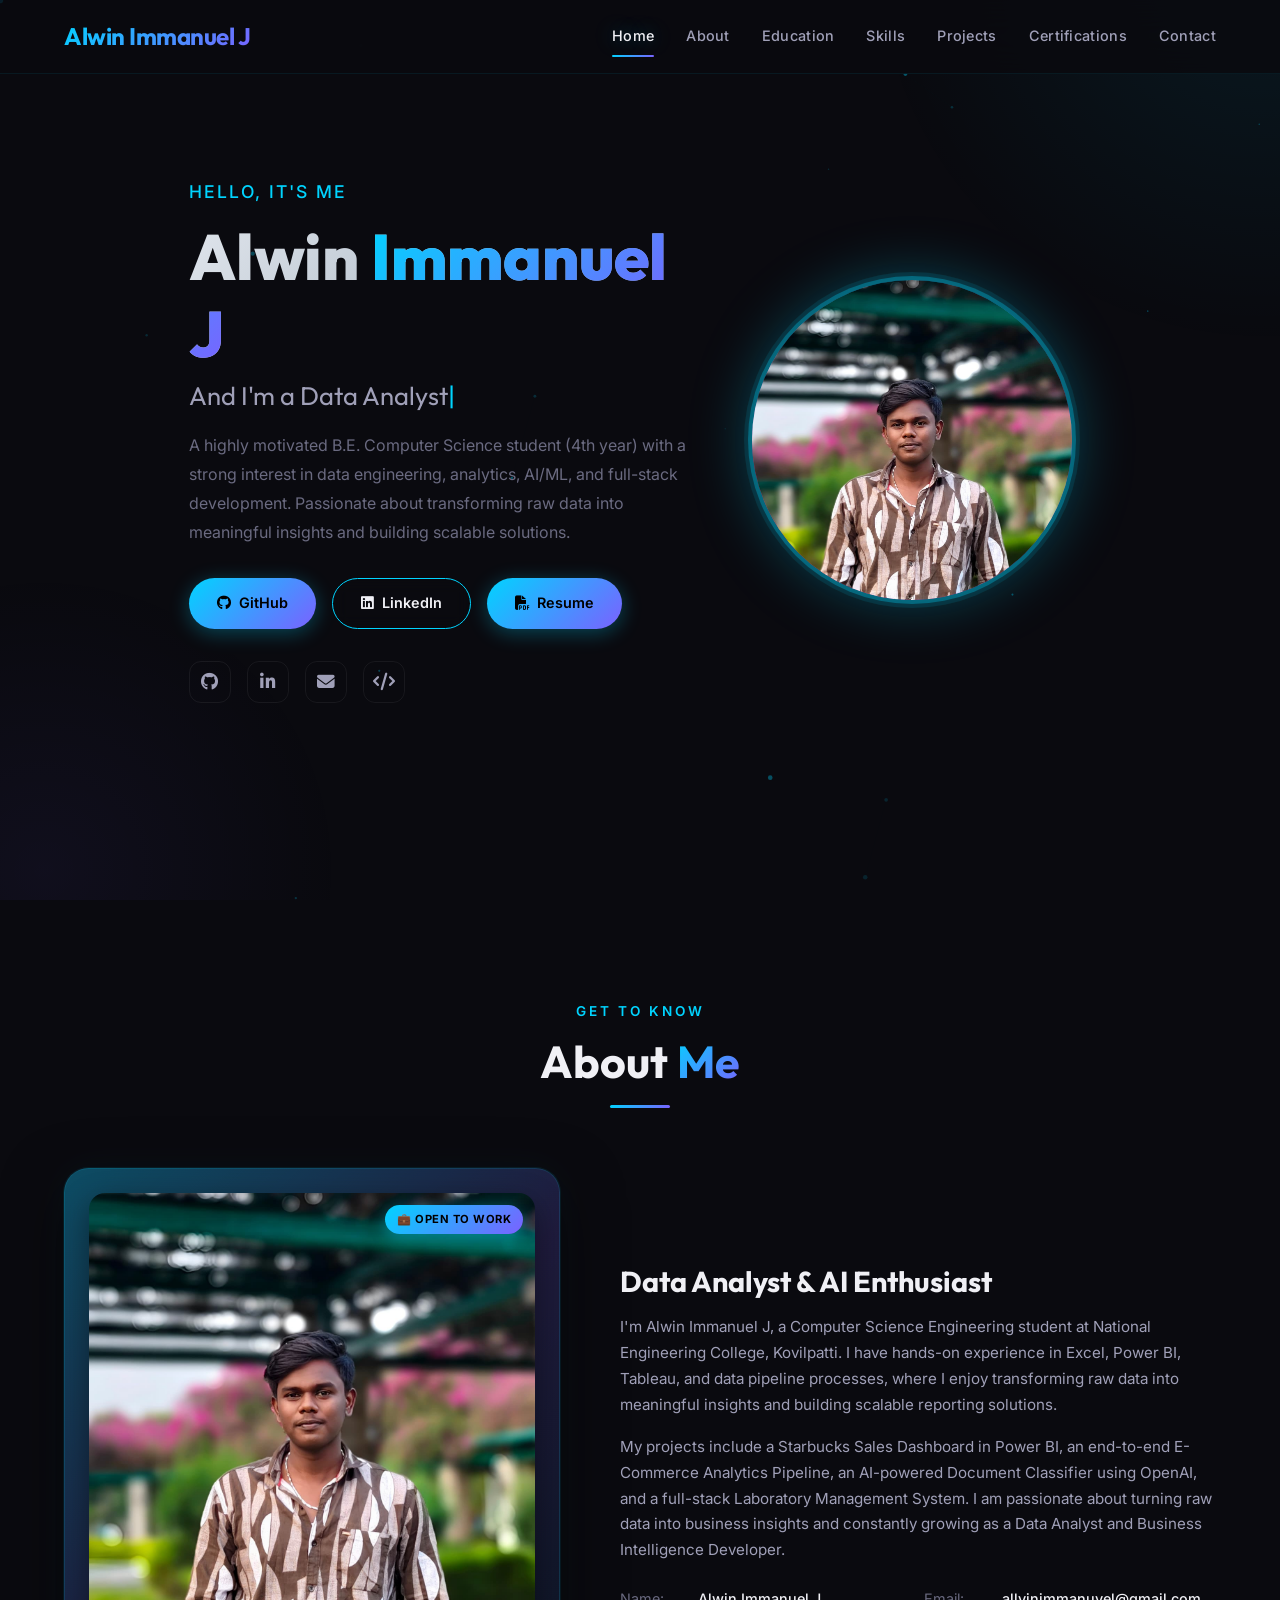
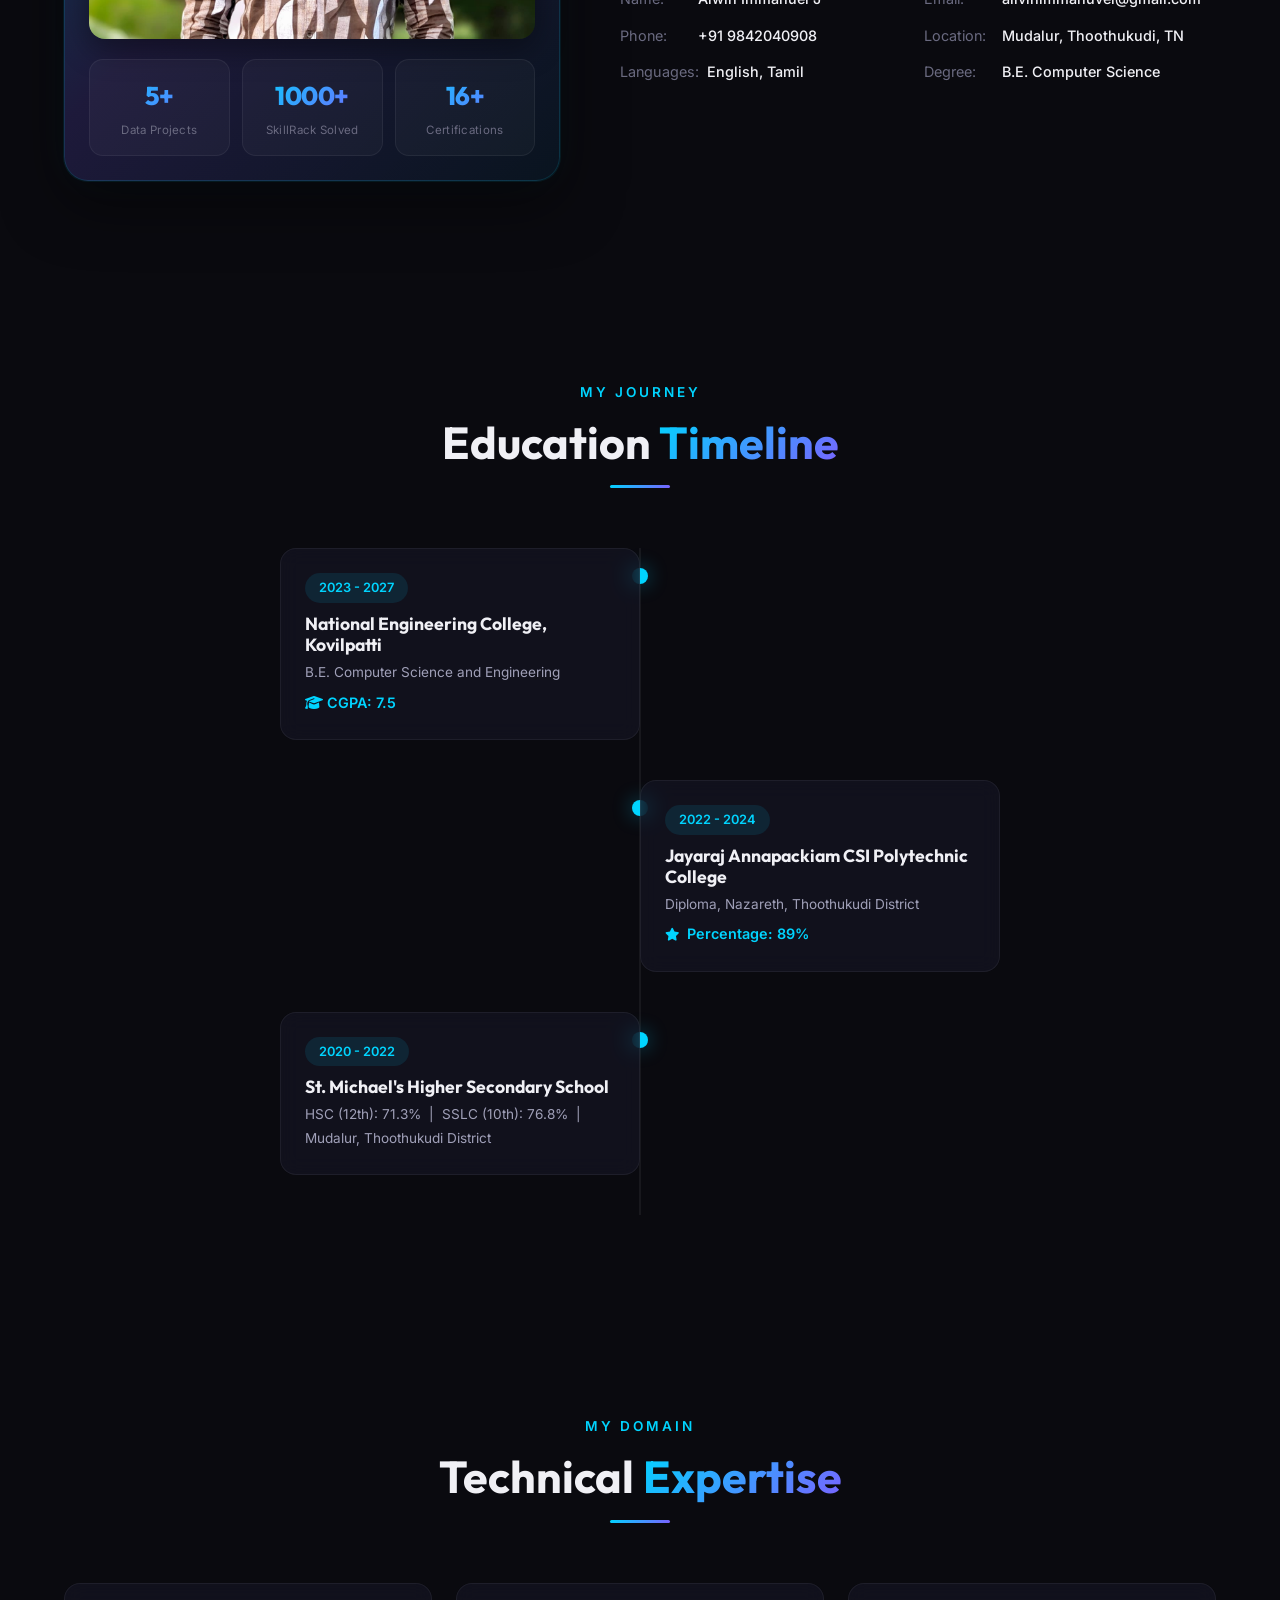
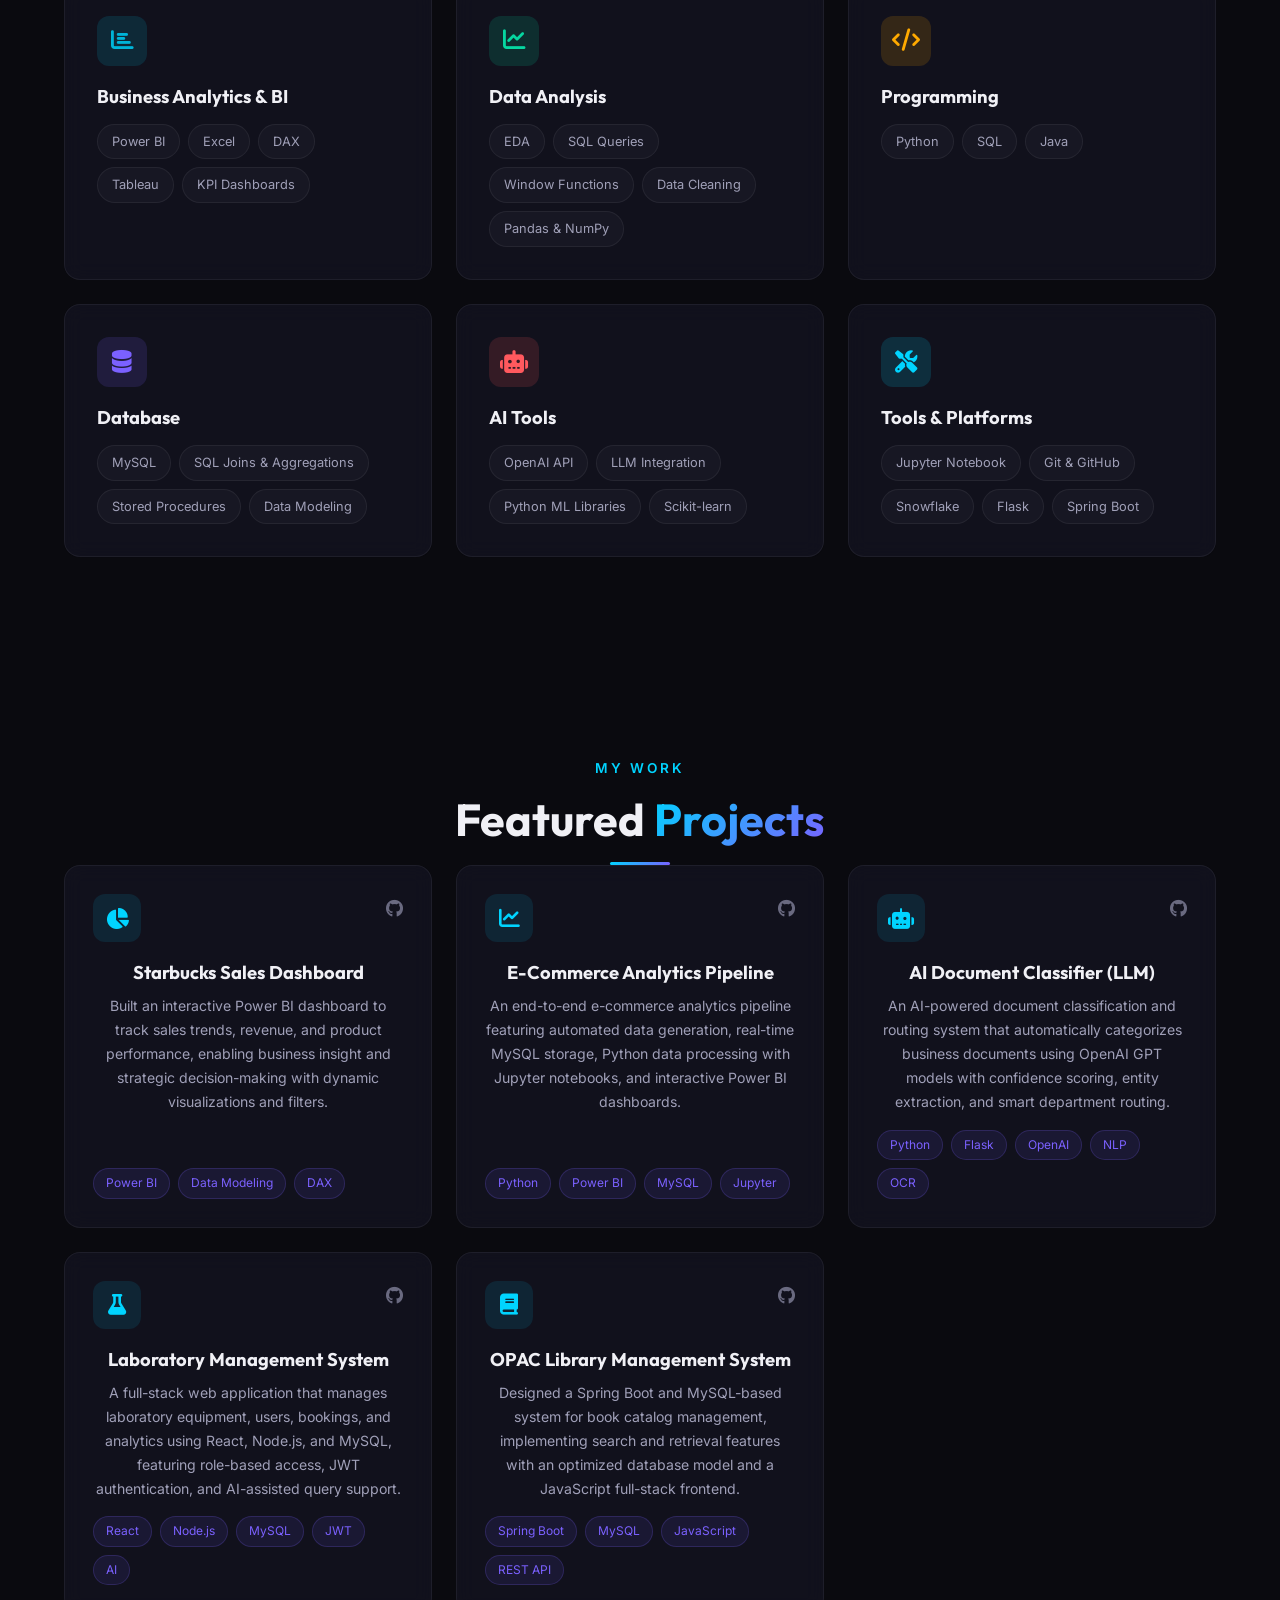
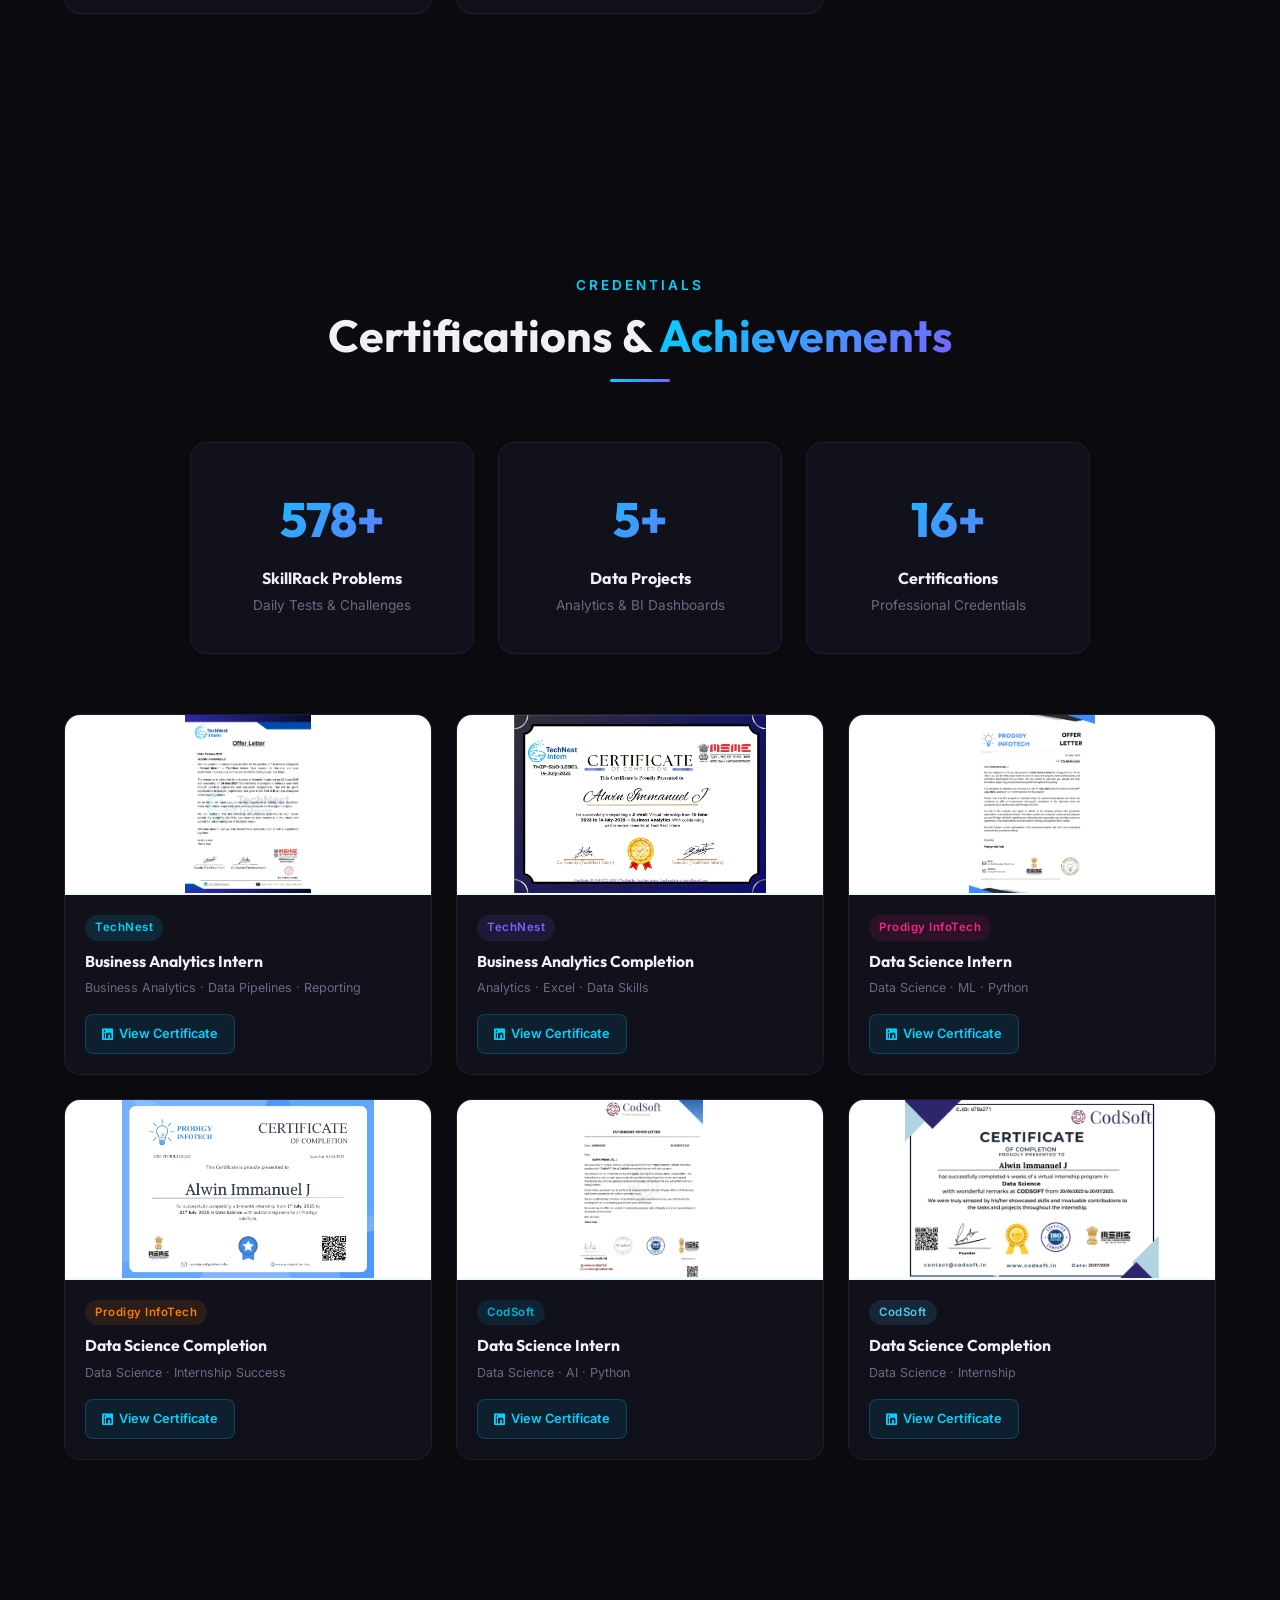
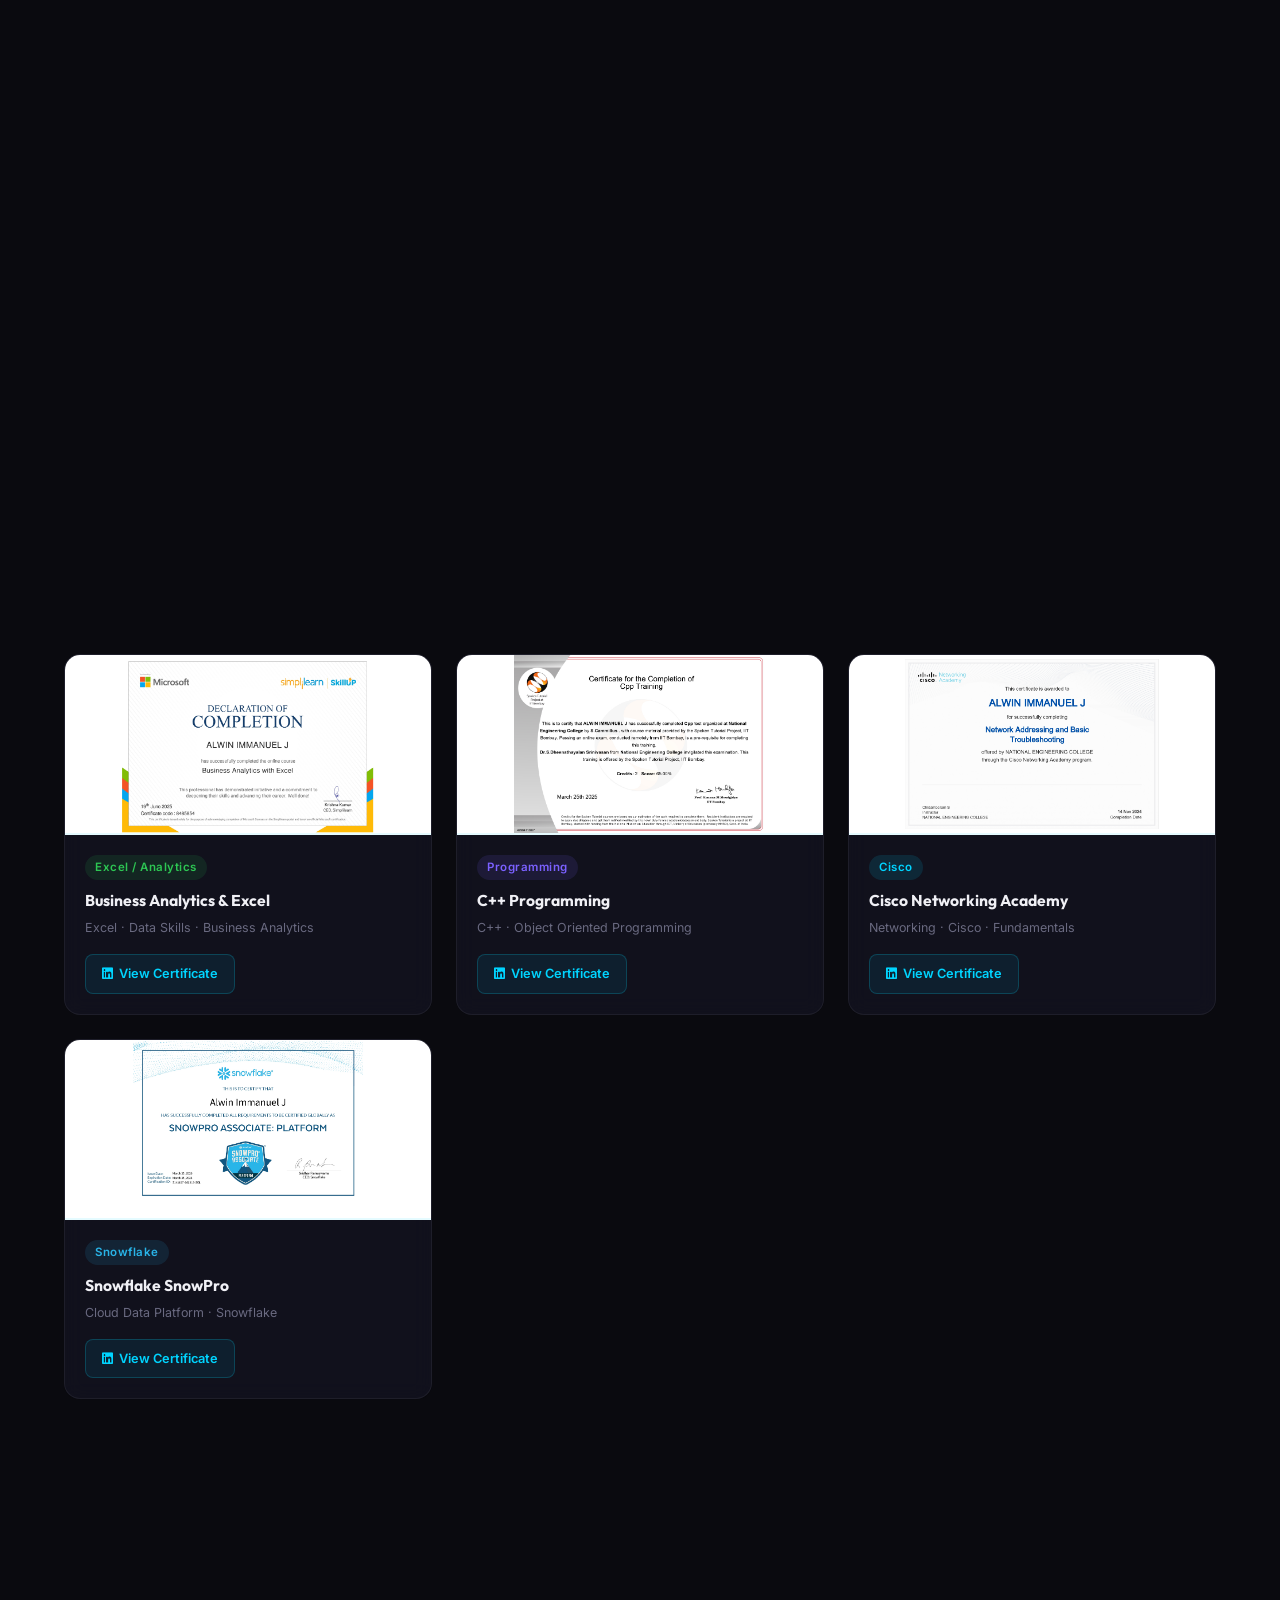
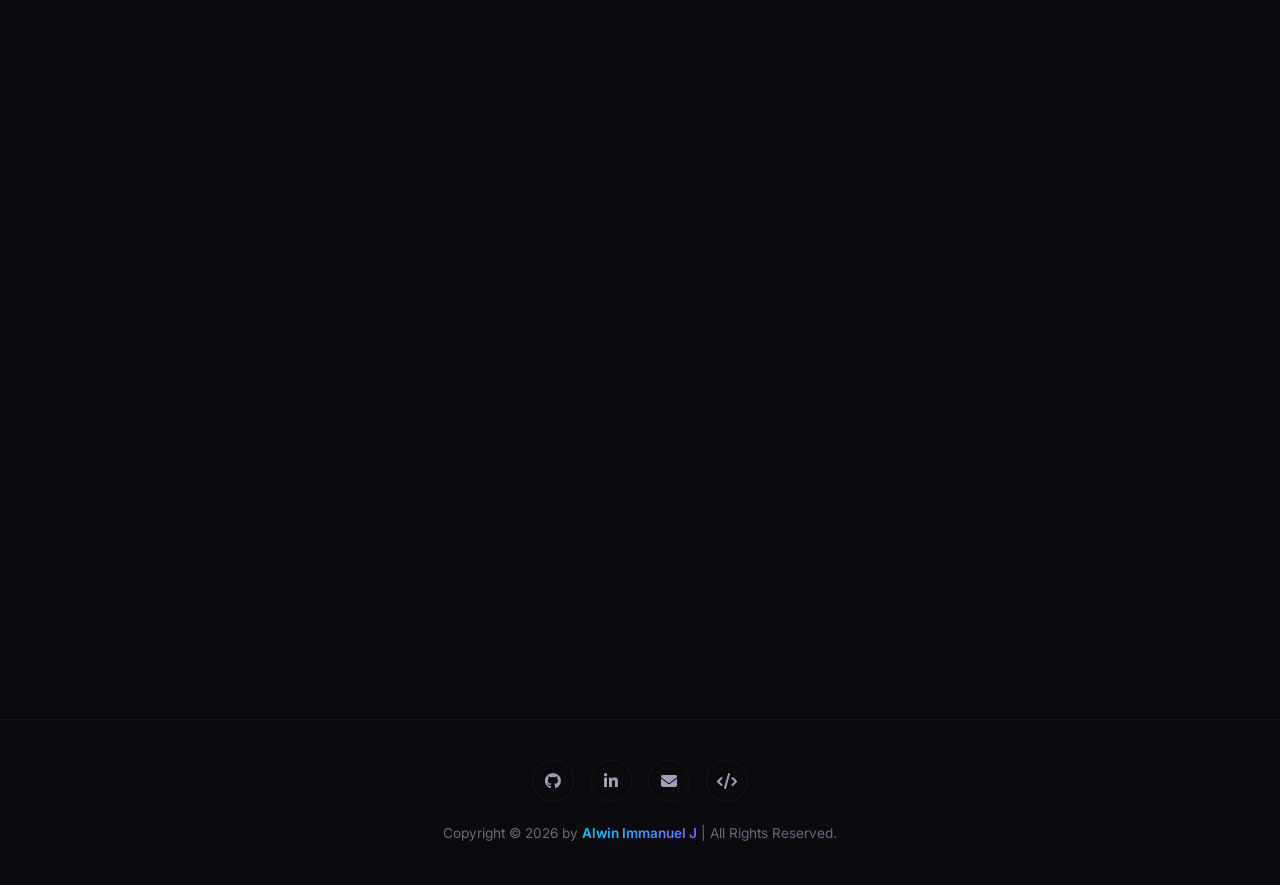
==== index.html @ f1c9d48a "Update school SSLC 76.8% and HSC 71.3%" ====
<!DOCTYPE html>
<html lang="en">

<head>
  <meta charset="UTF-8">
  <meta name="viewport" content="width=device-width, initial-scale=1.0">
  <meta name="description"
    content="Portfolio of Alwin Immanuel J - Computer Science Engineering Student, Data Analyst & AI Enthusiast">
  <title>Alwin Immanuel J | Portfolio</title>
  <link rel="stylesheet" href="style.css">
  <link rel="stylesheet" href="https://cdnjs.cloudflare.com/ajax/libs/font-awesome/6.5.1/css/all.min.css">
</head>

<body>
  <canvas id="particles-canvas"></canvas>

  <!-- NAVBAR -->
  <nav class="navbar" id="navbar">
    <div class="container">
      <a href="#home" class="nav-logo">Alwin Immanuel J</a>
      <div class="nav-links" id="nav-links">
        <a href="#home" class="active">Home</a>
        <a href="#about">About</a>
        <a href="#education">Education</a>
        <a href="#skills">Skills</a>
        <a href="#projects">Projects</a>
        <a href="#certifications">Certifications</a>
        <a href="#contact">Contact</a>
      </div>
      <div class="hamburger" id="hamburger"><span></span><span></span><span></span></div>
    </div>
  </nav>

  <!-- HERO -->
  <section class="hero" id="home">
    <div class="container">
      <div class="hero-content">
        <p class="hero-greeting">Hello, It's Me</p>
        <h1 class="hero-name">Alwin <span>Immanuel J</span></h1>
        <h2 class="hero-title">And I'm a <span id="typed-text">Data Analyst</span><span class="typed-cursor">|</span>
        </h2>
        <p class="hero-desc">A highly motivated B.E. Computer Science student (4th year) with a strong interest in data
          engineering, analytics, AI/ML, and full-stack development. Passionate about transforming raw data into
          meaningful insights and building scalable solutions.</p>
        <div class="hero-buttons">
          <a href="https://github.com/Allwinimmanuel" target="_blank" class="btn btn-primary"><i
              class="fab fa-github"></i> GitHub</a>
          <a href="https://www.linkedin.com/in/allvin-immanuvel-0a8517360/" target="_blank" class="btn btn-outline"><i
              class="fab fa-linkedin"></i> LinkedIn</a>
          <a href="resume.html" target="_blank" class="btn btn-primary"
            style="background: linear-gradient(135deg, #00d4ff, #7b61ff); color: #000; box-shadow: 0 4px 20px rgba(0, 212, 255, 0.3);"><i
              class="fas fa-file-pdf"></i> Resume</a>
        </div>
        <div class="hero-socials">
          <a href="https://github.com/Allwinimmanuel" target="_blank" title="GitHub"><i class="fab fa-github"></i></a>
          <a href="https://www.linkedin.com/in/allvin-immanuvel-0a8517360/" target="_blank" title="LinkedIn"><i
              class="fab fa-linkedin-in"></i></a>
          <a href="#contact" title="Email"><i class="fas fa-envelope"></i></a>
          <a href="https://skillrack.com/faces/ui/profile.xhtml" target="_blank" title="SkillRack"><i
              class="fas fa-code"></i></a>
        </div>
      </div>
      <div class="hero-image">
        <div class="hero-image-wrapper">
          <img src="assets/profile.jpg" alt="Alwin Immanuel J"
            onerror="this.src='https://ui-avatars.com/api/?name=Alwin+Immanuel&size=320&background=0a0a0f&color=00d4ff&bold=true&font-size=0.4'">
        </div>
      </div>
    </div>
  </section>

  <!-- ABOUT -->
  <section id="about">
    <div class="container">
      <div class="section-header reveal">
        <p class="section-subtitle">Get To Know</p>
        <h2 class="section-title">About <span>Me</span></h2>
        <div class="section-line"></div>
      </div>
      <div class="about-grid">
        <div class="about-image-card reveal-left">
          <span class="img-badge">&#x1F4BC; Open to Work</span>
          <img src="assets/profile.jpg" alt="Alwin Immanuel J"
            onerror="this.src='https://ui-avatars.com/api/?name=AJ&size=400&background=12121a&color=00d4ff&bold=true'">
          <div class="about-stats">
            <div class="stat-item">
              <div class="stat-number">5+</div>
              <div class="stat-label">Data Projects</div>
            </div>
            <div class="stat-item">
              <div class="stat-number">1000+</div>
              <div class="stat-label">SkillRack Solved</div>
            </div>
            <div class="stat-item">
              <div class="stat-number">16+</div>
              <div class="stat-label">Certifications</div>
            </div>
          </div>
        </div>
        <div class="about-text reveal-right">
          <h3>Data Analyst & AI Enthusiast</h3>
          <p>I'm Alwin Immanuel J, a Computer Science Engineering student at National Engineering College, Kovilpatti. I
            have hands-on experience in Excel, Power BI, Tableau, and data pipeline processes, where I enjoy
            transforming raw data into meaningful insights and building scalable reporting solutions.</p>
          <p>My projects include a Starbucks Sales Dashboard in Power BI, an end-to-end E-Commerce Analytics Pipeline,
            an AI-powered Document Classifier using OpenAI, and a full-stack Laboratory Management System. I am
            passionate about turning raw data into business insights and constantly growing as a Data Analyst and
            Business Intelligence Developer.</p>
          <div class="about-info">
            <div class="about-info-item"><span class="label">Name:</span><span class="value">Alwin Immanuel J</span>
            </div>
            <div class="about-info-item"><span class="label">Email:</span><span
                class="value"><a href="mailto:allvinimmanuvel@gmail.com" style="color:var(--text-color); text-decoration:none; transition: color 0.3s ease;" onmouseover="this.style.color='var(--accent)'" onmouseout="this.style.color='var(--text-color)'">allvinimmanuvel@gmail.com</a></span></div>
            <div class="about-info-item"><span class="label">Phone:</span><span class="value"><a href="tel:+919842040908" style="color:var(--text-color); text-decoration:none; transition: color 0.3s ease;" onmouseover="this.style.color='var(--accent)'" onmouseout="this.style.color='var(--text-color)'">+91 9842040908</a></span>
            </div>
            <div class="about-info-item"><span class="label">Location:</span><span class="value"><a href="https://maps.google.com/?q=Mudalur,+Thoothukudi,+TN" target="_blank" style="color:var(--text-color); text-decoration:none; transition: color 0.3s ease;" onmouseover="this.style.color='var(--accent)'" onmouseout="this.style.color='var(--text-color)'">Mudalur, Thoothukudi, TN</a></span></div>
            <div class="about-info-item"><span class="label">Languages:</span><span class="value">English, Tamil</span>
            </div>
            <div class="about-info-item"><span class="label">Degree:</span><span class="value">B.E. Computer
                Science</span></div>
          </div>
        </div>
      </div>
    </div>
  </section>

  <!-- EDUCATION -->
  <section id="education">
    <div class="container">
      <div class="section-header reveal">
        <p class="section-subtitle">My Journey</p>
        <h2 class="section-title">Education <span>Timeline</span></h2>
        <div class="section-line"></div>
      </div>
      <div class="timeline">
        <div class="timeline-item reveal">
          <div class="timeline-dot"></div>
          <div class="timeline-content">
            <span class="timeline-year">2023 - 2027</span>
            <h4>National Engineering College, Kovilpatti</h4>
            <p>B.E. Computer Science and Engineering</p>
            <p class="cgpa"><i class="fas fa-graduation-cap"></i> CGPA: 7.5</p>
          </div>
        </div>
        <div class="timeline-item reveal">
          <div class="timeline-dot"></div>
          <div class="timeline-content">
            <span class="timeline-year">2022 - 2024</span>
            <h4>Jayaraj Annapackiam CSI Polytechnic College</h4>
            <p>Diploma, Nazareth, Thoothukudi District</p>
            <p class="cgpa"><i class="fas fa-star" style="font-size:0.8rem; color:var(--accent); margin-right:4px;"></i> Percentage: 89%</p>
          </div>
        </div>
        <div class="timeline-item reveal">
          <div class="timeline-dot"></div>
          <div class="timeline-content">
            <span class="timeline-year">2020 - 2022</span>
            <h4>St. Michael's Higher Secondary School</h4>
            <p>HSC (12th): 71.3% &nbsp;|&nbsp; SSLC (10th): 76.8% &nbsp;|&nbsp; Mudalur, Thoothukudi District</p>
          </div>
        </div>
      </div>
    </div>
  </section>

  <!-- SKILLS -->
  <section id="skills">
    <div class="container">
      <div class="section-header reveal">
        <p class="section-subtitle">My Domain</p>
        <h2 class="section-title">Technical <span>Expertise</span></h2>
        <div class="section-line"></div>
      </div>
      <div class="skills-grid">

        <!-- Business Analytics & BI -->
        <div class="skill-card reveal">
          <div class="skill-card-icon" style="background:rgba(0,180,216,0.15);color:#00b4d8"><i class="fas fa-chart-bar"></i></div>
          <h4>Business Analytics &amp; BI</h4>
          <div class="skill-tags">
            <span class="skill-tag">Power BI</span>
            <span class="skill-tag">Excel</span>
            <span class="skill-tag">DAX</span>
            <span class="skill-tag">Tableau</span>
            <span class="skill-tag">KPI Dashboards</span>
          </div>
        </div>

        <!-- Data Analysis -->
        <div class="skill-card reveal">
          <div class="skill-card-icon" style="background:rgba(6,214,160,0.15);color:#06d6a0"><i class="fas fa-chart-line"></i></div>
          <h4>Data Analysis</h4>
          <div class="skill-tags">
            <span class="skill-tag">EDA</span>
            <span class="skill-tag">SQL Queries</span>
            <span class="skill-tag">Window Functions</span>
            <span class="skill-tag">Data Cleaning</span>
            <span class="skill-tag">Pandas &amp; NumPy</span>
          </div>
        </div>

        <!-- Programming Languages -->
        <div class="skill-card reveal">
          <div class="skill-card-icon" style="background:rgba(255,166,0,0.15);color:#ffaa00"><i class="fas fa-code"></i></div>
          <h4>Programming</h4>
          <div class="skill-tags">
            <span class="skill-tag">Python</span>
            <span class="skill-tag">SQL</span>
            <span class="skill-tag">Java</span>
          </div>
        </div>

        <!-- Database -->
        <div class="skill-card reveal">
          <div class="skill-card-icon" style="background:rgba(123,97,255,0.15);color:#7b61ff"><i class="fas fa-database"></i></div>
          <h4>Database</h4>
          <div class="skill-tags">
            <span class="skill-tag">MySQL</span>
            <span class="skill-tag">SQL Joins &amp; Aggregations</span>
            <span class="skill-tag">Stored Procedures</span>
            <span class="skill-tag">Data Modeling</span>
          </div>
        </div>

        <!-- AI Tools Used in Projects -->
        <div class="skill-card reveal">
          <div class="skill-card-icon" style="background:rgba(255,89,94,0.15);color:#ff595e"><i class="fas fa-robot"></i></div>
          <h4>AI Tools</h4>
          <div class="skill-tags">
            <span class="skill-tag">OpenAI API</span>
            <span class="skill-tag">LLM Integration</span>
            <span class="skill-tag">Python ML Libraries</span>
            <span class="skill-tag">Scikit-learn</span>
          </div>
        </div>

        <!-- Tools & Platforms -->
        <div class="skill-card reveal">
          <div class="skill-card-icon" style="background:rgba(0,212,255,0.15);color:#00d4ff"><i class="fas fa-tools"></i></div>
          <h4>Tools &amp; Platforms</h4>
          <div class="skill-tags">
            <span class="skill-tag">Jupyter Notebook</span>
            <span class="skill-tag">Git &amp; GitHub</span>
            <span class="skill-tag">Snowflake</span>
            <span class="skill-tag">Flask</span>
            <span class="skill-tag">Spring Boot</span>
          </div>
        </div>

      </div>
    </div>
  </section>

  <!-- PROJECTS -->
  <section id="projects">
    <div class="container">
      <div class="section-header reveal">
        <p class="section-subtitle">My Work</p>
        <h2 class="section-title">Featured <span>Projects</span></h2>
        <div class="section-line"></div>
      <div class="projects-grid">
        <!-- 1 -->
        <div class="project-card reveal">
          <div class="project-header">
            <div class="project-icon"><i class="fas fa-chart-pie"></i></div>
            <div class="project-links"><a href="https://github.com/Allwinimmanuel/Starbucks_dashboard" target="_blank"><i class="fab fa-github"></i></a></div>
          </div>
          <div class="project-body">
            <h4>Starbucks Sales Dashboard</h4>
            <p>Built an interactive Power BI dashboard to track sales trends, revenue, and product performance, enabling business insight and strategic decision-making with dynamic visualizations and filters.</p>
            <div class="project-tech"><span>Power BI</span><span>Data Modeling</span><span>DAX</span></div>
          </div>
        </div>
        <!-- 2 -->
        <div class="project-card reveal">
          <div class="project-header">
            <div class="project-icon"><i class="fas fa-chart-line"></i></div>
            <div class="project-links"><a href="https://github.com/Allwinimmanuel/MCP-PROJECT" target="_blank"><i class="fab fa-github"></i></a></div>
          </div>
          <div class="project-body">
            <h4>E-Commerce Analytics Pipeline</h4>
            <p>An end-to-end e-commerce analytics pipeline featuring automated data generation, real-time MySQL storage, Python data processing with Jupyter notebooks, and interactive Power BI dashboards.</p>
            <div class="project-tech"><span>Python</span><span>Power BI</span><span>MySQL</span><span>Jupyter</span></div>
          </div>
        </div>
        <!-- 3 -->
        <div class="project-card reveal">
          <div class="project-header">
            <div class="project-icon"><i class="fas fa-robot"></i></div>
            <div class="project-links"><a href="https://github.com/Allwinimmanuel/Document-classifier-llm" target="_blank"><i class="fab fa-github"></i></a></div>
          </div>
          <div class="project-body">
            <h4>AI Document Classifier (LLM)</h4>
            <p>An AI-powered document classification and routing system that automatically categorizes business documents using OpenAI GPT models with confidence scoring, entity extraction, and smart department routing.</p>
            <div class="project-tech"><span>Python</span><span>Flask</span><span>OpenAI</span><span>NLP</span><span>OCR</span></div>
          </div>
        </div>
        <!-- 4 -->
        <div class="project-card reveal">
          <div class="project-header">
            <div class="project-icon"><i class="fas fa-flask"></i></div>
            <div class="project-links"><a href="https://github.com/Allwinimmanuel/LabMS---Laboratory-Management-System" target="_blank"><i class="fab fa-github"></i></a></div>
          </div>
          <div class="project-body">
            <h4>Laboratory Management System</h4>
            <p>A full-stack web application that manages laboratory equipment, users, bookings, and analytics using React, Node.js, and MySQL, featuring role-based access, JWT authentication, and AI-assisted query support.</p>
            <div class="project-tech"><span>React</span><span>Node.js</span><span>MySQL</span><span>JWT</span><span>AI</span></div>
          </div>
        </div>
        <!-- 5 -->
        <div class="project-card reveal">
          <div class="project-header">
            <div class="project-icon"><i class="fas fa-book"></i></div>
            <div class="project-links"><a href="https://github.com/Allwinimmanuel/library-management-system" target="_blank"><i class="fab fa-github"></i></a></div>
          </div>
          <div class="project-body">
            <h4>OPAC Library Management System</h4>
            <p>Designed a Spring Boot and MySQL-based system for book catalog management, implementing search and retrieval features with an optimized database model and a JavaScript full-stack frontend.</p>
            <div class="project-tech"><span>Spring Boot</span><span>MySQL</span><span>JavaScript</span><span>REST API</span></div>
          </div>
        </div>
      </div>
</div>
      </div>
    </div>
  </section>

  <!-- CERTIFICATIONS -->
  <section id="certifications">
    <div class="container">
      <div class="section-header reveal">
        <p class="section-subtitle">Credentials</p>
        <h2 class="section-title">Certifications & <span>Achievements</span></h2>
        <div class="section-line"></div>
      </div>

      <div class="achievements-grid reveal" style="margin-bottom:60px">
        <div class="achievement-card">
          <div class="achievement-number" data-target="1000" data-suffix="+">0</div>
          <h4>SkillRack Problems</h4>
          <p>Daily Tests &amp; Challenges</p>
        </div>
        <div class="achievement-card">
          <div class="achievement-number" data-target="5" data-suffix="+">0</div>
          <h4>Data Projects</h4>
          <p>Analytics &amp; BI Dashboards</p>
        </div>
        <div class="achievement-card">
          <div class="achievement-number" data-target="16" data-suffix="+">0</div>
          <h4>Certifications</h4>
          <p>Professional Credentials</p>
        </div>
      </div>

      <div class="certs-grid">

        <!-- 1 -->
        <div class="cert-img-card reveal">
          <div class="cert-image-preview">
            <img src="Technest offer letter_page-0001.jpg" alt="TechNest Offer Letter">
          </div>
          <div class="cert-img-body">
            <span class="cert-issuer-badge" style="background:rgba(0,212,255,0.12);color:#00d4ff">TechNest</span>
            <h4>Business Analytics Intern</h4>
            <p>Business Analytics · Data Pipelines · Reporting</p>
            <a href="https://www.linkedin.com/posts/allvin-immanuvel-0a8517360_internship-businessanalytics-technestintern-activity-7340733637803294720-1rDW"
              target="_blank" class="cert-view-btn"><i class="fab fa-linkedin"></i> View Certificate</a>
          </div>
        </div>

        <!-- 2 -->
        <div class="cert-img-card reveal">
          <div class="cert-image-preview">
            <img src="Technest_page-0001.jpg" alt="TechNest Completion Certificate">
          </div>
          <div class="cert-img-body">
            <span class="cert-issuer-badge" style="background:rgba(123,97,255,0.12);color:#7b61ff">TechNest</span>
            <h4>Business Analytics Completion</h4>
            <p>Analytics · Excel · Data Skills</p>
            <a href="https://www.linkedin.com/posts/allvin-immanuvel-0a8517360_businessanalytics-internship-technestintern-activity-7342982238218706944-RcN6"
              target="_blank" class="cert-view-btn"><i class="fab fa-linkedin"></i> View Certificate</a>
          </div>
        </div>

        <!-- 3 -->
        <div class="cert-img-card reveal">
          <div class="cert-image-preview">
            <img src="prodigy Offer Letter _page-0001.jpg" alt="Prodigy Offer Letter">
          </div>
          <div class="cert-img-body">
            <span class="cert-issuer-badge" style="background:rgba(247,37,133,0.12);color:#f72585">Prodigy
              InfoTech</span>
            <h4>Data Science Intern</h4>
            <p>Data Science · ML · Python</p>
            <a href="https://www.linkedin.com/posts/allvin-immanuvel-0a8517360_datascience-internshipopportunity-prodigyinfotech-activity-7349738834462404608-p9E9"
              target="_blank" class="cert-view-btn"><i class="fab fa-linkedin"></i> View Certificate</a>
          </div>
        </div>

        <!-- 4 -->
        <div class="cert-img-card reveal">
          <div class="cert-image-preview">
            <img src="Prodigy_page-0001.jpg" alt="Prodigy Completion Certificate">
          </div>
          <div class="cert-img-body">
            <span class="cert-issuer-badge" style="background:rgba(247,127,0,0.12);color:#f77f00">Prodigy
              InfoTech</span>
            <h4>Data Science Completion</h4>
            <p>Data Science · Internship Success</p>
            <a href="https://www.linkedin.com/posts/allvin-immanuvel-0a8517360_datascience-internshipsuccess-prodigyinfotech-activity-7356995798573752320-qsV3"
              target="_blank" class="cert-view-btn"><i class="fab fa-linkedin"></i> View Certificate</a>
          </div>
        </div>

        <!-- 5 -->
        <div class="cert-img-card reveal">
          <div class="cert-image-preview">
            <img src="codsoft offer letter_page-0001.jpg" alt="CodSoft Offer Letter">
          </div>
          <div class="cert-img-body">
            <span class="cert-issuer-badge" style="background:rgba(0,180,216,0.12);color:#00b4d8">CodSoft</span>
            <h4>Data Science Intern</h4>
            <p>Data Science · AI · Python</p>
            <a href="https://www.linkedin.com/posts/allvin-immanuvel-0a8517360_internship-datascience-codsoft-activity-7350451590689906689-5YLb"
              target="_blank" class="cert-view-btn"><i class="fab fa-linkedin"></i> View Certificate</a>
          </div>
        </div>

        <!-- 6 -->
        <div class="cert-img-card reveal">
          <div class="cert-image-preview">
            <img src="Codsoft_page-0001.jpg" alt="CodSoft Completion Certificate">
          </div>
          <div class="cert-img-body">
            <span class="cert-issuer-badge" style="background:rgba(76,201,240,0.12);color:#4cc9f0">CodSoft</span>
            <h4>Data Science Completion</h4>
            <p>Data Science · Internship</p>
            <a href="https://www.linkedin.com/posts/allvin-immanuvel-0a8517360_codsoft-datascience-internship-activity-7354019332126875649-hIez"
              target="_blank" class="cert-view-btn"><i class="fab fa-linkedin"></i> View Certificate</a>
          </div>
        </div>



        <!-- 9 -->
        <div class="cert-img-card reveal">
          <div class="cert-image-preview">
            <img src="Data Analytics with Python_page-0001.jpg" alt="NPTEL Data Analytics with Python Certificate">
          </div>
          <div class="cert-img-body">
            <span class="cert-issuer-badge" style="background:rgba(255,214,10,0.12);color:#e85d04">IIT &bull; NPTEL</span>
            <h4>Data Analytics with Python</h4>
            <p>Python · Data Analytics · IIT</p>
            <a href="https://www.linkedin.com/posts/allvin-immanuvel-0a8517360_nptel-dataanalytics-python-activity-7343631852861046784-_sFZ"
              target="_blank" class="cert-view-btn"><i class="fab fa-linkedin"></i> View Certificate</a>
          </div>
        </div>

        <!-- 10 -->
        <div class="cert-img-card reveal">
          <div class="cert-image-preview">
            <img src="Technical English for Engineers_page-0001.jpg" alt="NPTEL Technical English Certificate">
          </div>
          <div class="cert-img-body">
            <span class="cert-issuer-badge" style="background:rgba(255,214,10,0.12);color:#e85d04">IIT Madras</span>
            <h4>NPTEL: Technical English</h4>
            <p>Technical English · Communication</p>
            <a href="https://www.linkedin.com/posts/allvin-immanuvel-0a8517360_nptel-iitmadras-technicalenglish-activity-7460709507921330176-WmK_"
              target="_blank" class="cert-view-btn"><i class="fab fa-linkedin"></i> View Certificate</a>
          </div>
        </div>

        <!-- 11 -->
        <div class="cert-img-card reveal">
          <div class="cert-image-preview">
            <img src="Privacy and Security in Online Social Media_page-0001.jpg" alt="NPTEL Cybersecurity Certificate">
          </div>
          <div class="cert-img-body">
            <span class="cert-issuer-badge" style="background:rgba(239,35,60,0.12);color:#ef233c">IIT &bull; NPTEL</span>
            <h4>NPTEL: Cybersecurity & Privacy</h4>
            <p>Cybersecurity · Privacy · IIT</p>
            <a href="https://www.linkedin.com/posts/allvin-immanuvel-0a8517360_nptel-cybersecurity-privacy-activity-7460709869604560896-lseG"
              target="_blank" class="cert-view-btn"><i class="fab fa-linkedin"></i> View Certificate</a>
          </div>
        </div>

        <!-- 12 -->
        <div class="cert-img-card reveal">
          <div class="cert-image-preview">
            <img src="Cloud Computing_page-0001.jpg" alt="NPTEL Cloud Computing Certificate">
          </div>
          <div class="cert-img-body">
            <span class="cert-issuer-badge" style="background:rgba(72,202,228,0.12);color:#48cae4">IIT &bull; NPTEL</span>
            <h4>NPTEL: Cloud Computing</h4>
            <p>Cloud Technology · IIT</p>
            <a href="https://www.linkedin.com/posts/allvin-immanuvel-0a8517360_nptel-cloudcomputing-cloudtechnology-activity-7460710336694939648-WfpU"
              target="_blank" class="cert-view-btn"><i class="fab fa-linkedin"></i> View Certificate</a>
          </div>
        </div>

        <!-- 13 -->
        <div class="cert-img-card reveal">
          <div class="cert-image-preview">
            <img src="Introduction to Industry 4.0 and Industrial Internet of Things_page-0001.jpg" alt="NPTEL Industry 4.0 Certificate">
          </div>
          <div class="cert-img-body">
            <span class="cert-issuer-badge" style="background:rgba(128,185,24,0.12);color:#80b918">IIT &bull; NPTEL</span>
            <h4>NPTEL: Industry 4.0 & IIoT</h4>
            <p>Industry 4.0 · IIoT · Smart Manufacturing</p>
            <a href="https://www.linkedin.com/posts/allvin-immanuvel-0a8517360_nptel-industry40-iiot-activity-7460710680321507328-UWn1"
              target="_blank" class="cert-view-btn"><i class="fab fa-linkedin"></i> View Certificate</a>
          </div>
        </div>

        <!-- 14 -->
        <div class="cert-img-card reveal">
          <div class="cert-image-preview">
            <img src="J.Alwin Immanuel - CSE PowerBi.jpg" alt="Power BI Certificate">
          </div>
          <div class="cert-img-body">
            <span class="cert-issuer-badge" style="background:rgba(244,162,97,0.12);color:#f4a261">Power BI</span>
            <h4>Power BI - Data Analytics</h4>
            <p>Business Intelligence · DAX · Dashboards</p>
            <a href="https://www.linkedin.com/posts/allvin-immanuvel-0a8517360_powerbi-dataanalytics-businessintelligence-activity-7460707672875782145-NlzY"
              target="_blank" class="cert-view-btn"><i class="fab fa-linkedin"></i> View Certificate</a>
          </div>
        </div>

        <!-- 15 -->
        <div class="cert-img-card reveal">
          <div class="cert-image-preview">
            <img src="Simplilearn Certificate _page-0001.jpg" alt="Business Analytics & Excel Certificate">
          </div>
          <div class="cert-img-body">
            <span class="cert-issuer-badge" style="background:rgba(45,198,83,0.12);color:#2dc653">Excel /
              Analytics</span>
            <h4>Business Analytics & Excel</h4>
            <p>Excel · Data Skills · Business Analytics</p>
            <a href="https://www.linkedin.com/posts/allvin-immanuvel-0a8517360_businessanalytics-excel-dataskills-activity-7343883898386350080-Xbt9"
              target="_blank" class="cert-view-btn"><i class="fab fa-linkedin"></i> View Certificate</a>
          </div>
        </div>

        <!-- 16 -->
        <div class="cert-img-card reveal">
          <div class="cert-image-preview">
            <img src="Cpp training_page-0001.jpg" alt="C++ Programming Certificate">
          </div>
          <div class="cert-img-body">
            <span class="cert-issuer-badge" style="background:rgba(123,97,255,0.12);color:#7b61ff">Programming</span>
            <h4>C++ Programming</h4>
            <p>C++ · Object Oriented Programming</p>
            <a href="https://www.linkedin.com/posts/allvin-immanuvel-0a8517360_cpp-cplusplus-programming-activity-7460707116157140992-kdnp"
              target="_blank" class="cert-view-btn"><i class="fab fa-linkedin"></i> View Certificate</a>
          </div>
        </div>

        <!-- 17 -->
        <div class="cert-img-card reveal">
          <div class="cert-image-preview">
            <img src="Network_Addressing_and_Basic_Troubleshooting_certificate_2312404-nec-edu-in_8fedcb62-dc5e-4bca-adde-8f8df9d1926d_page-0001.jpg" alt="Cisco Networking Certificate">
          </div>
          <div class="cert-img-body">
            <span class="cert-issuer-badge" style="background:rgba(0,212,255,0.12);color:#00d4ff">Cisco</span>
            <h4>Cisco Networking Academy</h4>
            <p>Networking · Cisco · Fundamentals</p>
            <a href="https://www.linkedin.com/posts/allvin-immanuvel-0a8517360_cisco-cisconetworkingacademy-networking-activity-7460706632117821440-cHIU"
              target="_blank" class="cert-view-btn"><i class="fab fa-linkedin"></i> View Certificate</a>
          </div>
        </div>

        <!-- 18 -->
        <div class="cert-img-card reveal">
          <div class="cert-image-preview">
            <img src="Snowflake_page-0001.jpg" alt="Snowflake SnowPro Certificate">
          </div>
          <div class="cert-img-body">
            <span class="cert-issuer-badge" style="background:rgba(41,180,232,0.12);color:#29b4e8">Snowflake</span>
            <h4>Snowflake SnowPro</h4>
            <p>Cloud Data Platform · Snowflake</p>
            <a href="https://www.linkedin.com/posts/allvin-immanuvel-0a8517360_snowflake-snowpro-cloudcomputing-activity-7460699159143223296-4GXi"
              target="_blank" class="cert-view-btn"><i class="fab fa-linkedin"></i> View Certificate</a>
          </div>
        </div>

      </div>
    </div>
  </section>

  <!-- CONTACT -->
  <section id="contact">
    <div class="container">
      <div class="section-header reveal">
        <p class="section-subtitle">Get In Touch</p>
        <h2 class="section-title">Contact <span>Me</span></h2>
        <div class="section-line"></div>
      </div>
      <div class="contact-grid">
        <div class="contact-info-cards">
          <div class="contact-card reveal-left">
            <div class="contact-card-icon"><i class="fas fa-envelope"></i></div>
            <div>
              <h4>Email</h4>
              <p><a href="mailto:allvinimmanuvel@gmail.com" style="color:var(--text-color); text-decoration:none; transition: color 0.3s ease;" onmouseover="this.style.color='var(--accent)'" onmouseout="this.style.color='var(--text-color)'">allvinimmanuvel@gmail.com</a></p>
            </div>
          </div>
          <div class="contact-card reveal-left">
            <div class="contact-card-icon"><i class="fas fa-phone"></i></div>
            <div>
              <h4>Phone</h4>
              <p><a href="tel:+919842040908" style="color:var(--text-color); text-decoration:none; transition: color 0.3s ease;" onmouseover="this.style.color='var(--accent)'" onmouseout="this.style.color='var(--text-color)'">+91 9842040908</a></p>
            </div>
          </div>
          <div class="contact-card reveal-left">
            <div class="contact-card-icon"><i class="fas fa-map-marker-alt"></i></div>
            <div>
              <h4>Location</h4>
              <p><a href="https://maps.google.com/?q=2/138+2nd+Street,+Mudalur,+Thoothukudi,+Tamil+Nadu" target="_blank" style="color:var(--text-color); text-decoration:none; transition: color 0.3s ease;" onmouseover="this.style.color='var(--accent)'" onmouseout="this.style.color='var(--text-color)'">2/138 2nd Street, Mudalur, Thoothukudi, Tamil Nadu</a></p>
            </div>
          </div>
          <div class="contact-card reveal-left">
            <div class="contact-card-icon"><i class="fab fa-linkedin-in"></i></div>
            <div>
              <h4>LinkedIn</h4>
              <p><a href="https://www.linkedin.com/in/allvin-immanuvel-0a8517360/" target="_blank"
                  style="color:var(--accent)">Connect on LinkedIn</a></p>
            </div>
          </div>
        </div>
        <form class="contact-form reveal-right" id="contact-form">
          <div class="form-group"><input type="text" name="name" placeholder="Your Name" required></div>
          <div class="form-group"><input type="email" name="email" placeholder="Your Email" required></div>
          <div class="form-group"><textarea name="message" placeholder="Your Message" required></textarea></div>
          <button type="submit" class="btn btn-primary" style="width:100%;justify-content:center"><i
              class="fas fa-paper-plane"></i> Send Message</button>
        </form>
      </div>
    </div>
  </section>

  <!-- FOOTER -->
  <footer class="footer">
    <div class="container">
      <div class="footer-socials">
        <a href="https://github.com/Allwinimmanuel" target="_blank"><i class="fab fa-github"></i></a>
        <a href="https://www.linkedin.com/in/allvin-immanuvel-0a8517360/" target="_blank"><i
            class="fab fa-linkedin-in"></i></a>
        <a href="mailto:allvinimmanuvel@gmail.com"><i class="fas fa-envelope"></i></a>
        <a href="https://skillrack.com/faces/ui/profile.xhtml" target="_blank"><i class="fas fa-code"></i></a>
      </div>
      <p>Copyright &copy; 2026 by <span>Alwin Immanuel J</span> | All Rights Reserved.</p>
    </div>
  </footer>

  <button class="scroll-top" id="scroll-top"><i class="fas fa-arrow-up"></i></button>

  <!-- CERTIFICATE LIGHTBOX -->
  <div class="cert-lightbox" id="cert-lightbox">
    <div class="cert-lightbox-backdrop" id="cert-lightbox-backdrop"></div>
    <div class="cert-lightbox-content">
      <button class="cert-lightbox-close" id="cert-lightbox-close"><i class="fas fa-times"></i></button>
      <button class="cert-lightbox-nav prev" id="cert-lb-prev"><i class="fas fa-chevron-left"></i></button>
      <button class="cert-lightbox-nav next" id="cert-lb-next"><i class="fas fa-chevron-right"></i></button>
      <img id="cert-lightbox-img" src="" alt="Certificate">
      <div class="cert-lightbox-caption" id="cert-lightbox-caption"></div>
    </div>
  </div>

  <script src="script.js"></script>

</body>

</html>
---- style.css ----
@import url('https://fonts.googleapis.com/css2?family=Outfit:wght@300;400;500;600;700;800&family=Inter:wght@300;400;500;600;700&display=swap');

:root {
  --bg-primary: #0a0a0f;
  --bg-secondary: #12121a;
  --bg-card: rgba(20, 20, 35, 0.7);
  --accent: #00d4ff;
  --accent-2: #7b61ff;
  --accent-gradient: linear-gradient(135deg, #00d4ff, #7b61ff);
  --text-primary: #f0f0f5;
  --text-secondary: #a0a0b8;
  --text-muted: #6a6a80;
  --border: rgba(255, 255, 255, 0.06);
  --glass: rgba(255, 255, 255, 0.03);
  --shadow: 0 8px 32px rgba(0, 0, 0, 0.4);
  --radius: 16px;
  --radius-sm: 10px;
  --transition: 0.3s cubic-bezier(0.4, 0, 0.2, 1);
}

*, *::before, *::after { margin: 0; padding: 0; box-sizing: border-box; }

html { scroll-behavior: smooth; scroll-padding-top: 80px; }

body {
  font-family: 'Inter', sans-serif;
  background: var(--bg-primary);
  color: var(--text-primary);
  line-height: 1.7;
  overflow-x: hidden;
}

h1, h2, h3, h4, h5 { font-family: 'Outfit', sans-serif; line-height: 1.2; }

a { text-decoration: none; color: inherit; }
ul { list-style: none; }
img { max-width: 100%; display: block; }

.container { max-width: 1200px; margin: 0 auto; padding: 0 24px; }

/* ===== NAVBAR ===== */
.navbar {
  position: fixed; top: 0; left: 0; width: 100%; z-index: 1000;
  padding: 16px 0;
  background: rgba(10, 10, 15, 0.85);
  backdrop-filter: blur(24px);
  border-bottom: 1px solid rgba(0,212,255,0.08);
  transition: var(--transition);
}
.navbar.scrolled {
  padding: 10px 0;
  background: rgba(10, 10, 15, 0.97);
  border-bottom: 1px solid rgba(0,212,255,0.15);
  box-shadow: 0 4px 30px rgba(0,0,0,0.4);
}
.navbar .container { display: flex; justify-content: space-between; align-items: center; }
.nav-logo {
  font-family: 'Outfit', sans-serif;
  font-size: 1.5rem; font-weight: 700;
  background: var(--accent-gradient);
  -webkit-background-clip: text; -webkit-text-fill-color: transparent;
  letter-spacing: -0.5px;
  position: relative;
  animation: logoFloat 3s ease-in-out infinite;
}
@keyframes logoFloat {
  0%, 100% { filter: drop-shadow(0 0 4px rgba(0,212,255,0.3)); }
  50% { filter: drop-shadow(0 0 12px rgba(0,212,255,0.7)); }
}
.nav-links { display: flex; gap: 32px; align-items: center; }
.nav-links a {
  font-size: 0.9rem; font-weight: 500; color: var(--text-secondary);
  position: relative; transition: var(--transition);
  padding: 6px 0;
  letter-spacing: 0.3px;
}
.nav-links a::before {
  content: ''; position: absolute; bottom: -2px; left: 50%; right: 50%;
  height: 2px;
  background: var(--accent-gradient);
  border-radius: 2px;
  transition: 0.35s cubic-bezier(0.4, 0, 0.2, 1);
}
.nav-links a::after {
  content: attr(href);
  position: absolute; bottom: 100%; left: 50%; transform: translateX(-50%) translateY(6px);
  background: rgba(0,212,255,0.1); color: var(--accent);
  font-size: 0.6rem; font-weight: 600; letter-spacing: 2px; text-transform: uppercase;
  padding: 2px 8px; border-radius: 4px; border: 1px solid rgba(0,212,255,0.2);
  opacity: 0; pointer-events: none;
  transition: 0.2s ease; white-space: nowrap;
}
.nav-links a:hover::before, .nav-links a.active::before { left: 0; right: 0; }
.nav-links a:hover, .nav-links a.active {
  color: var(--text-primary);
  text-shadow: 0 0 20px rgba(0,212,255,0.4);
}

.hamburger { display: none; flex-direction: column; gap: 5px; cursor: pointer; z-index: 1001; }
.hamburger span {
  width: 25px; height: 2px; background: var(--text-primary);
  transition: var(--transition); border-radius: 2px;
  transform-origin: center;
}
.hamburger:hover span { background: var(--accent); }
.hamburger.active span:nth-child(1) { transform: rotate(45deg) translate(5px, 5px); background: var(--accent); }
.hamburger.active span:nth-child(2) { opacity: 0; transform: scaleX(0); }
.hamburger.active span:nth-child(3) { transform: rotate(-45deg) translate(5px, -5px); background: var(--accent); }

/* ===== HERO ===== */
.hero {
  min-height: 100vh; display: flex; align-items: center;
  position: relative; overflow: hidden;
  padding-top: 80px;
}
.hero::before {
  content: ''; position: absolute; top: -50%; right: -30%;
  width: 800px; height: 800px;
  background: radial-gradient(circle, rgba(0, 212, 255, 0.08) 0%, transparent 70%);
  animation: float 8s ease-in-out infinite;
}
.hero::after {
  content: ''; position: absolute; bottom: -30%; left: -20%;
  width: 600px; height: 600px;
  background: radial-gradient(circle, rgba(123, 97, 255, 0.06) 0%, transparent 70%);
  animation: float 10s ease-in-out infinite reverse;
}
@keyframes float {
  0%, 100% { transform: translate(0, 0); }
  50% { transform: translate(30px, -30px); }
}
.hero .container { display: flex; align-items: center; gap: 60px; position: relative; z-index: 1; }
.hero-content { flex: 1; }
.hero-greeting {
  font-size: 1.1rem; color: var(--accent); font-weight: 500;
  margin-bottom: 12px; letter-spacing: 2px; text-transform: uppercase;
}
.hero-name {
  font-size: clamp(2.5rem, 5vw, 4rem); font-weight: 800;
  margin-bottom: 8px;
  background: linear-gradient(135deg, #e0e5ec, #90a0b0);
  -webkit-background-clip: text; -webkit-text-fill-color: transparent;
}
.hero-name span {
  background: var(--accent-gradient);
  -webkit-background-clip: text; -webkit-text-fill-color: transparent;
}
.hero-title {
  font-size: clamp(1.2rem, 2.5vw, 1.6rem);
  color: var(--text-secondary); font-weight: 400; margin-bottom: 20px;
}
.hero-desc {
  font-size: 1rem; color: var(--text-muted); max-width: 520px;
  margin-bottom: 32px; line-height: 1.8;
}
.hero-buttons { display: flex; gap: 16px; flex-wrap: wrap; margin-bottom: 32px; }
.btn {
  display: inline-flex; align-items: center; gap: 8px;
  padding: 12px 28px; border-radius: 50px; font-weight: 600;
  font-size: 0.9rem; transition: var(--transition); cursor: pointer;
  border: none; font-family: 'Inter', sans-serif;
  position: relative; overflow: hidden;
}
.btn::after {
  content: '';
  position: absolute; top: 50%; left: 50%;
  width: 0; height: 0;
  background: rgba(255,255,255,0.25);
  border-radius: 50%;
  transform: translate(-50%, -50%);
  transition: width 0.6s ease, height 0.6s ease, opacity 0.6s ease;
  opacity: 0;
}
.btn:active::after { width: 200px; height: 200px; opacity: 0; }
.btn-primary {
  background: var(--accent-gradient); color: #000;
  box-shadow: 0 4px 20px rgba(0, 212, 255, 0.3);
}
.btn-primary:hover {
  transform: translateY(-3px) scale(1.03);
  box-shadow: 0 10px 40px rgba(0, 212, 255, 0.6), 0 0 0 1px rgba(0,212,255,0.3);
  filter: brightness(1.1);
}
.btn-outline {
  background: transparent; color: var(--text-primary);
  border: 1.5px solid var(--accent);
  backdrop-filter: blur(8px);
}
.btn-outline:hover {
  background: rgba(0, 212, 255, 0.12);
  transform: translateY(-3px);
  box-shadow: 0 8px 25px rgba(0,212,255,0.2), inset 0 1px 0 rgba(255,255,255,0.1);
  color: var(--accent);
}
.btn:active { transform: scale(0.97) translateY(0) !important; }
.hero-socials { display: flex; gap: 16px; }
.hero-socials a {
  width: 42px; height: 42px; border-radius: 12px;
  border: 1px solid var(--border); display: flex;
  align-items: center; justify-content: center;
  color: var(--text-secondary); font-size: 1.1rem;
  transition: var(--transition);
}
.hero-socials a:hover {
  border-color: var(--accent); color: var(--accent);
  background: rgba(0, 212, 255, 0.05); transform: translateY(-3px);
}

.hero-image { flex: 0 0 340px; position: relative; }
.hero-image-wrapper {
  width: 320px; height: 320px; border-radius: 50%;
  overflow: hidden; position: relative;
  box-shadow: 0 0 0 4px rgba(0,212,255,0.3), 0 0 0 8px rgba(0,212,255,0.1), 0 0 60px rgba(0,180,216,0.4);
  animation: floatImage 4s ease-in-out infinite;
}
@keyframes floatImage {
  0%, 100% { transform: translateY(0); box-shadow: 0 0 0 4px rgba(0,212,255,0.3), 0 0 0 8px rgba(0,212,255,0.1), 0 0 60px rgba(0,180,216,0.4); }
  50% { transform: translateY(-15px); box-shadow: 0 0 0 4px rgba(0,212,255,0.5), 0 0 0 10px rgba(0,212,255,0.15), 0 30px 80px rgba(0,180,216,0.5); }
}
.hero-image-wrapper img {
  width: 100%; height: 100%; object-fit: cover;
  transition: transform 0.5s ease;
}
.hero-image-wrapper:hover img { transform: scale(1.05); }
.hero-image-wrapper::before {
  content: ''; position: absolute; inset: -5px;
  background: conic-gradient(from 0deg, #00d4ff, #7b61ff, #f72585, #00d4ff);
  border-radius: 50%; z-index: -1;
  animation: rotateBorder 4s linear infinite;
}
.hero-image-wrapper::after {
  content: ''; position: absolute; inset: -10px;
  background: conic-gradient(from 180deg, rgba(0,212,255,0.2), rgba(123,97,255,0.2), transparent);
  border-radius: 50%; z-index: -2;
  animation: rotateBorder 8s linear infinite reverse;
}
@keyframes rotateBorder {
  from { transform: rotate(0deg); }
  to { transform: rotate(360deg); }
}

/* ===== SECTION COMMON ===== */
section { padding: 100px 0; position: relative; }
.section-header { text-align: center; margin-bottom: 60px; }
.section-subtitle {
  font-size: 0.85rem; color: var(--accent); text-transform: uppercase;
  letter-spacing: 3px; font-weight: 600; margin-bottom: 12px;
}
.section-title {
  font-size: clamp(2rem, 4vw, 2.8rem); font-weight: 700;
}
.section-title span {
  background: var(--accent-gradient);
  -webkit-background-clip: text; -webkit-text-fill-color: transparent;
}
.section-line {
  width: 60px; height: 3px; background: var(--accent-gradient);
  margin: 16px auto 0; border-radius: 2px;
}

/* ===== ABOUT ===== */
.about-grid { display: grid; grid-template-columns: 1fr 1.2fr; gap: 60px; align-items: center; }
.about-image-card {
  position: relative;
  background: linear-gradient(145deg, rgba(20,20,35,0.9), rgba(10,10,20,0.95));
  border-radius: 24px;
  border: 1px solid rgba(0,212,255,0.15);
  padding: 24px;
  backdrop-filter: blur(20px);
  animation: floatImage 5s ease-in-out infinite 1s;
  box-shadow: 0 0 0 1px rgba(0,212,255,0.08), 0 20px 60px rgba(0,0,0,0.5), 0 0 40px rgba(0,212,255,0.05);
}
.about-image-card::before {
  content: '';
  position: absolute; inset: -1px; border-radius: 25px;
  background: linear-gradient(135deg, rgba(0,212,255,0.3), rgba(123,97,255,0.15), rgba(0,212,255,0.05));
  z-index: -1;
  animation: borderGlow 4s ease-in-out infinite alternate;
}
@keyframes borderGlow {
  0% { opacity: 0.4; }
  100% { opacity: 1; }
}
.about-image-card img {
  border-radius: 16px; width: 100%;
  display: block;
  box-shadow: 0 10px 30px rgba(0,0,0,0.4);
  transition: transform 0.5s ease;
}
.about-image-card:hover img { transform: scale(1.02); }

/* Floating badges on image card */
.about-image-card .img-badge {
  position: absolute; top: 36px; right: 36px;
  background: var(--accent-gradient);
  color: #000; font-size: 0.7rem; font-weight: 700;
  padding: 5px 12px; border-radius: 20px;
  letter-spacing: 0.5px; text-transform: uppercase;
  box-shadow: 0 4px 15px rgba(0,212,255,0.4);
}

.about-stats {
  display: grid; grid-template-columns: repeat(3, 1fr);
  gap: 12px; margin-top: 20px;
}
.stat-item {
  text-align: center; padding: 14px 8px;
  background: rgba(255,255,255,0.03);
  border-radius: 14px;
  border: 1px solid rgba(255,255,255,0.06);
  transition: var(--transition);
  position: relative; overflow: hidden;
}
.stat-item::after {
  content: ''; position: absolute; bottom: 0; left: 0; right: 0;
  height: 2px; background: var(--accent-gradient);
  transform: scaleX(0); transition: var(--transition);
}
.stat-item:hover { border-color: rgba(0,212,255,0.3); background: rgba(0,212,255,0.05); transform: translateY(-3px); }
.stat-item:hover::after { transform: scaleX(1); }
.stat-number {
  font-family: 'Outfit', sans-serif; font-size: 1.6rem;
  font-weight: 800; background: var(--accent-gradient);
  -webkit-background-clip: text; -webkit-text-fill-color: transparent;
  letter-spacing: -0.5px;
}
.stat-label { font-size: 0.72rem; color: var(--text-muted); margin-top: 4px; letter-spacing: 0.3px; }
.about-text h3 { font-size: 1.8rem; margin-bottom: 16px; }
.about-text p { color: var(--text-secondary); margin-bottom: 16px; font-size: 0.95rem; }
.about-info { display: grid; grid-template-columns: 1fr 1fr; gap: 12px; margin-top: 24px; }
.about-info-item { display: flex; gap: 8px; font-size: 0.9rem; }
.about-info-item .label { color: var(--text-muted); min-width: 70px; }
.about-info-item .value { color: var(--text-primary); font-weight: 500; }

/* ===== EDUCATION ===== */
.timeline { position: relative; max-width: 800px; margin: 0 auto; }
.timeline::before {
  content: ''; position: absolute; left: 50%; top: 0;
  width: 2px; height: 100%; background: var(--border);
  transform: translateX(-50%);
}
.timeline-item {
  display: flex; justify-content: flex-end; padding: 0 0 40px;
  width: 50%; position: relative;
}
.timeline-item:nth-child(even) { align-self: flex-end; margin-left: 50%; justify-content: flex-start; }
.timeline-dot {
  position: absolute; top: 20px; width: 16px; height: 16px;
  border-radius: 50%; background: var(--accent);
  box-shadow: 0 0 20px rgba(0, 212, 255, 0.4);
}
.timeline-item:nth-child(odd) .timeline-dot { right: -8px; }
.timeline-item:nth-child(even) .timeline-dot { left: -8px; }
.timeline-content {
  background: var(--bg-card); border: 1px solid var(--border);
  border-radius: var(--radius); padding: 24px;
  backdrop-filter: blur(10px); width: calc(100% - 40px);
  transition: var(--transition);
}
.timeline-content:hover { border-color: rgba(0, 212, 255, 0.3); transform: translateY(-4px); }
.timeline-year {
  display: inline-block; padding: 4px 14px; border-radius: 20px;
  background: rgba(0, 212, 255, 0.1); color: var(--accent);
  font-size: 0.8rem; font-weight: 600; margin-bottom: 10px;
}
.timeline-content h4 { font-size: 1.1rem; margin-bottom: 6px; }
.timeline-content p { font-size: 0.85rem; color: var(--text-secondary); }
.timeline-content .cgpa { color: var(--accent); font-weight: 600; margin-top: 6px; font-size: 0.9rem; }

/* ===== SKILLS ===== */
.skills-grid { display: grid; grid-template-columns: repeat(auto-fit, minmax(280px, 1fr)); gap: 24px; }
.skill-card {
  background: var(--bg-card); border: 1px solid var(--border);
  border-radius: var(--radius); padding: 32px;
  backdrop-filter: blur(10px); transition: var(--transition);
}
.skill-card:hover { border-color: rgba(0, 212, 255, 0.3); transform: translateY(-6px); }
.skill-card-icon {
  width: 50px; height: 50px; border-radius: 12px;
  background: rgba(0, 212, 255, 0.1); display: flex;
  align-items: center; justify-content: center;
  font-size: 1.4rem; color: var(--accent); margin-bottom: 20px;
}
.skill-card h4 { font-size: 1.15rem; margin-bottom: 16px; }
.skill-tags { display: flex; flex-wrap: wrap; gap: 8px; }
.skill-tag {
  padding: 6px 14px; border-radius: 20px; font-size: 0.8rem;
  background: var(--glass); border: 1px solid var(--border);
  color: var(--text-secondary); transition: var(--transition);
}
.skill-tag:hover { border-color: var(--accent); color: var(--accent); }

/* ===== PROJECTS ===== */
.projects-grid { display: grid; grid-template-columns: repeat(auto-fit, minmax(340px, 1fr)); gap: 24px; }
.project-card {
  background: var(--bg-card); border: 1px solid var(--border);
  border-radius: var(--radius); overflow: hidden;
  backdrop-filter: blur(10px); transition: var(--transition);
  display: flex; flex-direction: column;
}
.project-card:hover { border-color: rgba(0, 212, 255, 0.3); transform: translateY(-6px); }
.project-header {
  padding: 28px 28px 0; display: flex; align-items: flex-start;
  justify-content: space-between;
}
.project-icon {
  width: 48px; height: 48px; border-radius: 12px;
  background: rgba(0, 212, 255, 0.1); display: flex;
  align-items: center; justify-content: center;
  font-size: 1.3rem; color: var(--accent);
}
.project-links a {
  color: var(--text-muted); font-size: 1.1rem;
  transition: var(--transition); margin-left: 12px;
}
.project-links a:hover { color: var(--accent); }
.project-body { padding: 20px 28px 28px; flex: 1; display: flex; flex-direction: column; }
.project-body h4 { font-size: 1.15rem; margin-bottom: 10px; }
.project-body p { font-size: 0.88rem; color: var(--text-secondary); flex: 1; margin-bottom: 16px; }
.project-tech { display: flex; flex-wrap: wrap; gap: 8px; }
.project-tech span {
  padding: 4px 12px; border-radius: 16px; font-size: 0.75rem;
  background: rgba(123, 97, 255, 0.1); color: var(--accent-2);
  border: 1px solid rgba(123, 97, 255, 0.2);
}

/* ===== CERTIFICATIONS ===== */
.certs-grid { display: grid; grid-template-columns: repeat(auto-fit, minmax(300px, 1fr)); gap: 20px; }
.cert-card {
  background: var(--bg-card); border: 1px solid var(--border);
  border-radius: var(--radius); padding: 24px;
  backdrop-filter: blur(10px); transition: var(--transition);
  display: flex; align-items: flex-start; gap: 16px;
}
.cert-card:hover { border-color: rgba(0, 212, 255, 0.3); transform: translateY(-4px); }
.cert-icon {
  flex-shrink: 0; width: 42px; height: 42px; border-radius: 10px;
  background: rgba(0, 212, 255, 0.1); display: flex;
  align-items: center; justify-content: center;
  font-size: 1.1rem; color: var(--accent);
}
.cert-info h4 { font-size: 0.95rem; margin-bottom: 4px; }
.cert-info p { font-size: 0.8rem; color: var(--text-muted); }
.cert-info a {
  display: inline-flex; align-items: center; gap: 4px;
  font-size: 0.8rem; color: var(--accent); margin-top: 6px;
  transition: var(--transition);
}
.cert-info a:hover { text-decoration: underline; }

/* ===== IMAGE-STYLE CERT CARDS ===== */
.certs-grid { display: grid; grid-template-columns: repeat(auto-fit, minmax(280px, 1fr)); gap: 24px; }

.cert-img-card {
  background: var(--bg-card); border: 1px solid var(--border);
  border-radius: var(--radius); overflow: hidden;
  backdrop-filter: blur(10px); transition: var(--transition);
  display: flex; flex-direction: column;
  position: relative;
}
.cert-img-card::before {
  content: ''; position: absolute; inset: 0;
  border-radius: var(--radius);
  background: linear-gradient(135deg, rgba(0,212,255,0), rgba(0,212,255,0));
  transition: var(--transition); z-index: 0; pointer-events: none;
}
.cert-img-card:hover { border-color: rgba(0, 212, 255, 0.5); transform: translateY(-8px); box-shadow: 0 20px 50px rgba(0,212,255,0.15), 0 8px 20px rgba(0,0,0,0.4); }
.cert-img-card:hover::before { background: linear-gradient(135deg, rgba(0,212,255,0.04), rgba(123,97,255,0.04)); }

.cert-image-preview {
  width: 100%; height: 180px;
  background: #fff; border-bottom: 2px solid rgba(0,212,255,0.1);
  overflow: hidden; display: flex; align-items: center; justify-content: center;
  position: relative;
}
.cert-image-preview::after {
  content: '\f06e  View'; font-family: 'Font Awesome 6 Free', 'Inter', sans-serif;
  font-weight: 900; font-size: 0.85rem; letter-spacing: 0.5px;
  position: absolute; inset: 0;
  background: rgba(0,0,0,0.55);
  color: #fff; display: flex; align-items: center; justify-content: center;
  opacity: 0; transition: var(--transition);
  backdrop-filter: blur(2px);
}
.cert-img-card:hover .cert-image-preview::after { opacity: 1; }
.cert-image-preview img {
  width: 100%; height: 100%; object-fit: contain;
  transition: var(--transition);
}
.cert-img-card:hover .cert-image-preview img { transform: scale(1.08); }

.cert-banner {
  height: 120px; position: relative; overflow: hidden;
  background: linear-gradient(135deg, var(--c1), var(--c2));
  display: flex; align-items: center; justify-content: center;
}
.cert-banner::before {
  content: ''; position: absolute; inset: 0;
  background: url("data:image/svg+xml,%3Csvg width='60' height='60' viewBox='0 0 60 60' xmlns='http://www.w3.org/2000/svg'%3E%3Cg fill='none' fill-rule='evenodd'%3E%3Cg fill='%23ffffff' fill-opacity='0.05'%3E%3Cpath d='M36 34v-4h-2v4h-4v2h4v4h2v-4h4v-2h-4zm0-30V0h-2v4h-4v2h4v4h2V6h4V4h-4zM6 34v-4H4v4H0v2h4v4h2v-4h4v-2H6zM6 4V0H4v4H0v2h4v4h2V6h4V4H6z'/%3E%3C/g%3E%3C/g%3E%3C/svg%3E");
}
.cert-banner-icon {
  font-size: 2.8rem; color: rgba(255,255,255,0.9);
  filter: drop-shadow(0 2px 8px rgba(0,0,0,0.3));
  z-index: 1;
}
.cert-banner-ribbon {
  position: absolute; top: 12px; right: -22px;
  background: rgba(0,0,0,0.35); color: #fff;
  font-size: 0.65rem; font-weight: 700; letter-spacing: 1.5px;
  padding: 4px 32px; transform: rotate(35deg);
  backdrop-filter: blur(4px);
}

.cert-img-body { padding: 20px; flex: 1; display: flex; flex-direction: column; gap: 6px; }
.cert-issuer-badge {
  display: inline-block; padding: 3px 10px; border-radius: 20px;
  font-size: 0.72rem; font-weight: 600; letter-spacing: 0.5px;
  align-self: flex-start;
}
.cert-img-body h4 { font-size: 0.98rem; margin-top: 4px; line-height: 1.3; }
.cert-img-body p { font-size: 0.78rem; color: var(--text-muted); flex: 1; }
.cert-view-btn {
  display: inline-flex; align-items: center; gap: 6px;
  margin-top: 10px; padding: 8px 16px; border-radius: 8px;
  background: rgba(0,212,255,0.08); border: 1px solid rgba(0,212,255,0.2);
  color: var(--accent); font-size: 0.8rem; font-weight: 600;
  transition: var(--transition); align-self: flex-start;
}
.cert-view-btn:hover { background: rgba(0,212,255,0.18); border-color: var(--accent); transform: translateX(3px); }

/* ===== ACHIEVEMENTS ===== */
.achievements-grid { display: grid; grid-template-columns: repeat(auto-fit, minmax(250px, 1fr)); gap: 24px; max-width: 900px; margin: 0 auto; }
.achievement-card {
  background: var(--bg-card); border: 1px solid var(--border);
  border-radius: var(--radius); padding: 36px; text-align: center;
  backdrop-filter: blur(10px); transition: var(--transition);
}
.achievement-card:hover { border-color: rgba(0, 212, 255, 0.3); transform: translateY(-6px); }
.achievement-number {
  font-family: 'Outfit', sans-serif; font-size: 3rem; font-weight: 800;
  background: var(--accent-gradient);
  -webkit-background-clip: text; -webkit-text-fill-color: transparent;
  margin-bottom: 8px;
}
.achievement-card h4 { font-size: 1rem; margin-bottom: 6px; }
.achievement-card p { font-size: 0.85rem; color: var(--text-muted); }

/* ===== CONTACT ===== */
.contact-grid { display: grid; grid-template-columns: 1fr 1fr; gap: 40px; }
.contact-info-cards { display: flex; flex-direction: column; gap: 20px; }
.contact-card {
  background: var(--bg-card); border: 1px solid var(--border);
  border-radius: var(--radius); padding: 24px;
  display: flex; align-items: center; gap: 16px;
  backdrop-filter: blur(10px); transition: var(--transition);
}
.contact-card:hover { border-color: rgba(0, 212, 255, 0.3); transform: translateX(6px); }
.contact-card-icon {
  width: 48px; height: 48px; border-radius: 12px;
  background: rgba(0, 212, 255, 0.1); display: flex;
  align-items: center; justify-content: center;
  font-size: 1.2rem; color: var(--accent); flex-shrink: 0;
}
.contact-card h4 { font-size: 0.95rem; margin-bottom: 4px; }
.contact-card p { font-size: 0.85rem; color: var(--text-secondary); }
.contact-form {
  background: var(--bg-card); border: 1px solid var(--border);
  border-radius: var(--radius); padding: 32px;
  backdrop-filter: blur(10px);
}
.form-group { margin-bottom: 20px; }
.form-group input, .form-group textarea {
  width: 100%; padding: 14px 18px; background: var(--glass);
  border: 1px solid var(--border); border-radius: var(--radius-sm);
  color: var(--text-primary); font-family: 'Inter', sans-serif;
  font-size: 0.9rem; outline: none; transition: var(--transition);
}
.form-group input:focus, .form-group textarea:focus { border-color: var(--accent); }
.form-group textarea { resize: vertical; min-height: 120px; }
.form-group input::placeholder, .form-group textarea::placeholder { color: var(--text-muted); }

/* ===== FOOTER ===== */
.footer {
  padding: 40px 0; border-top: 1px solid var(--border);
  text-align: center;
}
.footer-socials { display: flex; justify-content: center; gap: 16px; margin-bottom: 20px; }
.footer-socials a {
  width: 42px; height: 42px; border-radius: 50%;
  border: 1px solid var(--border); display: flex;
  align-items: center; justify-content: center;
  color: var(--text-secondary); transition: var(--transition);
}
.footer-socials a:hover { border-color: var(--accent); color: var(--accent); background: rgba(0, 212, 255, 0.05); }
.footer p { color: var(--text-muted); font-size: 0.85rem; }
.footer p span { background: var(--accent-gradient); -webkit-background-clip: text; -webkit-text-fill-color: transparent; font-weight: 600; }

/* ===== ANIMATIONS ===== */
.reveal { opacity: 0; transform: translateY(40px); transition: opacity 0.8s, transform 0.8s cubic-bezier(0.4, 0, 0.2, 1); }
.reveal.active { opacity: 1; transform: translateY(0); }
.reveal-left { opacity: 0; transform: translateX(-40px); transition: opacity 0.8s, transform 0.8s cubic-bezier(0.4, 0, 0.2, 1); }
.reveal-left.active { opacity: 1; transform: translateX(0); }
.reveal-right { opacity: 0; transform: translateX(40px); transition: opacity 0.8s, transform 0.8s cubic-bezier(0.4, 0, 0.2, 1); }
.reveal-right.active { opacity: 1; transform: translateX(0); }

/* Typing cursor */
.typed-cursor { animation: blink 1s infinite; color: var(--accent); }
@keyframes blink { 0%, 100% { opacity: 1; } 50% { opacity: 0; } }

/* ===== PARTICLES ===== */
#particles-canvas { position: fixed; top: 0; left: 0; width: 100%; height: 100%; z-index: 0; pointer-events: none; }

/* ===== SCROLL TO TOP ===== */
.scroll-top {
  position: fixed; bottom: 30px; right: 30px; z-index: 999;
  width: 46px; height: 46px; border-radius: 50%;
  background: var(--accent-gradient); color: #000;
  display: flex; align-items: center; justify-content: center;
  font-size: 1.2rem; cursor: pointer; border: none;
  opacity: 0; visibility: hidden; transform: translateY(20px);
  transition: var(--transition);
  box-shadow: 0 4px 20px rgba(0, 212, 255, 0.3);
}
.scroll-top.visible { opacity: 1; visibility: visible; transform: translateY(0); }
.scroll-top:hover { transform: translateY(-4px); }

/* ===== RESPONSIVE ===== */
@media (max-width: 992px) {
  .hero .container { flex-direction: column-reverse; text-align: center; gap: 40px; }
  .hero-desc { margin: 0 auto 32px; }
  .hero-buttons { justify-content: center; }
  .hero-socials { justify-content: center; }
  .hero-image { flex: 0 0 auto; }
  .hero-image-wrapper { width: 260px; height: 260px; }
  .about-grid { grid-template-columns: 1fr; gap: 40px; }
  .contact-grid { grid-template-columns: 1fr; }
  .timeline::before { left: 20px; }
  .timeline-item, .timeline-item:nth-child(even) { width: 100%; margin-left: 0; justify-content: flex-start; padding-left: 50px; }
  .timeline-item:nth-child(odd) .timeline-dot, .timeline-item:nth-child(even) .timeline-dot { left: 12px; right: auto; }
  .timeline-content { width: 100%; }
}

@media (max-width: 768px) {
  .nav-links {
    position: fixed; top: 0; right: -100%; width: 280px; height: 100vh;
    background: var(--bg-secondary); flex-direction: column;
    justify-content: center; gap: 24px; transition: var(--transition);
    border-left: 1px solid var(--border);
  }
  .nav-links.open { right: 0; }
  .hamburger { display: flex; }
  .projects-grid { grid-template-columns: 1fr; }
  .certs-grid { grid-template-columns: 1fr; }
  .about-stats { grid-template-columns: repeat(3, 1fr); }
  .about-info { grid-template-columns: 1fr; }
  section { padding: 70px 0; }
  .skills-grid { grid-template-columns: 1fr 1fr; }
}

@media (max-width: 480px) {
  .hero-image-wrapper { width: 220px; height: 220px; }
  .hero-name { font-size: 2rem; }
  .achievements-grid { grid-template-columns: 1fr 1fr; }
  .about-stats { grid-template-columns: 1fr 1fr 1fr; gap: 8px; }
  .stat-number { font-size: 1.2rem; }
  .skills-grid { grid-template-columns: 1fr; }
}

/* ===== SKILLS GRID ENHANCED ===== */
.skills-grid {
  display: grid;
  grid-template-columns: repeat(3, 1fr);
  gap: 24px;
}

/* ===== CERTIFICATE LIGHTBOX ===== */
.cert-lightbox {
  position: fixed; inset: 0; z-index: 9999;
  display: flex; align-items: center; justify-content: center;
  opacity: 0; pointer-events: none;
  transition: opacity 0.35s ease;
}
.cert-lightbox.active { opacity: 1; pointer-events: all; }

.cert-lightbox-backdrop {
  position: absolute; inset: 0;
  background: rgba(0, 0, 0, 0.92);
  backdrop-filter: blur(16px);
  cursor: zoom-out;
}
.cert-lightbox-content {
  position: relative; z-index: 1;
  max-width: 90vw; max-height: 90vh;
  display: flex; flex-direction: column;
  align-items: center; gap: 16px;
  animation: lbIn 0.35s cubic-bezier(0.34, 1.56, 0.64, 1);
}
@keyframes lbIn {
  from { transform: scale(0.8) translateY(30px); opacity: 0; }
  to   { transform: scale(1) translateY(0); opacity: 1; }
}
.cert-lightbox-content img {
  max-width: 88vw; max-height: 78vh;
  border-radius: 12px;
  box-shadow: 0 0 0 2px rgba(0,212,255,0.4), 0 30px 80px rgba(0,0,0,0.7);
  object-fit: contain;
}
.cert-lightbox-caption {
  color: var(--text-secondary); font-size: 0.95rem;
  text-align: center; letter-spacing: 0.3px;
  padding: 8px 20px;
  background: rgba(0,212,255,0.07);
  border: 1px solid rgba(0,212,255,0.15);
  border-radius: 50px;
}
.cert-lightbox-close {
  position: absolute; top: -48px; right: 0;
  width: 40px; height: 40px; border-radius: 50%;
  background: rgba(255,255,255,0.1); border: 1px solid rgba(255,255,255,0.2);
  color: #fff; font-size: 1.1rem; cursor: pointer;
  display: flex; align-items: center; justify-content: center;
  transition: var(--transition);
}
.cert-lightbox-close:hover { background: rgba(255,60,60,0.4); border-color: #ff3c3c; transform: rotate(90deg); }

.cert-lightbox-nav {
  position: absolute; top: 50%; transform: translateY(-50%);
  width: 44px; height: 44px; border-radius: 50%;
  background: rgba(0,212,255,0.15); border: 1px solid rgba(0,212,255,0.3);
  color: var(--accent); font-size: 1rem; cursor: pointer;
  display: flex; align-items: center; justify-content: center;
  transition: var(--transition);
  z-index: 2;
}
.cert-lightbox-nav:hover { background: rgba(0,212,255,0.3); transform: translateY(-50%) scale(1.1); }
.cert-lightbox-nav.prev { left: -60px; }
.cert-lightbox-nav.next { right: -60px; }

/* Make cert image previews clickable */
.cert-image-preview { cursor: zoom-in; }
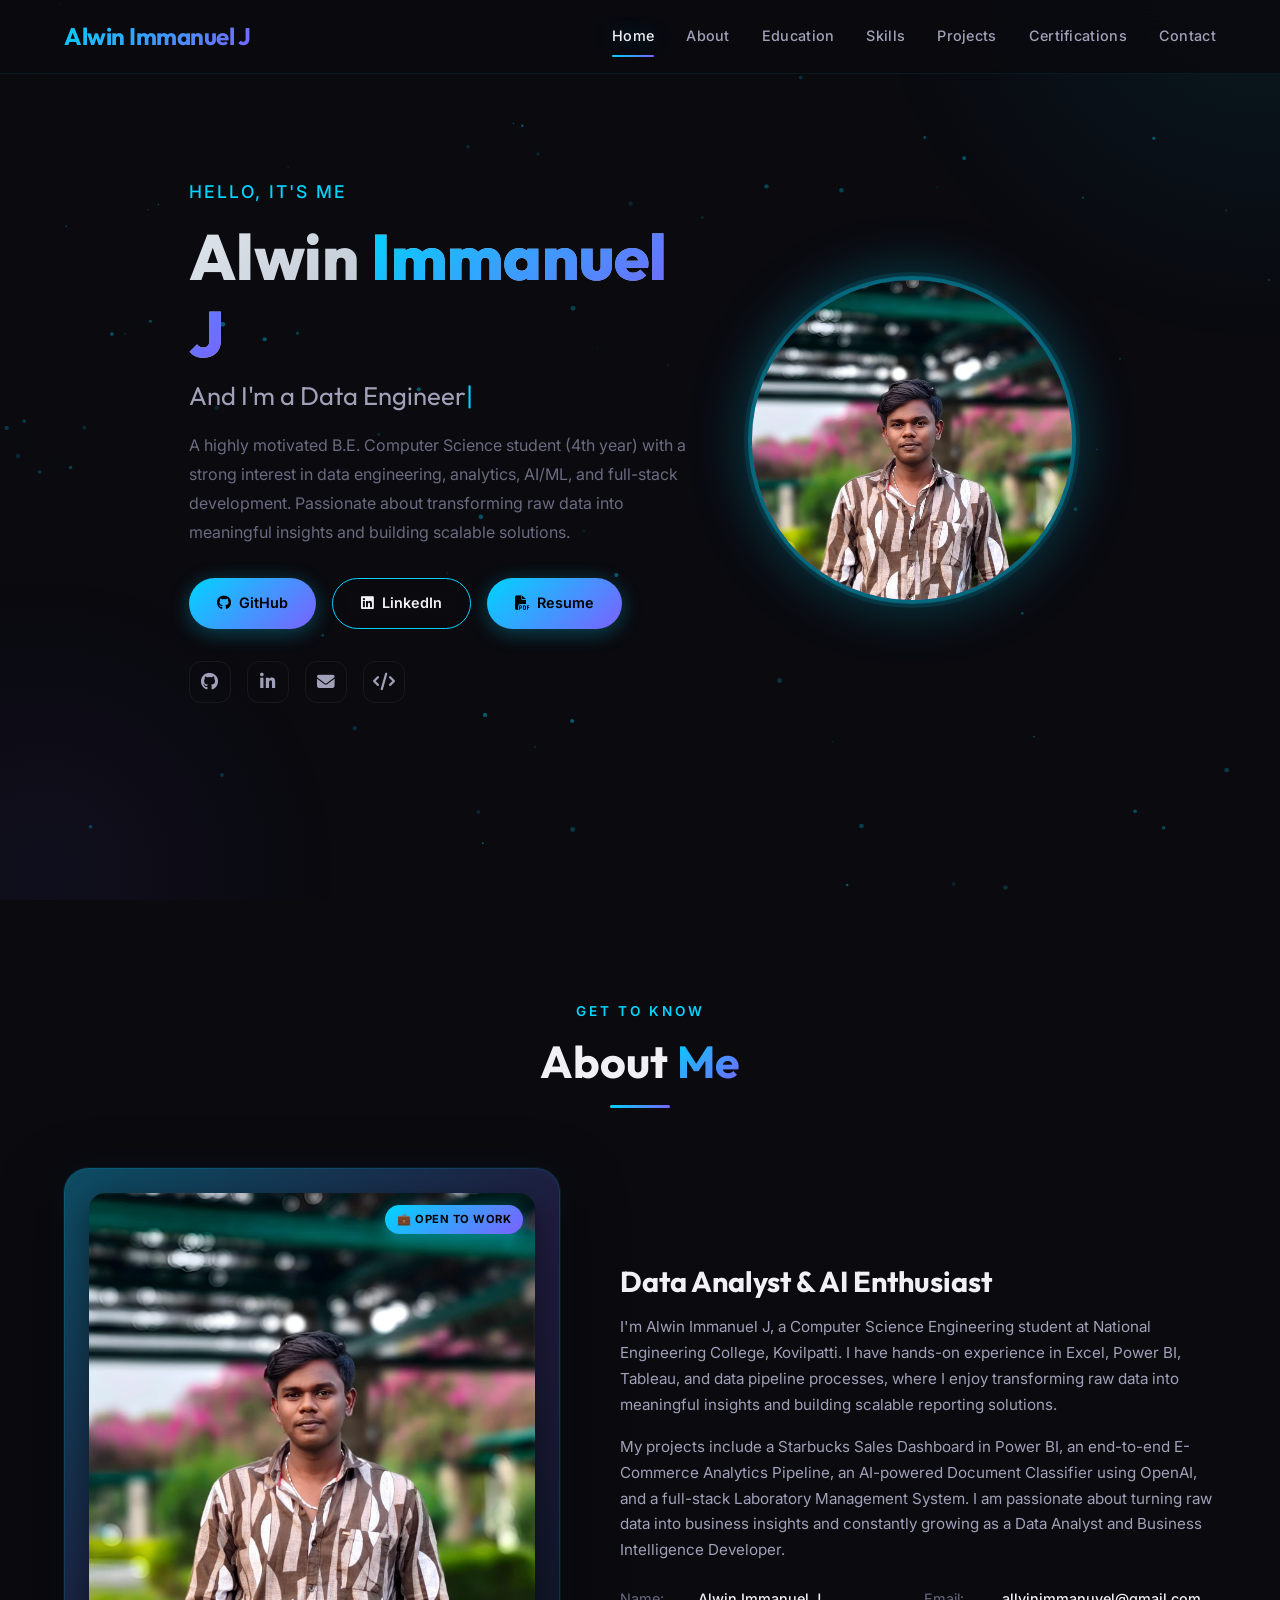
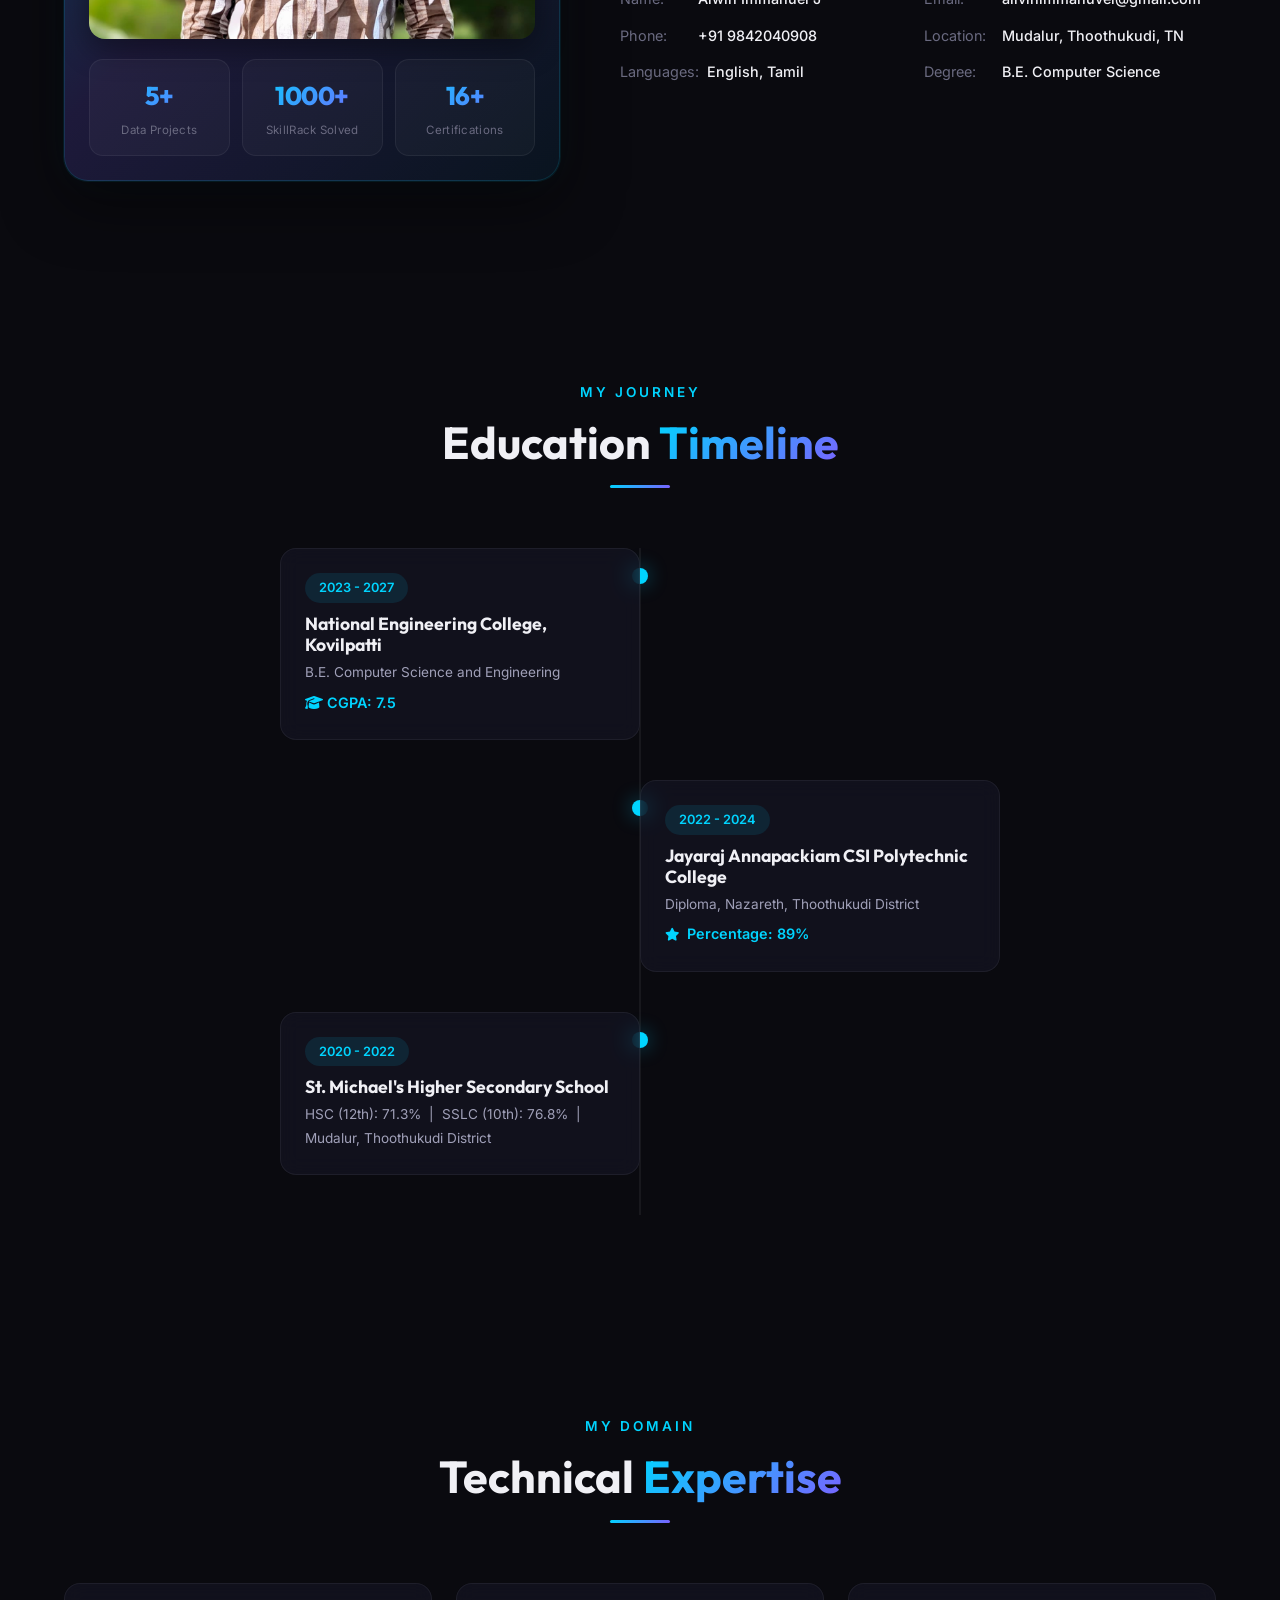
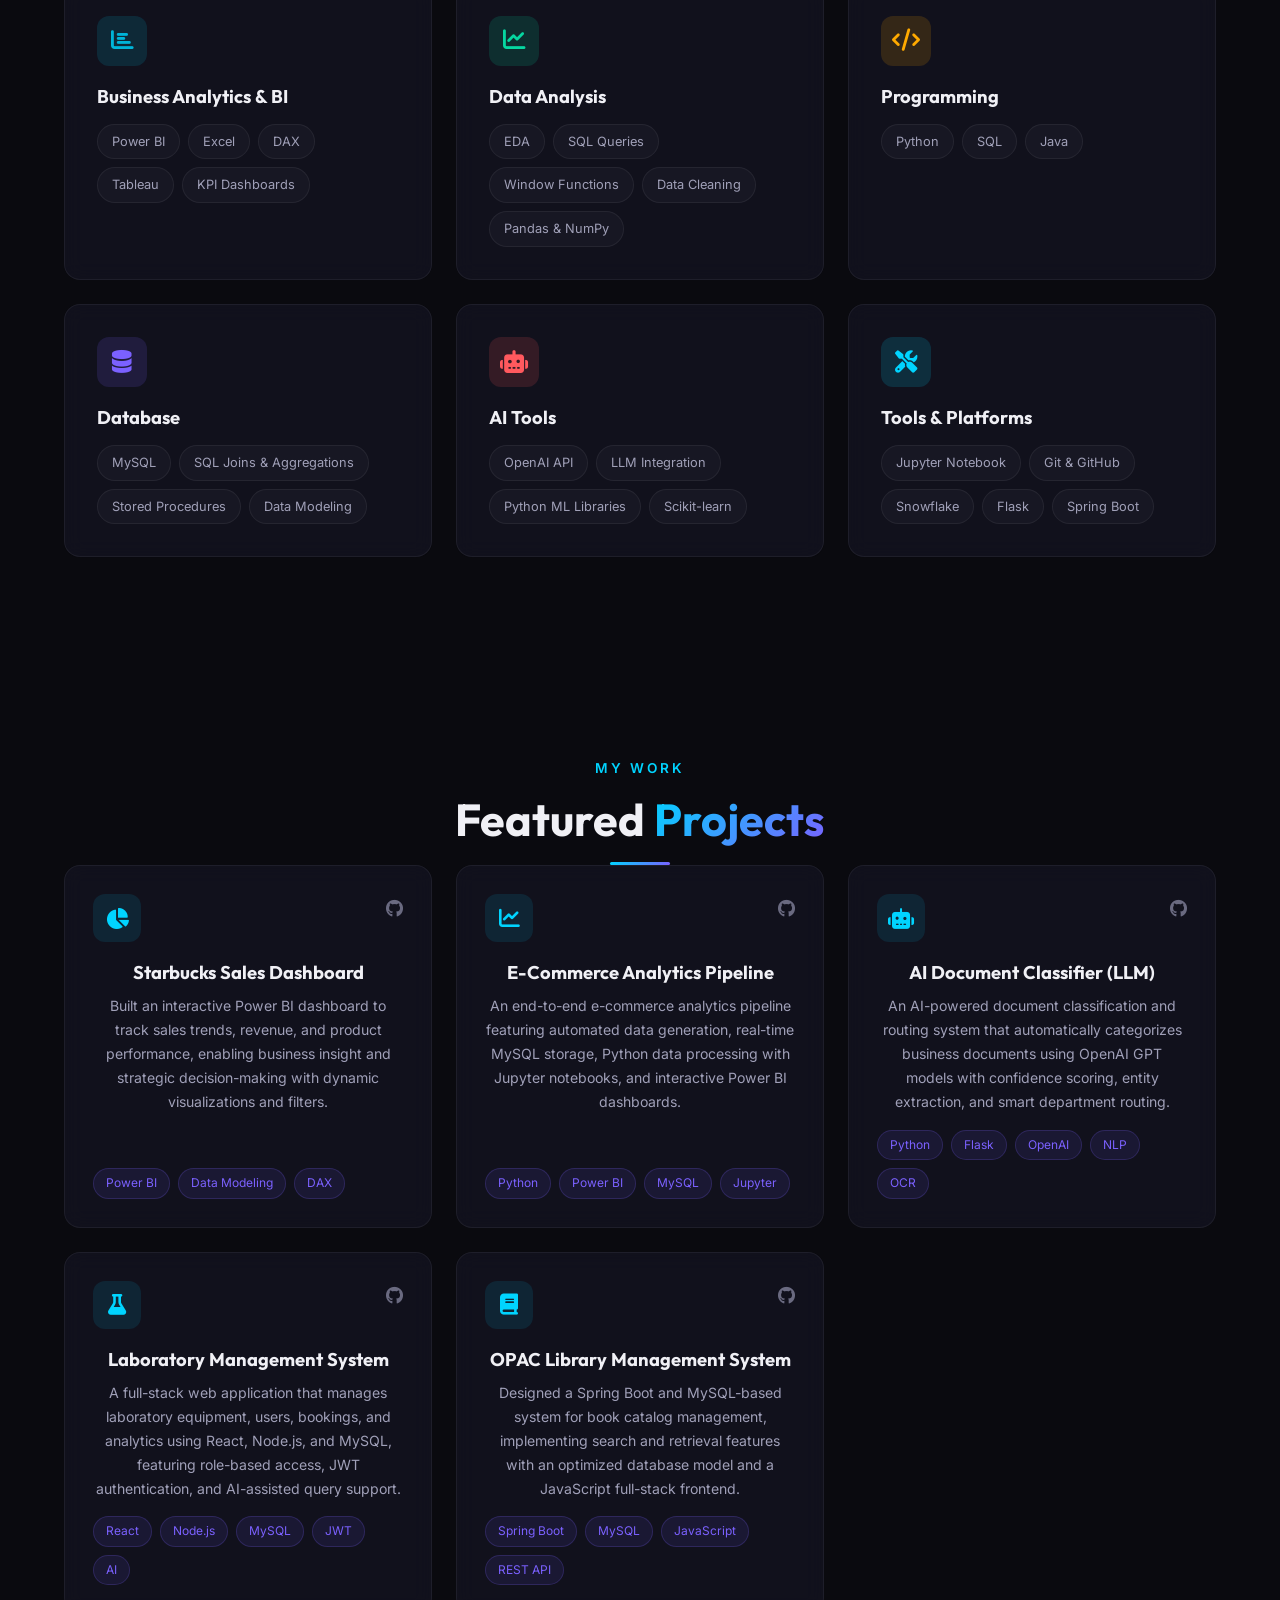
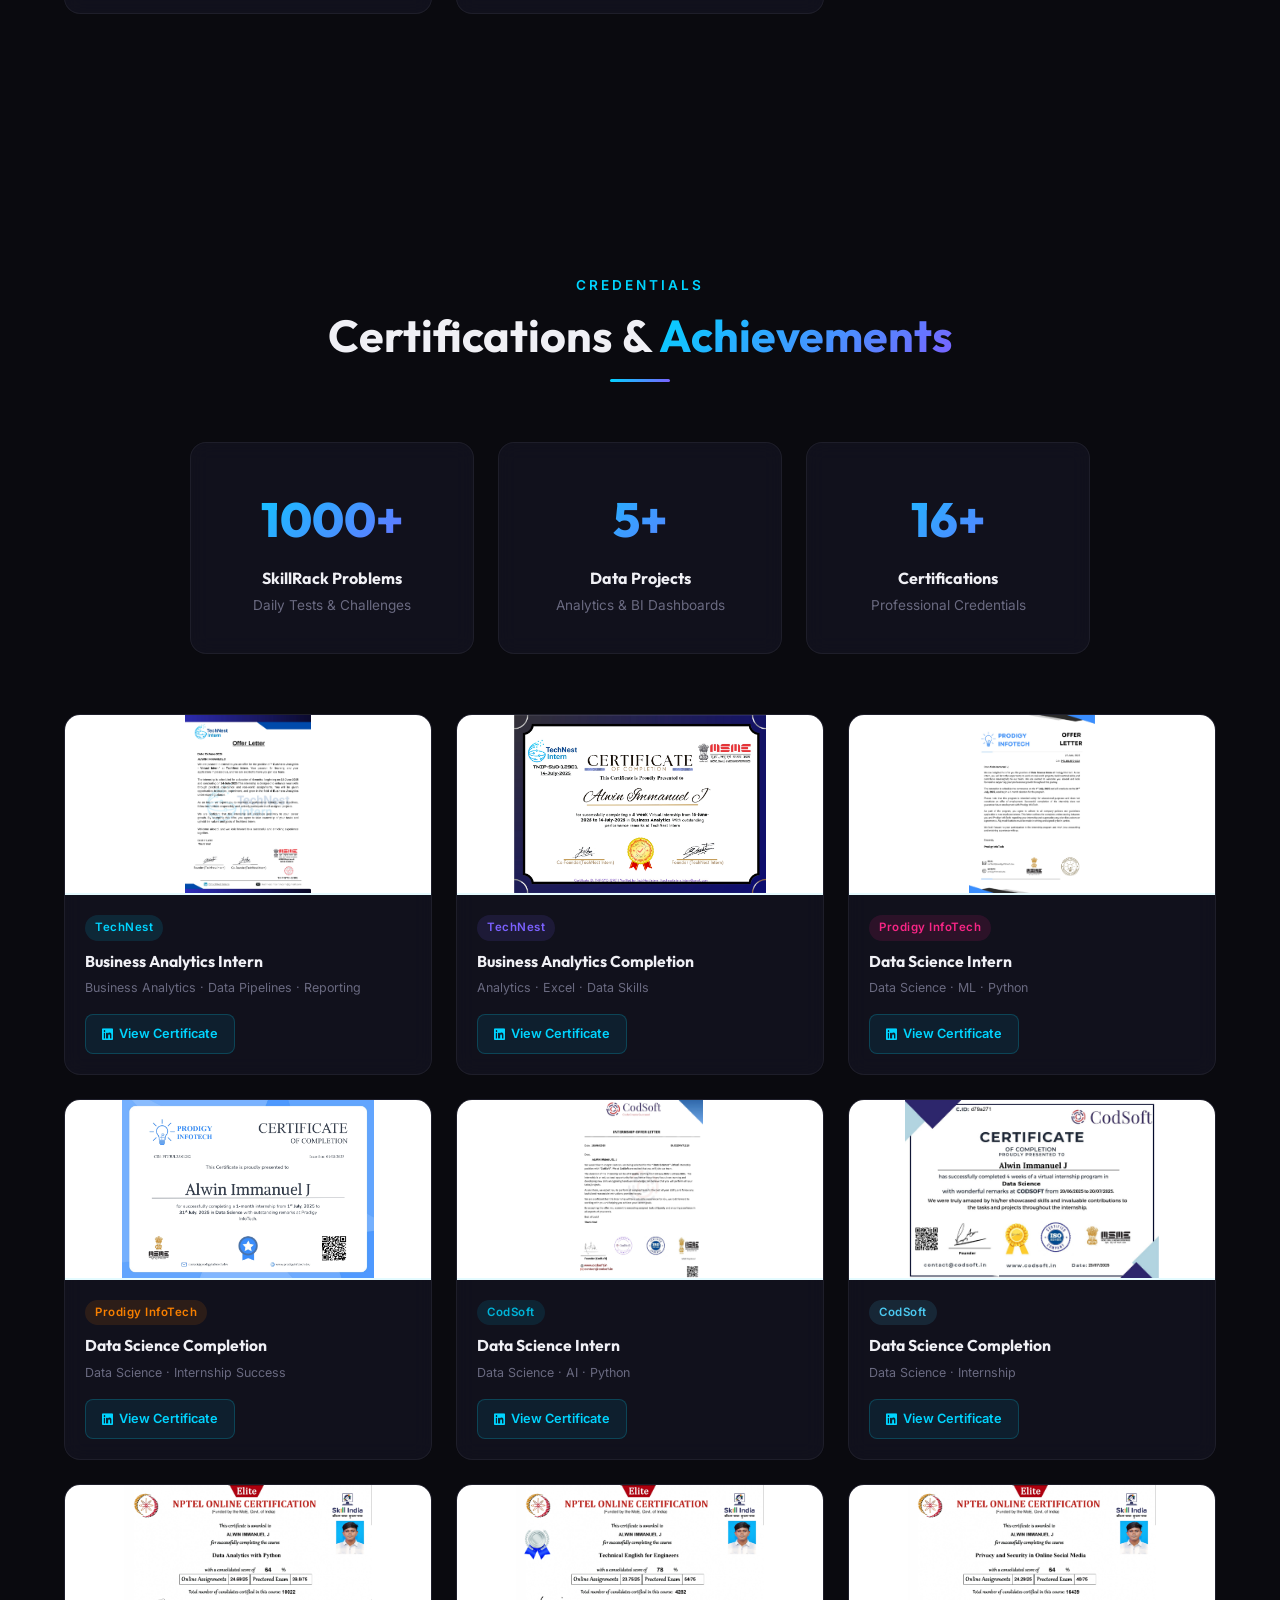
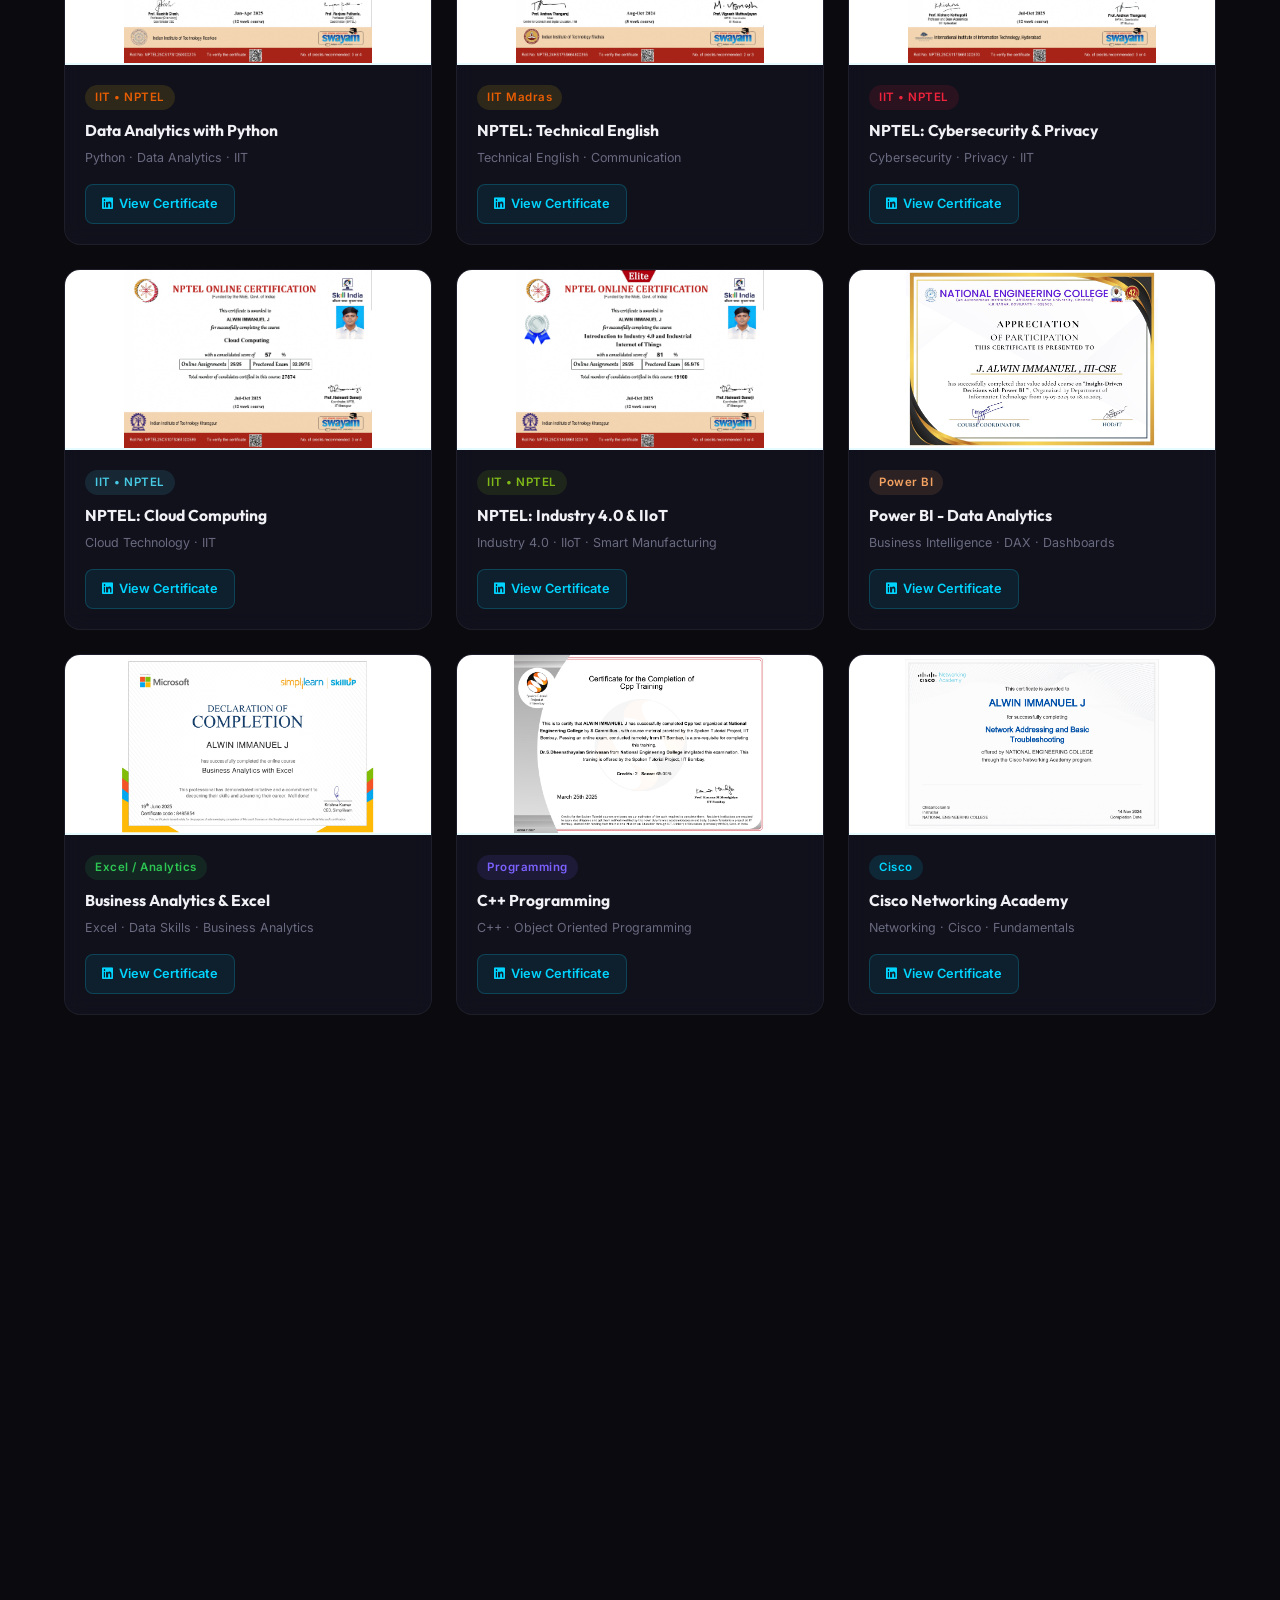
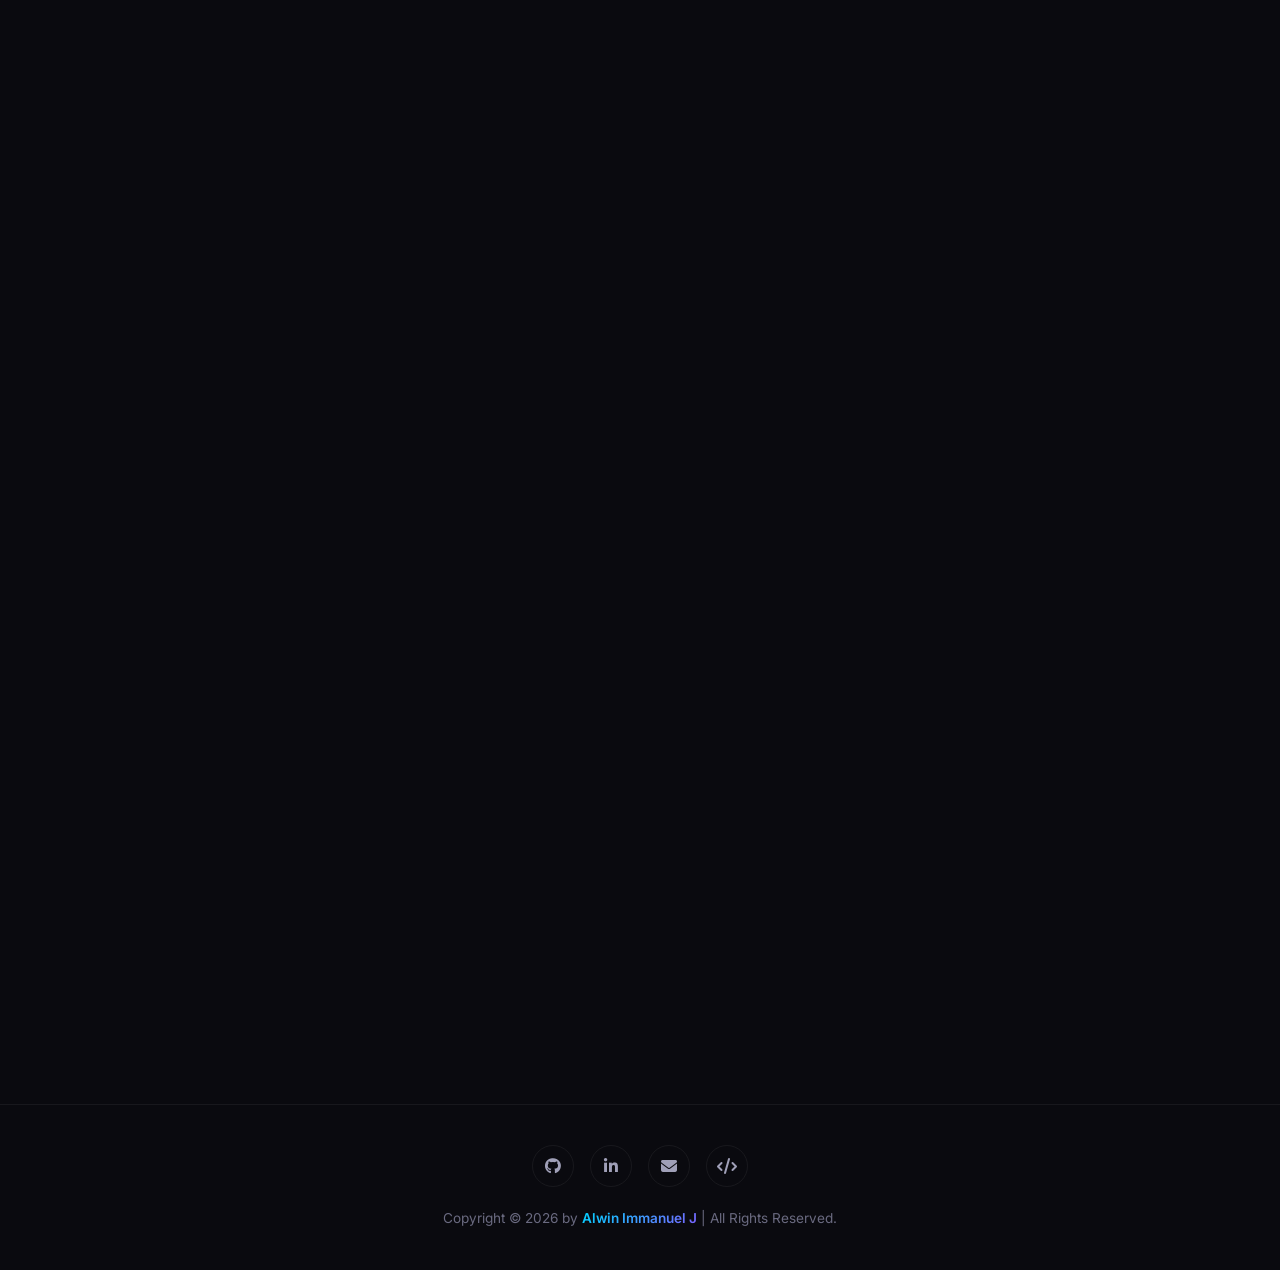
==== commit 0cb522be: "Add new certificates and update image paths" ====
--- a/index.html
+++ b/index.html
@@ -583,6 +583,71 @@
           </div>
         </div>
 
+        <!-- 19 -->
+        <div class="cert-img-card reveal">
+          <div class="cert-image-preview">
+            <img src="deloittte.png" alt="Deloitte Data Analytics Certificate" onerror="this.src='https://via.placeholder.com/600x400?text=Deloitte+Certificate'">
+          </div>
+          <div class="cert-img-body">
+            <span class="cert-issuer-badge" style="background:rgba(134,199,0,0.12);color:#86c700">Deloitte</span>
+            <h4>Data Analytics Job Simulation</h4>
+            <p>Data Analytics · Forensic Technology</p>
+            <a href="https://www.linkedin.com/posts/allvin-immanuvel-0a8517360_deloitte-forage-dataanalytics-share-7471086237437652992--2Gb/?utm_source=social_share_send&utm_medium=android_app&rcm=ACoAAFnG_MABkAUe-uTWvsOQQxwbTTl7DvZLidU&utm_campaign=copy_link" target="_blank" class="cert-view-btn"><i class="fab fa-linkedin"></i> View Certificate</a>
+          </div>
+        </div>
+
+        <!-- 20 -->
+        <div class="cert-img-card reveal">
+          <div class="cert-image-preview">
+            <img src="cognizant.png" alt="Cognizant Technoverse Hackathon Certificate" onerror="this.src='https://via.placeholder.com/600x400?text=Cognizant+Certificate'">
+          </div>
+          <div class="cert-img-body">
+            <span class="cert-issuer-badge" style="background:rgba(0,0,72,0.12);color:#000048">Cognizant</span>
+            <h4>Technoverse Hackathon 2026</h4>
+            <p>Hackathon · Participation</p>
+            <a href="https://www.linkedin.com/posts/allvin-immanuvel-0a8517360_cognizant-technoverse2026-hackathon-activity-7466127409738682368-ZMIR?utm_source=social_share_send&utm_medium=android_app&rcm=ACoAAFnG_MABkAUe-uTWvsOQQxwbTTl7DvZLidU&utm_campaign=copy_link" target="_blank" class="cert-view-btn"><i class="fab fa-linkedin"></i> View Certificate</a>
+          </div>
+        </div>
+
+        <!-- 21 -->
+        <div class="cert-img-card reveal">
+          <div class="cert-image-preview">
+            <img src="WhatsApp Image 2026-06-12 at 12.30.41 PM.jpeg" alt="Rajya Puraskar Certificate" onerror="this.src='https://via.placeholder.com/600x400?text=Rajya+Puraskar+Certificate'">
+          </div>
+          <div class="cert-img-body">
+            <span class="cert-issuer-badge" style="background:rgba(45,198,83,0.12);color:#2dc653">Scouts & Guides</span>
+            <h4>Rajya Puraskar Award</h4>
+            <p>Leadership · Scout</p>
+            <a href="https://www.linkedin.com/posts/allvin-immanuvel-0a8517360_rajyapuraskar-bharatscoutsandguides-leadership-activity-7468288624355086336-EJNR?utm_source=social_share_send&utm_medium=android_app&rcm=ACoAAFnG_MABkAUe-uTWvsOQQxwbTTl7DvZLidU&utm_campaign=copy_link" target="_blank" class="cert-view-btn"><i class="fab fa-linkedin"></i> View Certificate</a>
+          </div>
+        </div>
+
+        <!-- 22 -->
+        <div class="cert-img-card reveal">
+          <div class="cert-image-preview">
+            <img src="algo1.png" alt="AlgoUniversity Graph Theory Certificate" onerror="this.src='https://via.placeholder.com/600x400?text=AlgoUniversity+Certificate'">
+          </div>
+          <div class="cert-img-body">
+            <span class="cert-issuer-badge" style="background:rgba(239,35,60,0.12);color:#ef233c">AlgoUniversity</span>
+            <h4>Graph Theory Programming Camp</h4>
+            <p>Algorithms · Data Structures · Graph Theory</p>
+            <a href="https://www.linkedin.com/posts/allvin-immanuvel-0a8517360_graphtheory-algorithms-datastructures-activity-7468186982930817024-cX2k?utm_source=social_share_send&utm_medium=android_app&rcm=ACoAAFnG_MABkAUe-uTWvsOQQxwbTTl7DvZLidU&utm_campaign=copy_link" target="_blank" class="cert-view-btn"><i class="fab fa-linkedin"></i> View Certificate</a>
+          </div>
+        </div>
+
+        <!-- 23 -->
+        <div class="cert-img-card reveal">
+          <div class="cert-image-preview">
+            <img src="algo 2.png" alt="AlgoUniversity Dynamic Programming Certificate" onerror="this.src='https://via.placeholder.com/600x400?text=AlgoUniversity+Certificate'">
+          </div>
+          <div class="cert-img-body">
+            <span class="cert-issuer-badge" style="background:rgba(239,35,60,0.12);color:#ef233c">AlgoUniversity</span>
+            <h4>Dynamic Programming Camp</h4>
+            <p>Algorithms · Competitive Programming</p>
+            <a href="https://www.linkedin.com/posts/allvin-immanuvel-0a8517360_algouniversity-dynamicprogramming-competitiveprogramming-activity-7470276981457264640-f6-p?utm_source=social_share_send&utm_medium=android_app&rcm=ACoAAFnG_MABkAUe-uTWvsOQQxwbTTl7DvZLidU&utm_campaign=copy_link" target="_blank" class="cert-view-btn"><i class="fab fa-linkedin"></i> View Certificate</a>
+          </div>
+        </div>
+
       </div>
     </div>
   </section>
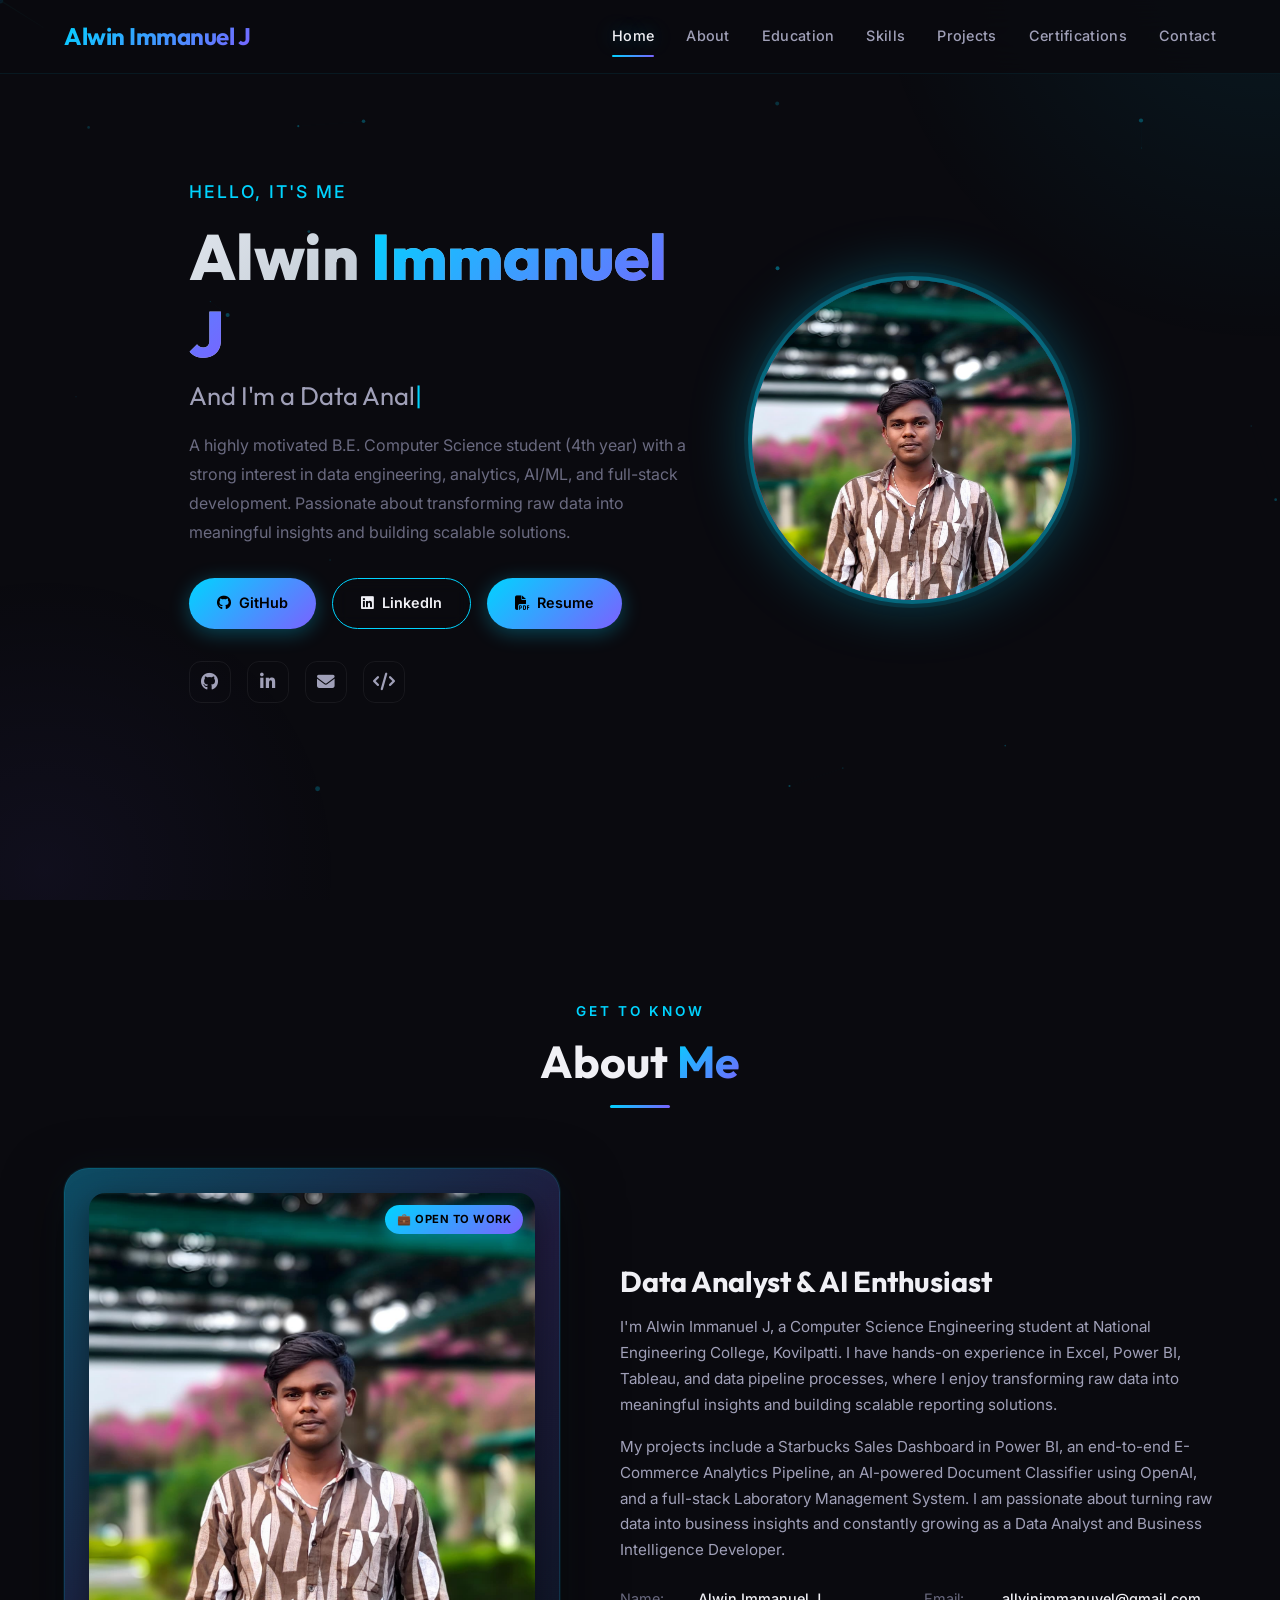
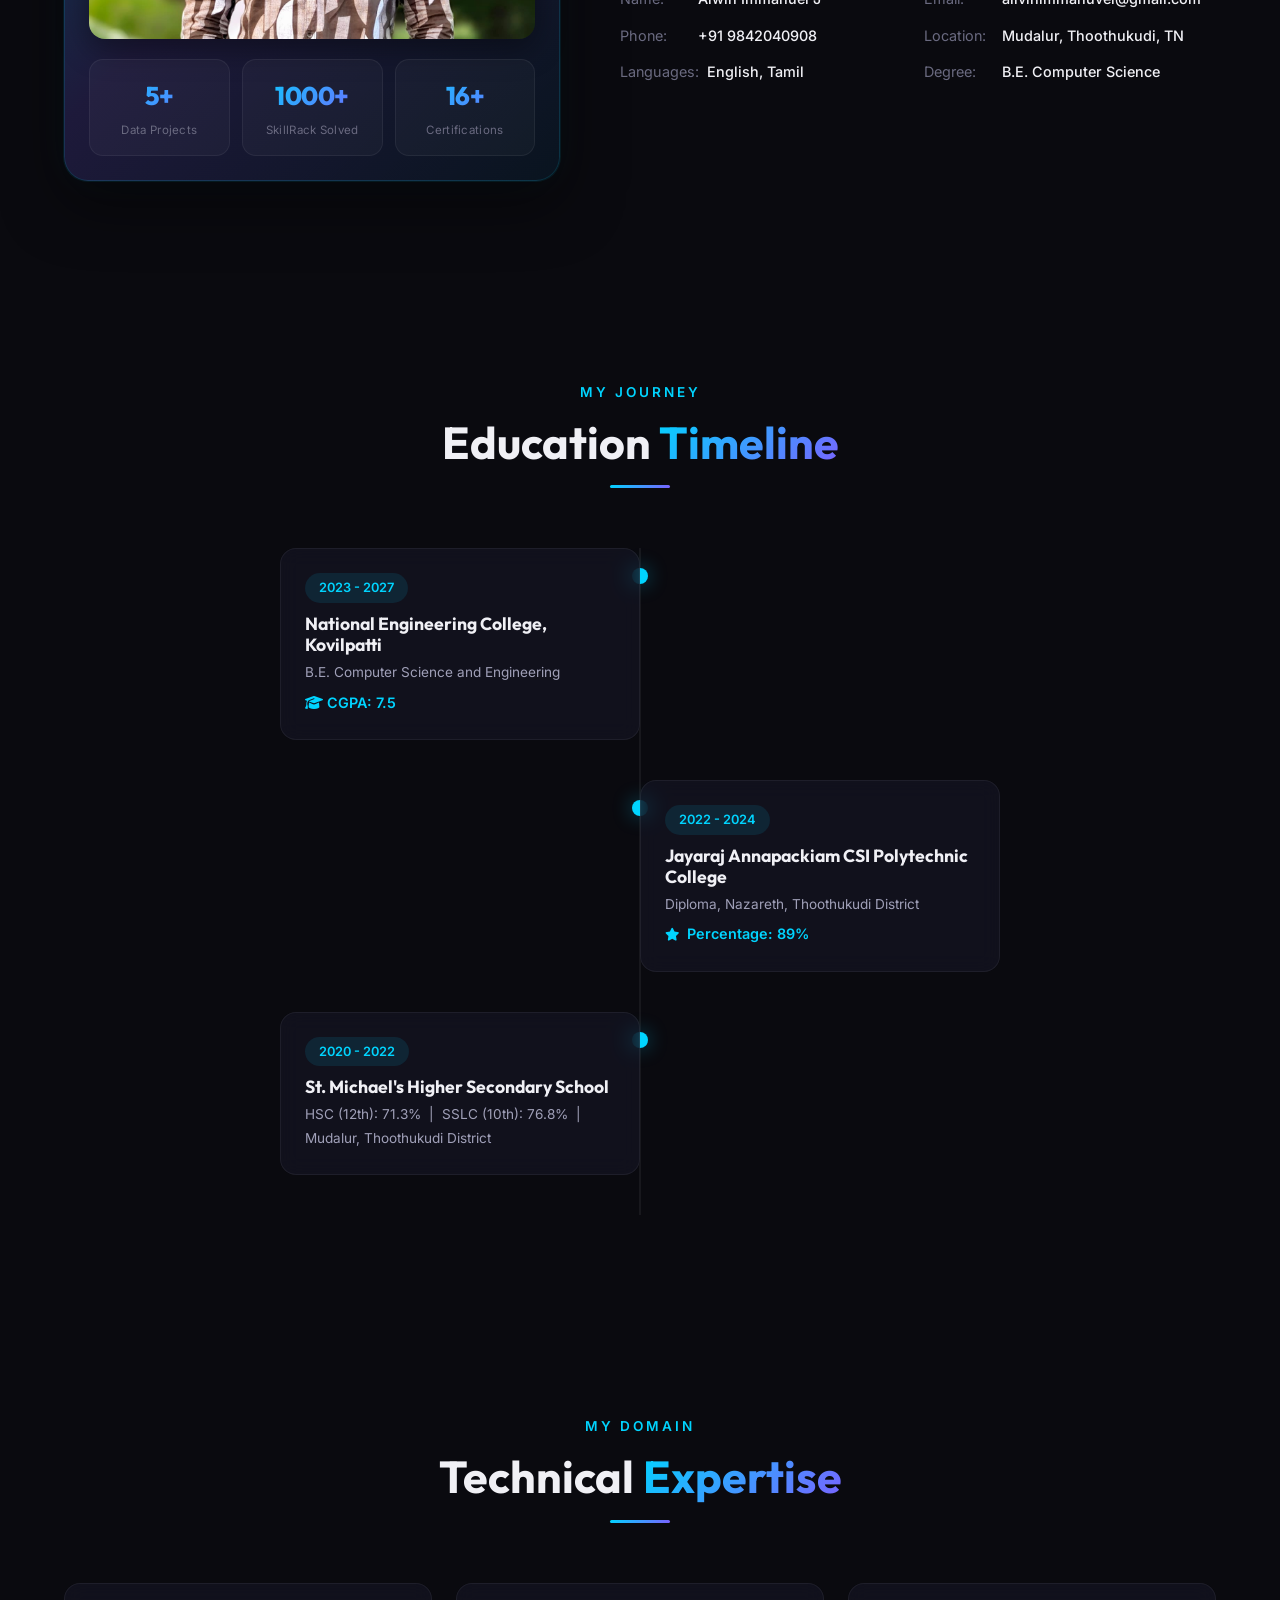
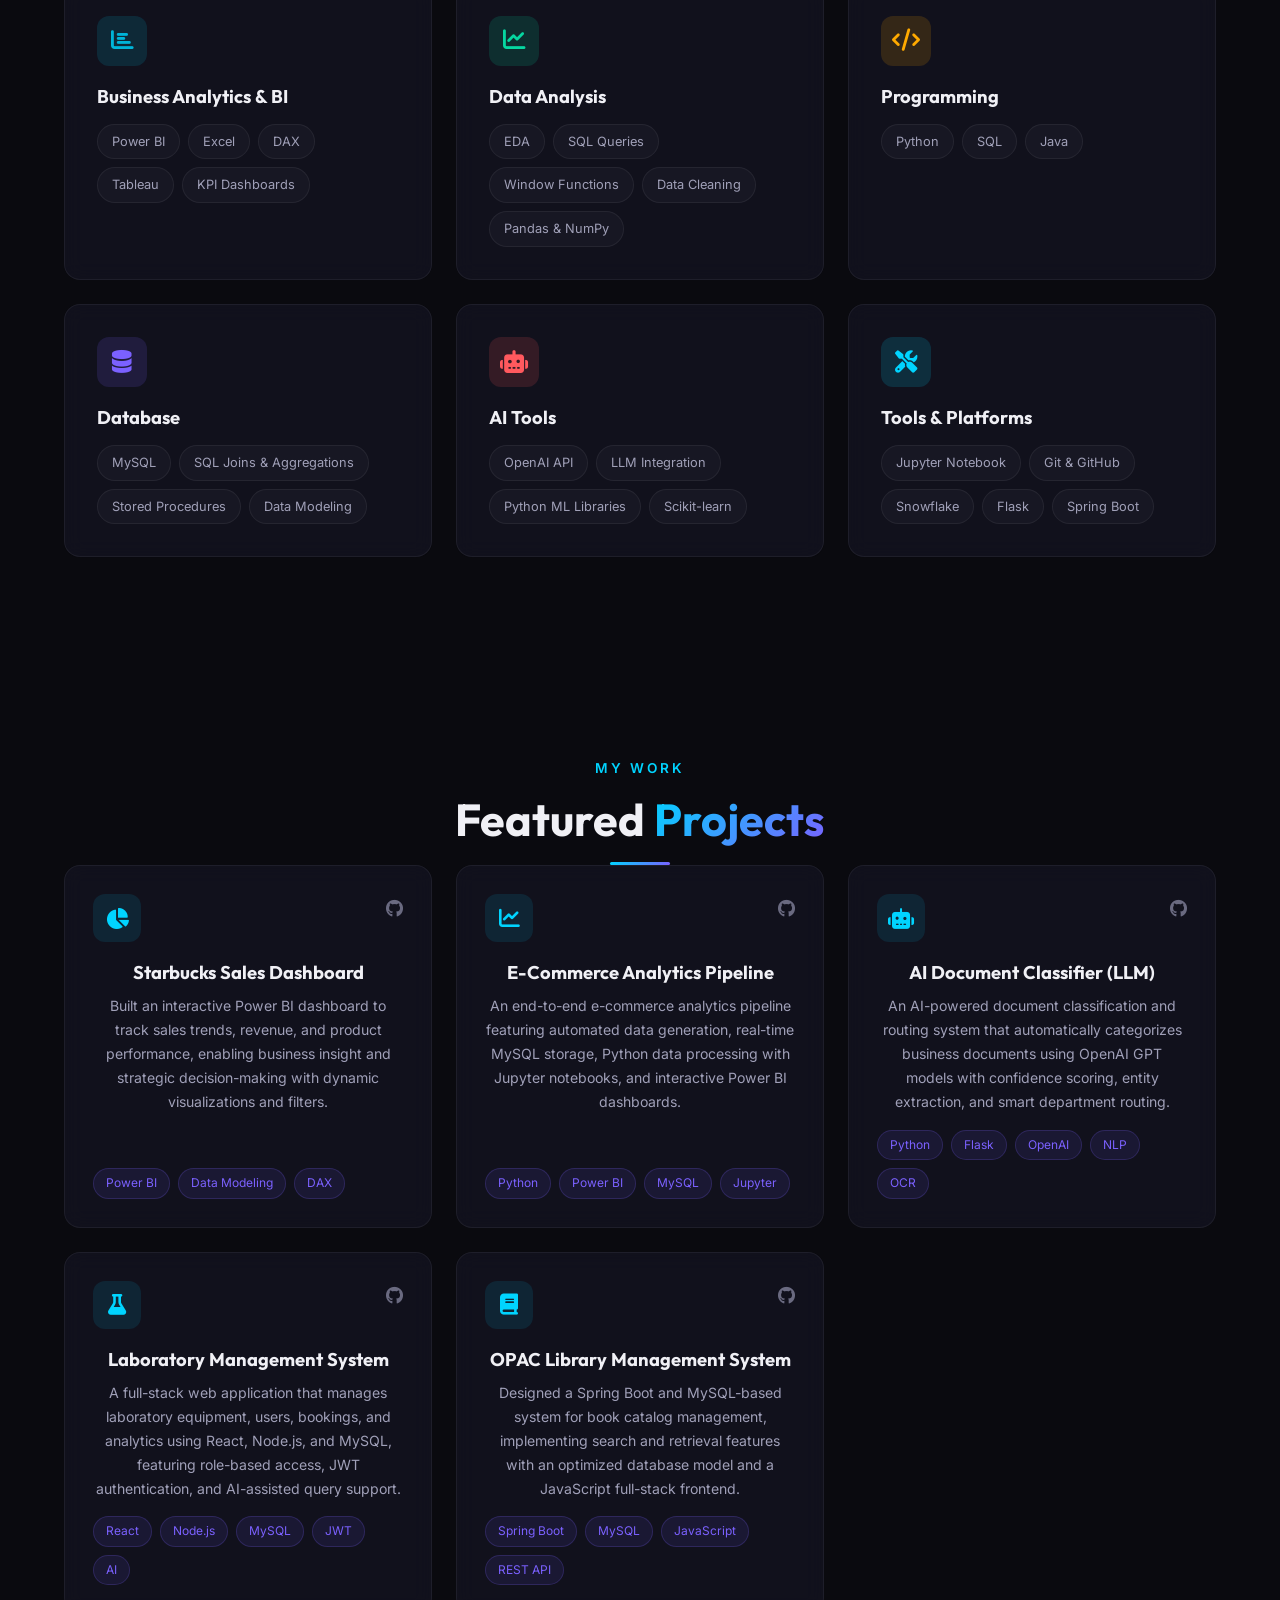
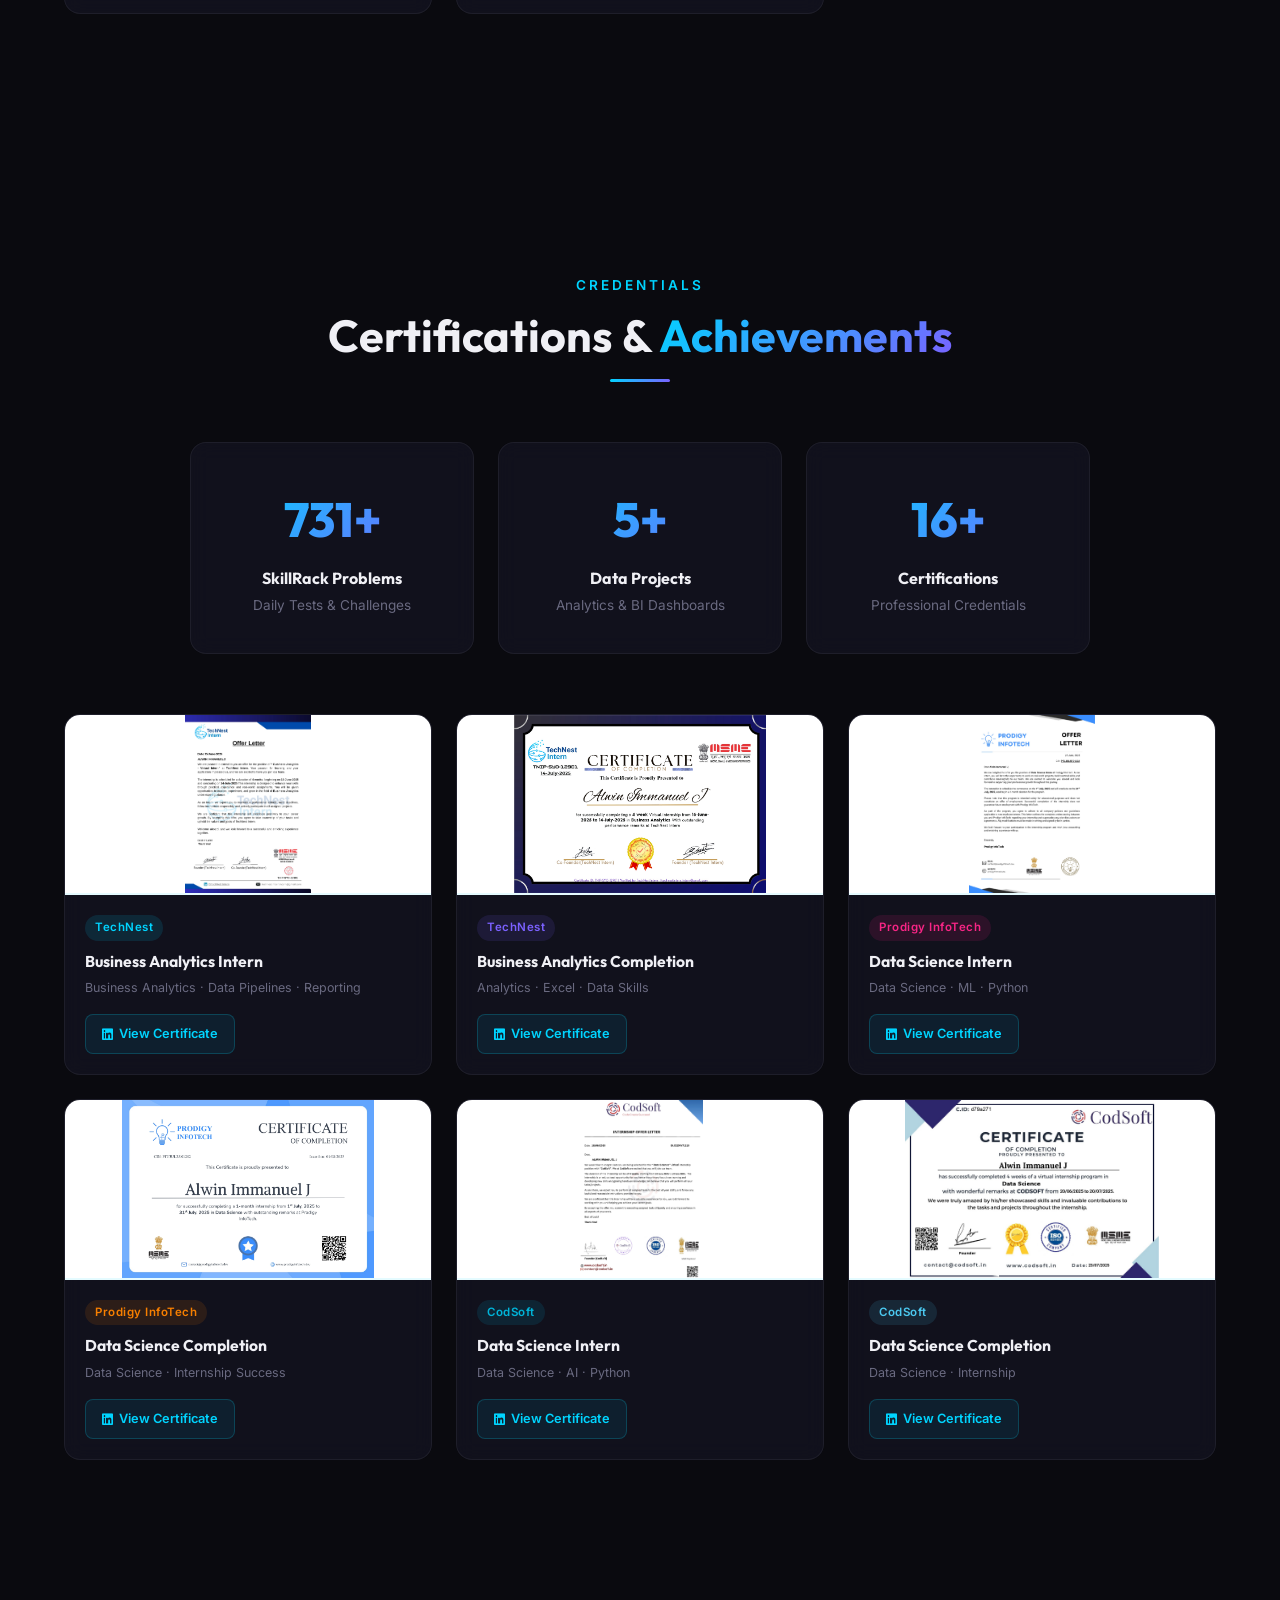
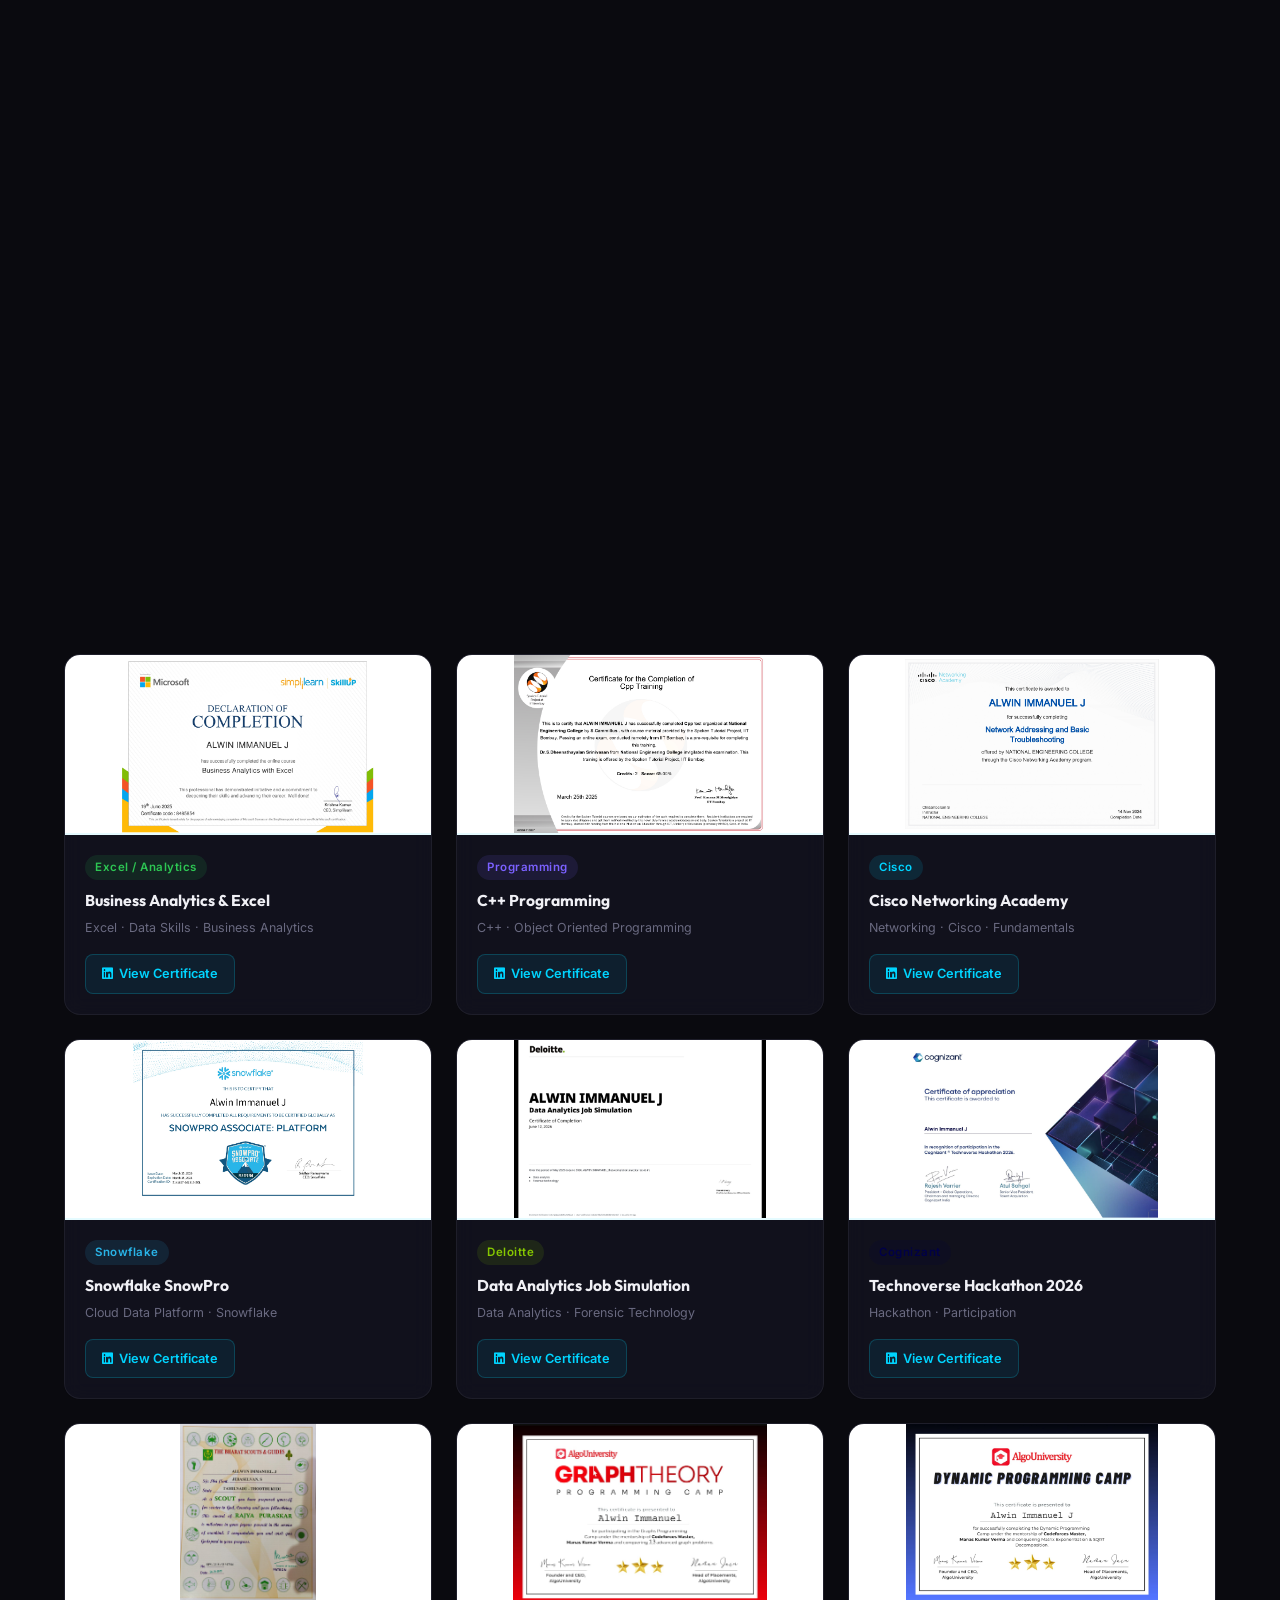
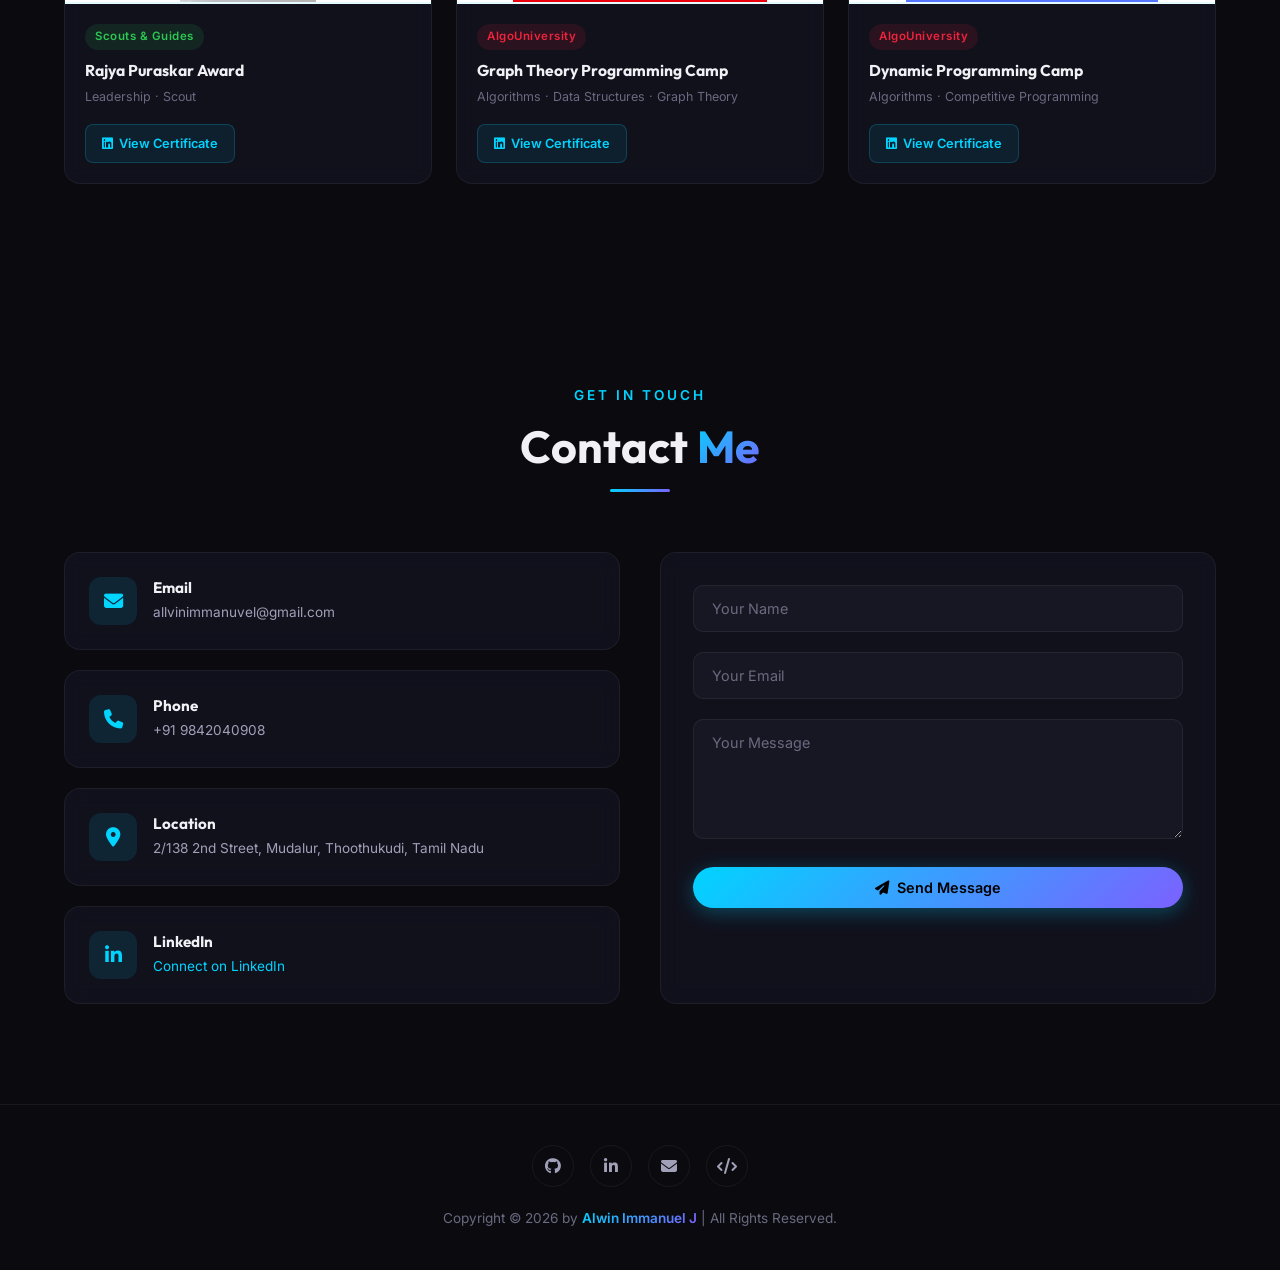
==== commit bb056f1a: "Update profile and resume images" ====
--- a/index.html
+++ b/index.html
@@ -62,7 +62,7 @@
       </div>
       <div class="hero-image">
         <div class="hero-image-wrapper">
-          <img src="assets/profile.jpg" alt="Alwin Immanuel J"
+          <img src="WhatsApp Image 2026-05-14 at 9.54.14 PM.jpeg" alt="Alwin Immanuel J"
             onerror="this.src='https://ui-avatars.com/api/?name=Alwin+Immanuel&size=320&background=0a0a0f&color=00d4ff&bold=true&font-size=0.4'">
         </div>
       </div>
@@ -80,7 +80,7 @@
       <div class="about-grid">
         <div class="about-image-card reveal-left">
           <span class="img-badge">&#x1F4BC; Open to Work</span>
-          <img src="assets/profile.jpg" alt="Alwin Immanuel J"
+          <img src="WhatsApp Image 2026-05-14 at 9.54.14 PM.jpeg" alt="Alwin Immanuel J"
             onerror="this.src='https://ui-avatars.com/api/?name=AJ&size=400&background=12121a&color=00d4ff&bold=true'">
           <div class="about-stats">
             <div class="stat-item">
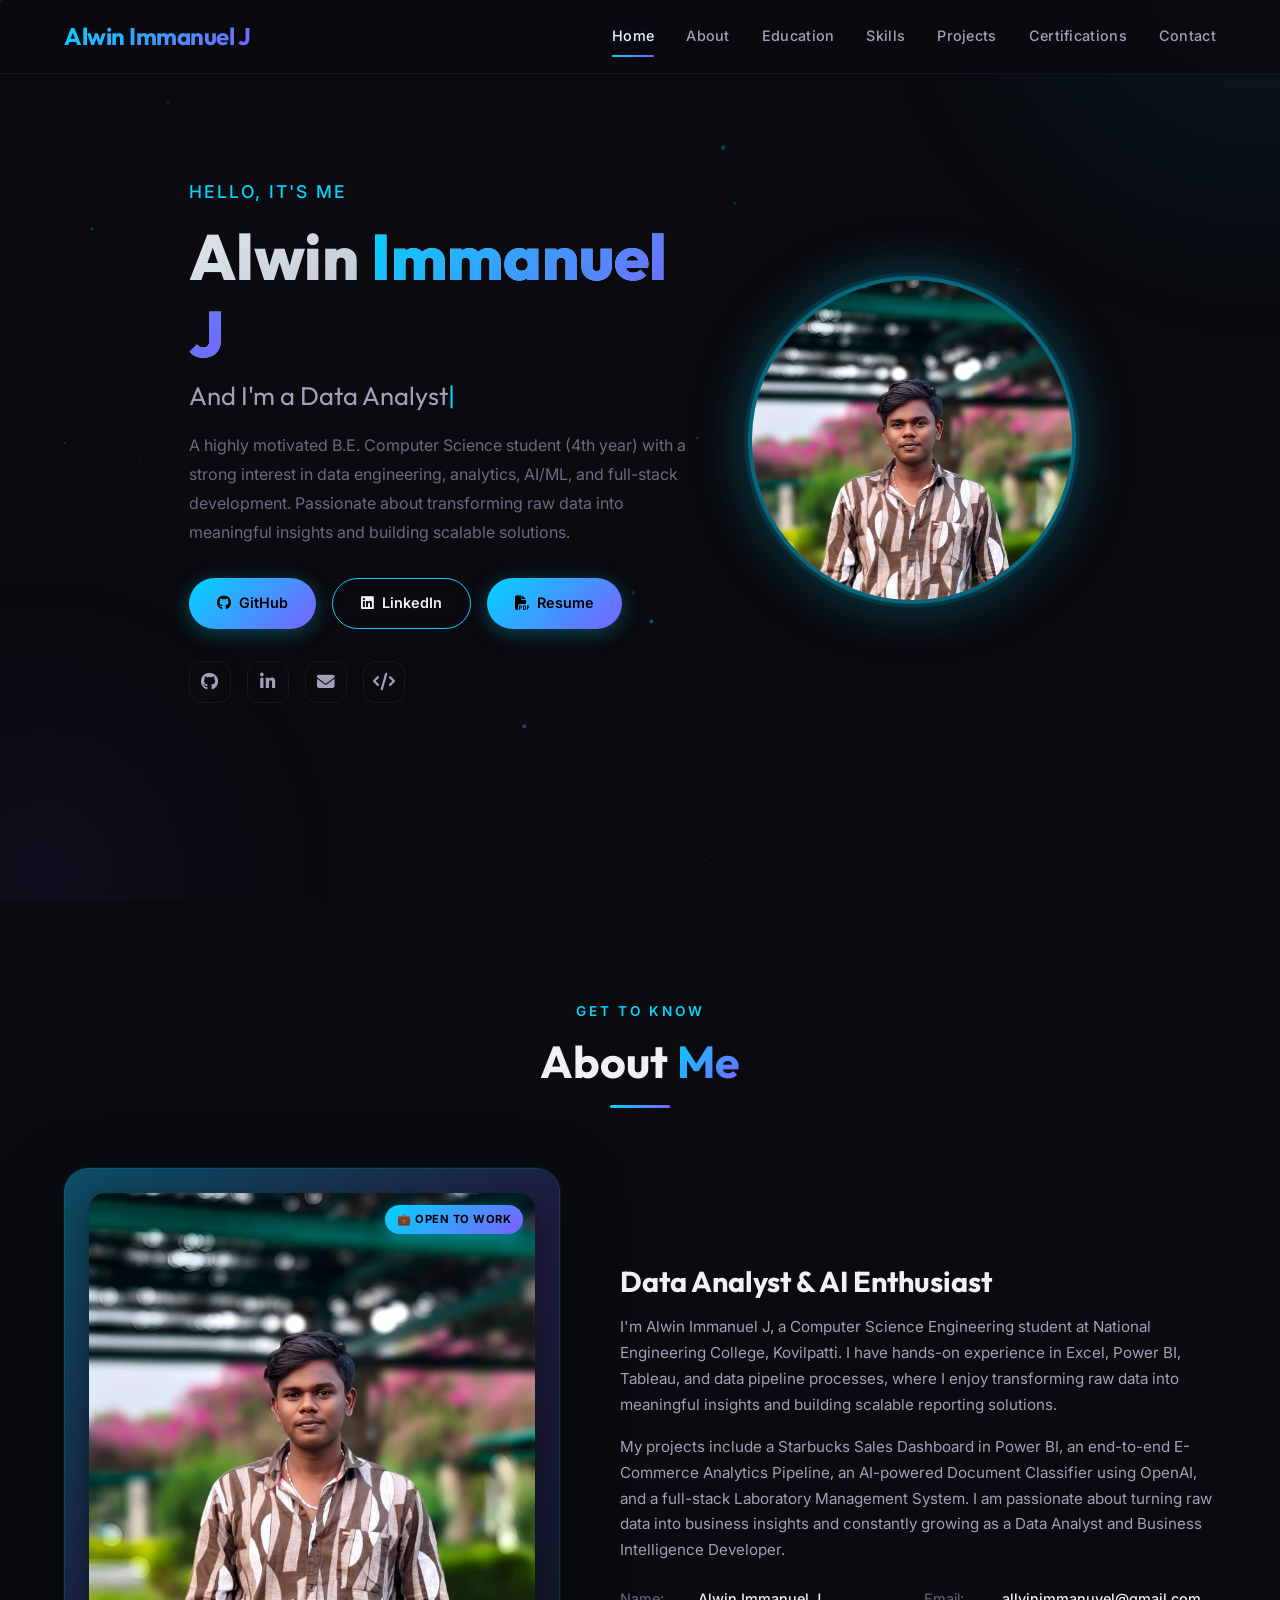
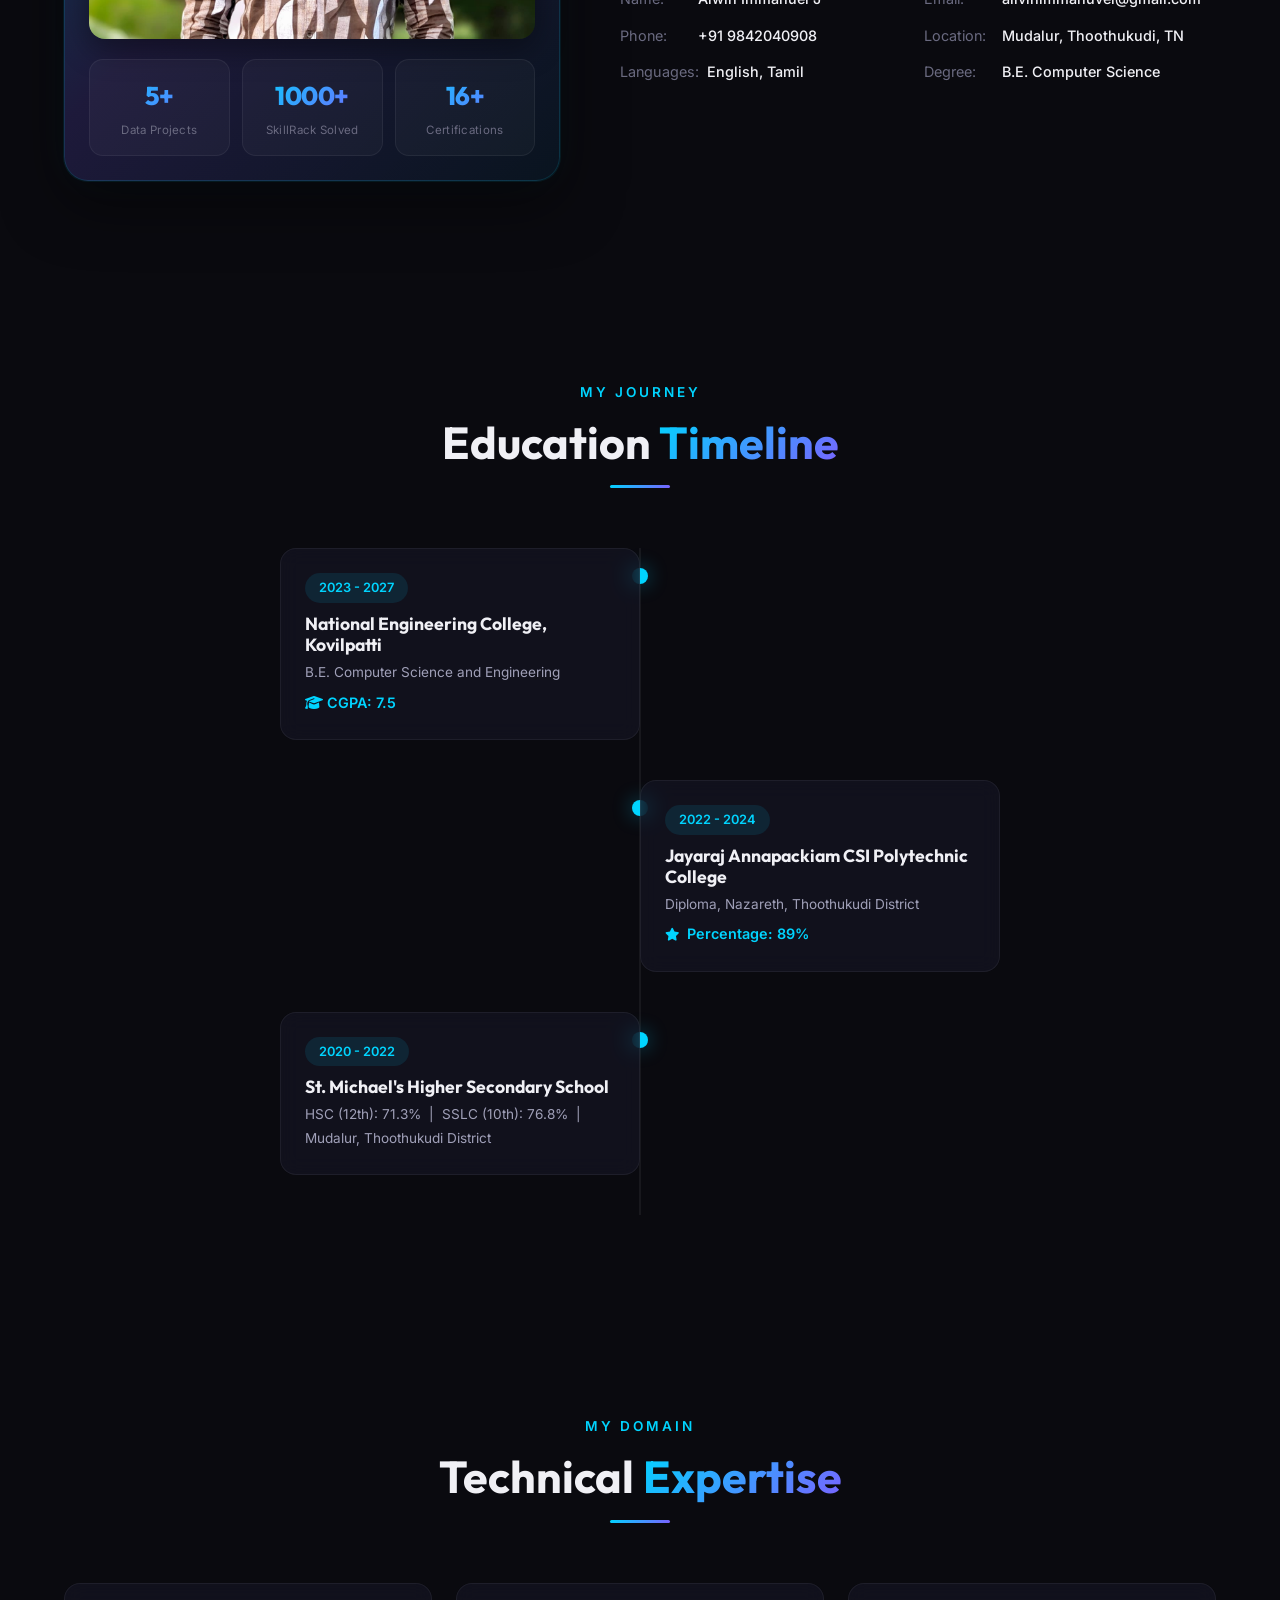
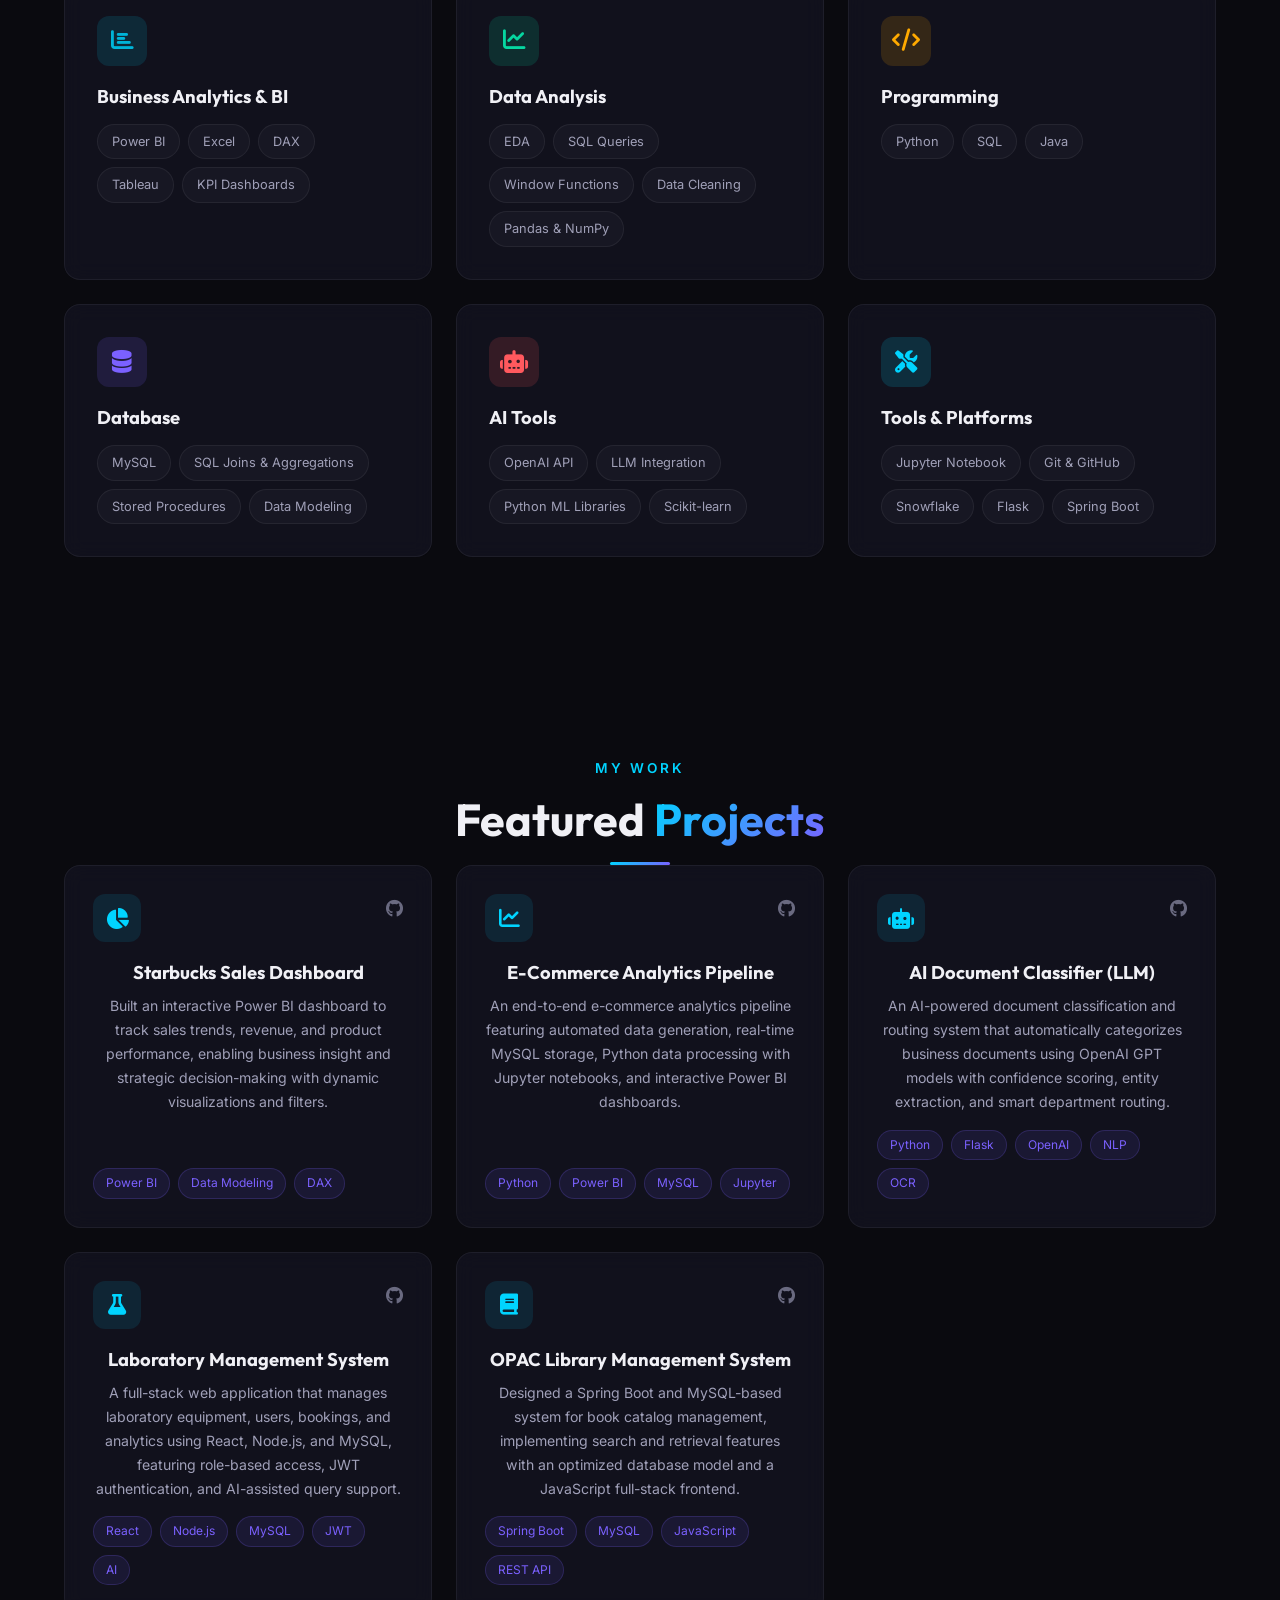
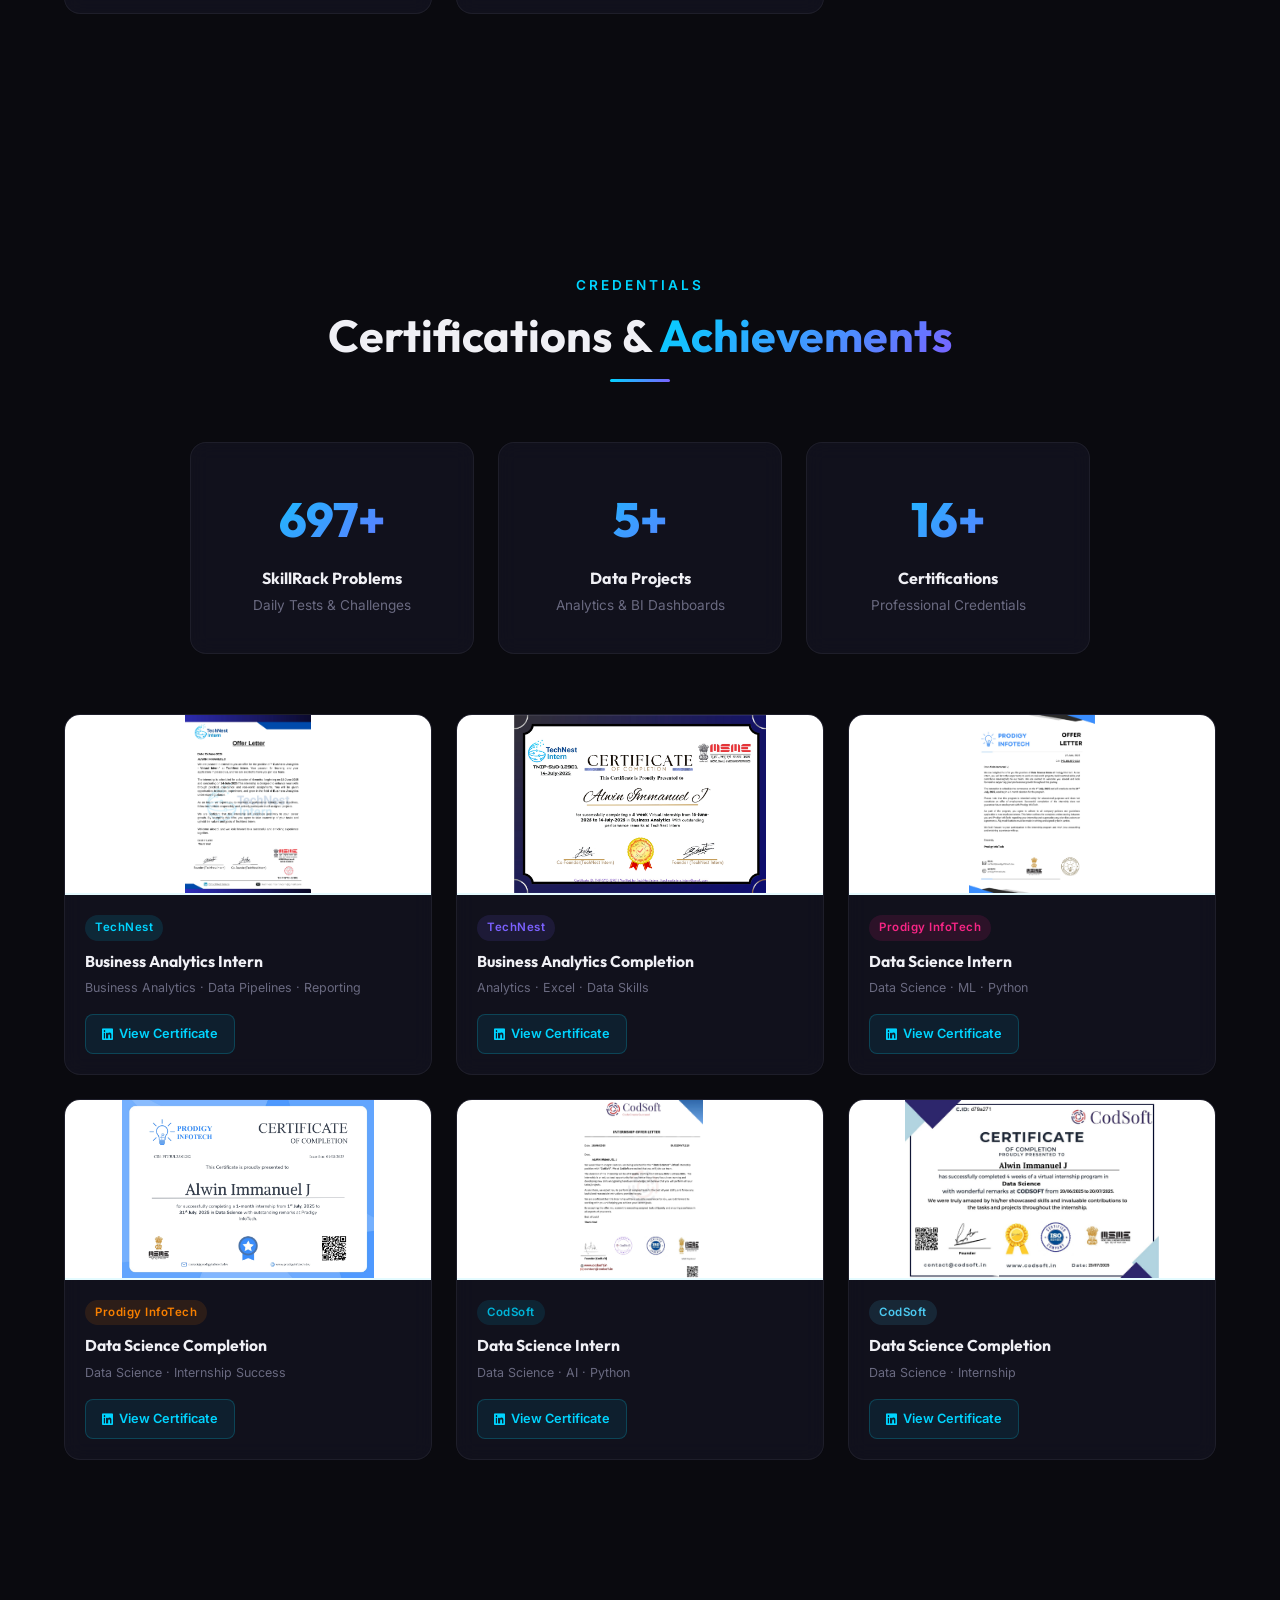
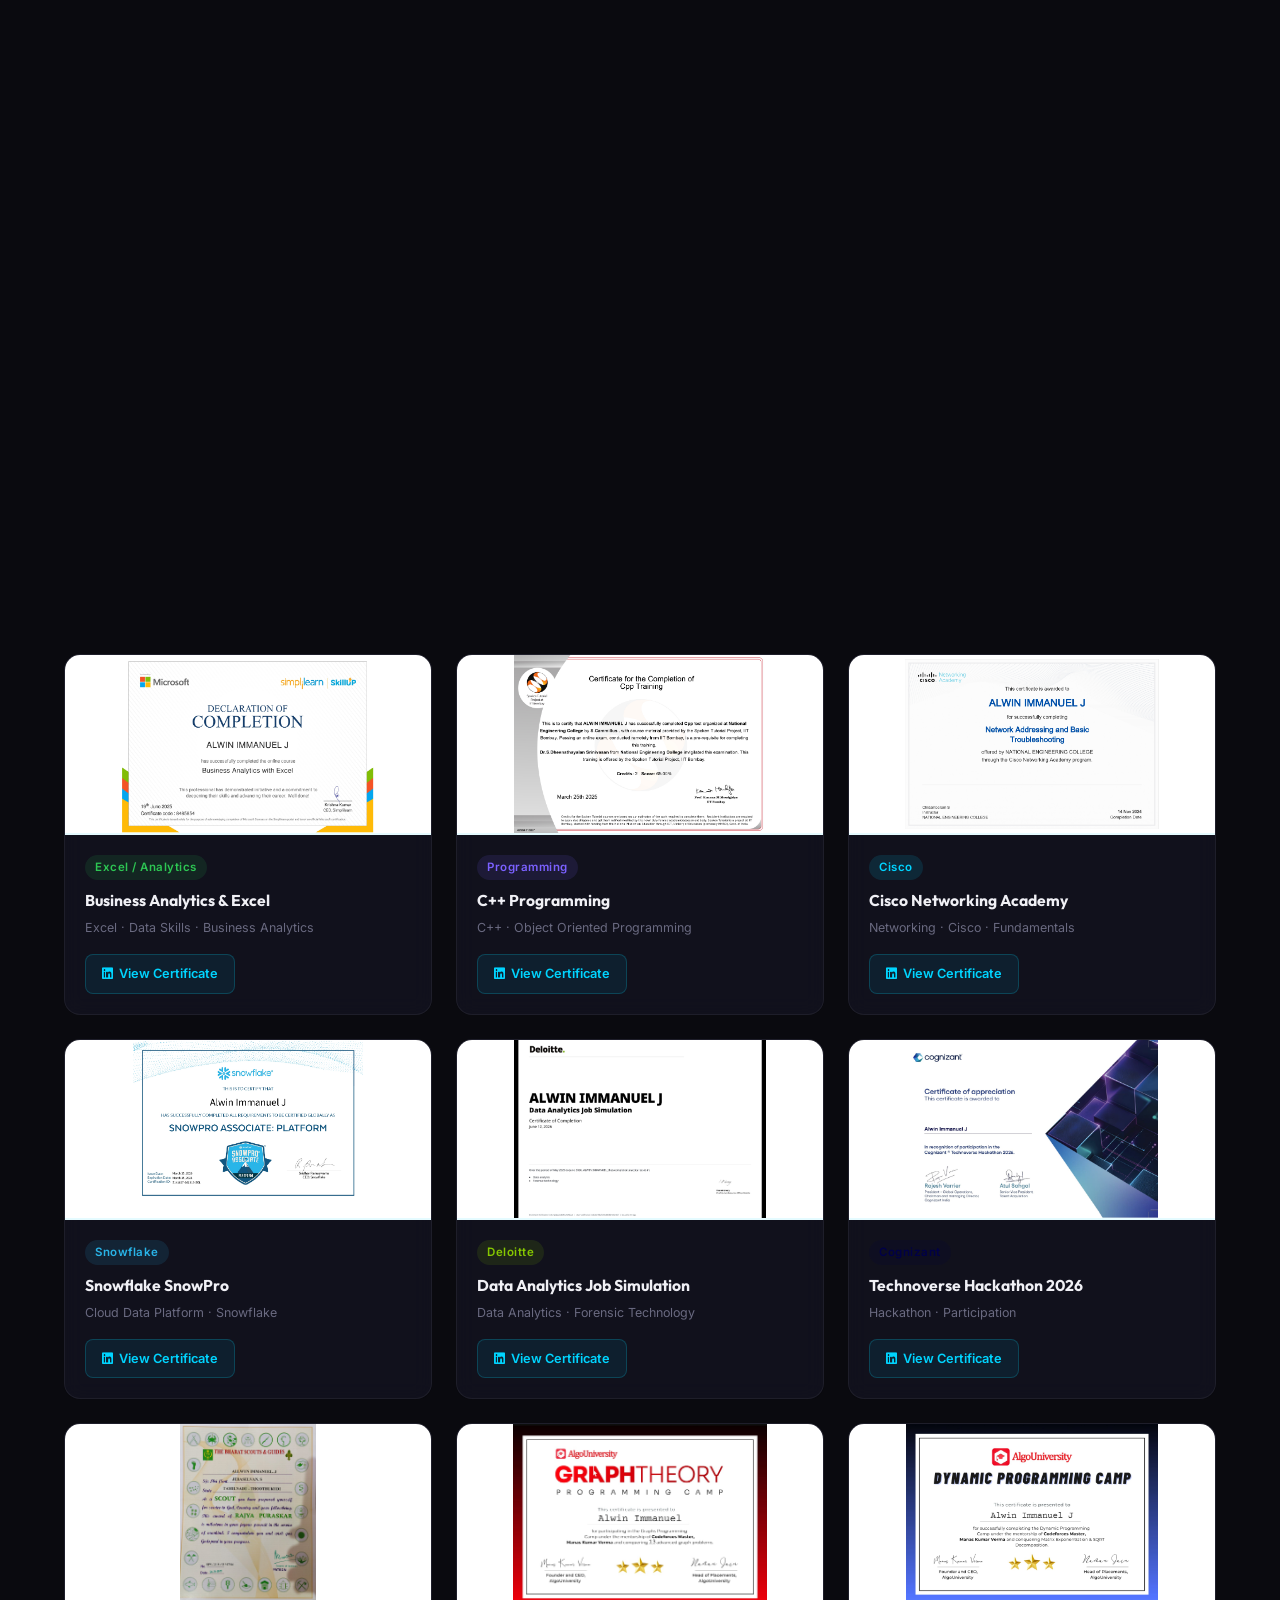
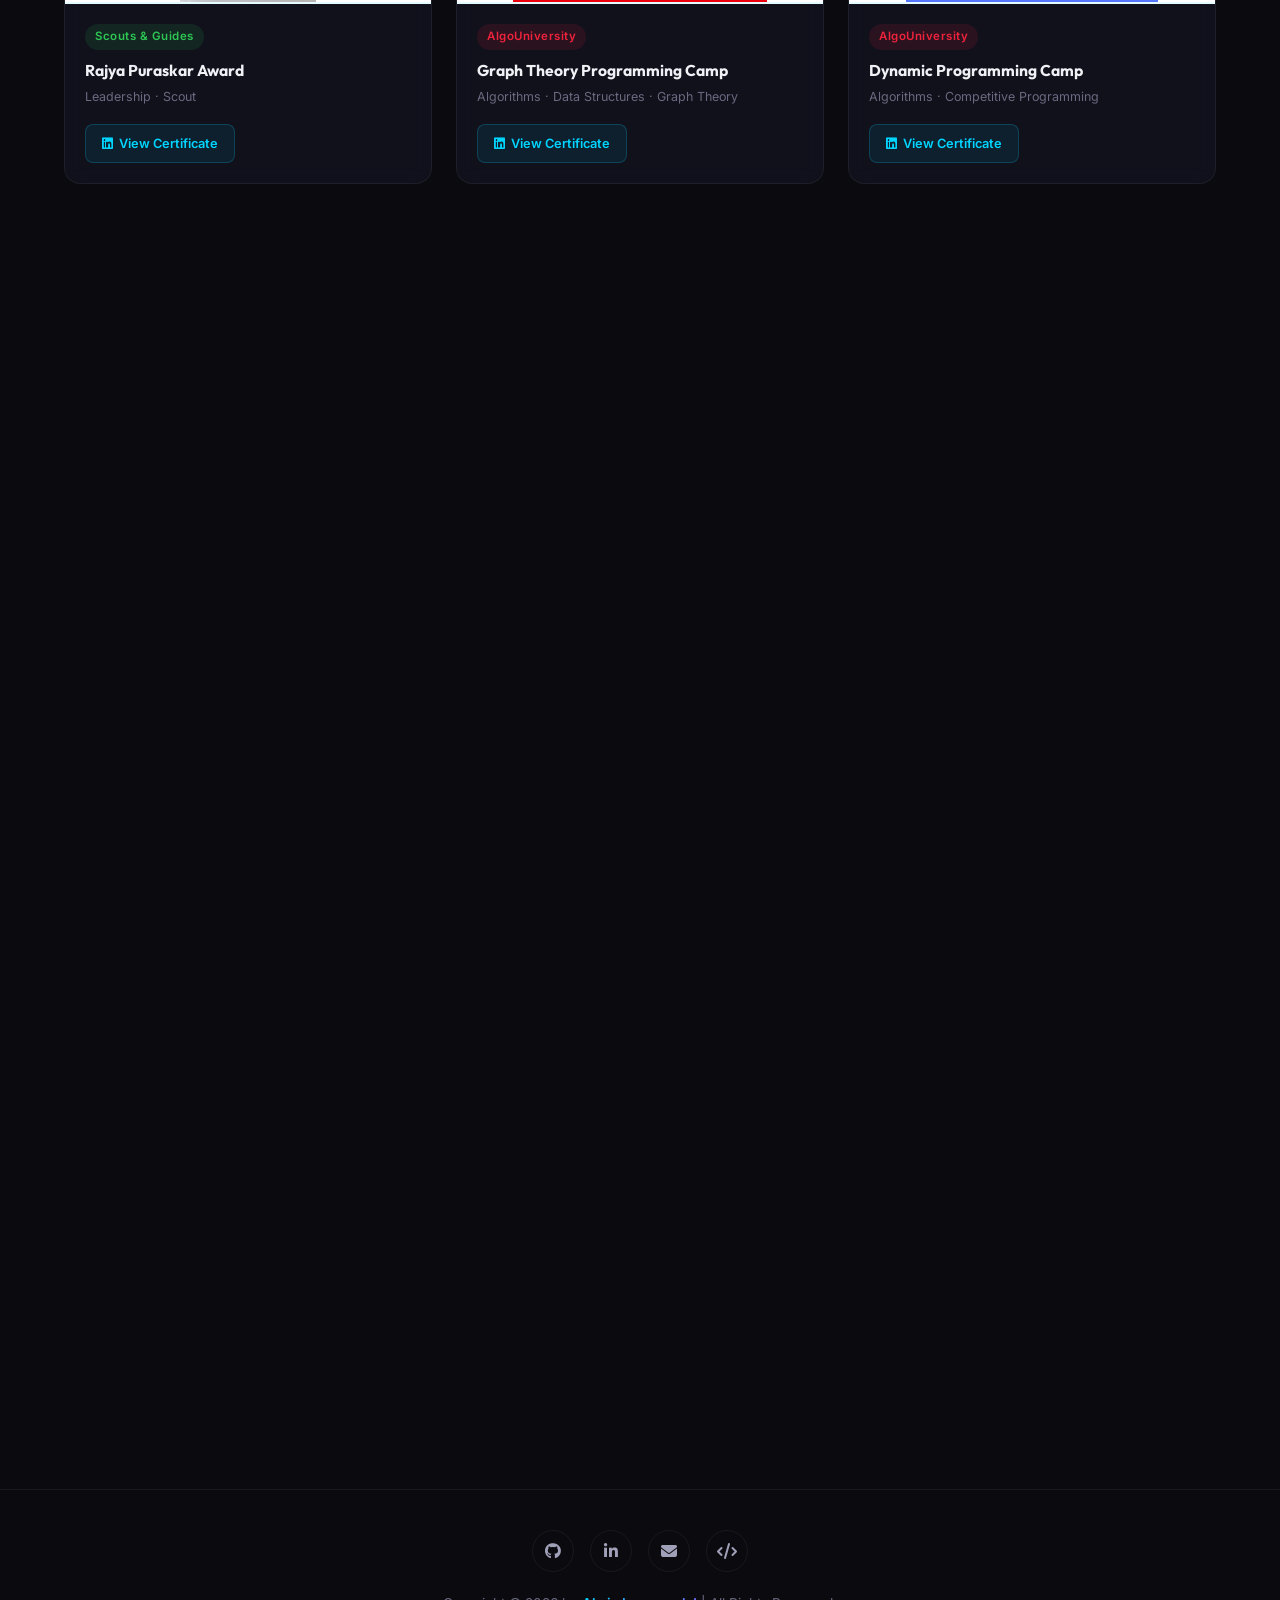
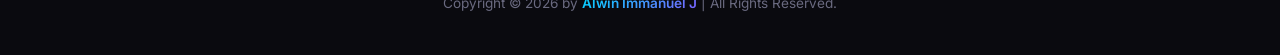
==== commit aef8f595: "Add new certifications: Infosys, iCAT, Udemy" ====
--- a/index.html
+++ b/index.html
@@ -648,6 +648,45 @@
           </div>
         </div>
 
+        <!-- 24 -->
+        <div class="cert-img-card reveal">
+          <div class="cert-image-preview">
+            <img src="infosys intern.png" alt="Infosys Springboard Virtual Internship Certificate" onerror="this.src='https://via.placeholder.com/600x400?text=Infosys+Certificate'">
+          </div>
+          <div class="cert-img-body">
+            <span class="cert-issuer-badge" style="background:rgba(0,124,195,0.12);color:#007cc3">Infosys</span>
+            <h4>Virtual Internship</h4>
+            <p>Springboard · Internship</p>
+            <a href="https://www.linkedin.com/posts/allvin-immanuvel-0a8517360_infosysspringboard-virtualinternship-learningjourney-share-7473786512900243456-rSqN/?utm_source=share&utm_medium=member_desktop&rcm=ACoAAFnG_MABkAUe-uTWvsOQQxwbTTl7DvZLidU" target="_blank" class="cert-view-btn"><i class="fab fa-linkedin"></i> View Certificate</a>
+          </div>
+        </div>
+
+        <!-- 25 -->
+        <div class="cert-img-card reveal">
+          <div class="cert-image-preview">
+            <img src="icat.png" alt="iCAT Aptitude Certificate" onerror="this.src='https://via.placeholder.com/600x400?text=iCAT+Certificate'">
+          </div>
+          <div class="cert-img-body">
+            <span class="cert-issuer-badge" style="background:rgba(255,89,94,0.12);color:#ff595e">iCAT</span>
+            <h4>Aptitude & Analytical Thinking</h4>
+            <p>Aptitude · Analytical Skills</p>
+            <a href="https://www.linkedin.com/posts/allvin-immanuvel-0a8517360_icat-aptitude-analyticalthinking-share-7473232494780141569-F8d_/?utm_source=share&utm_medium=member_desktop&rcm=ACoAAFnG_MABkAUe-uTWvsOQQxwbTTl7DvZLidU" target="_blank" class="cert-view-btn"><i class="fab fa-linkedin"></i> View Certificate</a>
+          </div>
+        </div>
+
+        <!-- 26 -->
+        <div class="cert-img-card reveal">
+          <div class="cert-image-preview">
+            <img src="udemy.png" alt="Udemy Data Analytics Certificate" onerror="this.src='https://via.placeholder.com/600x400?text=Udemy+Certificate'">
+          </div>
+          <div class="cert-img-body">
+            <span class="cert-issuer-badge" style="background:rgba(164,53,240,0.12);color:#a435f0">Udemy</span>
+            <h4>Excel Data Analytics</h4>
+            <p>Data Analytics · Excel</p>
+            <a href="https://www.linkedin.com/posts/allvin-immanuvel-0a8517360_excel-dataanalytics-udemy-share-7472544487303503872-siS5/?utm_source=share&utm_medium=member_desktop&rcm=ACoAAFnG_MABkAUe-uTWvsOQQxwbTTl7DvZLidU" target="_blank" class="cert-view-btn"><i class="fab fa-linkedin"></i> View Certificate</a>
+          </div>
+        </div>
+
       </div>
     </div>
   </section>
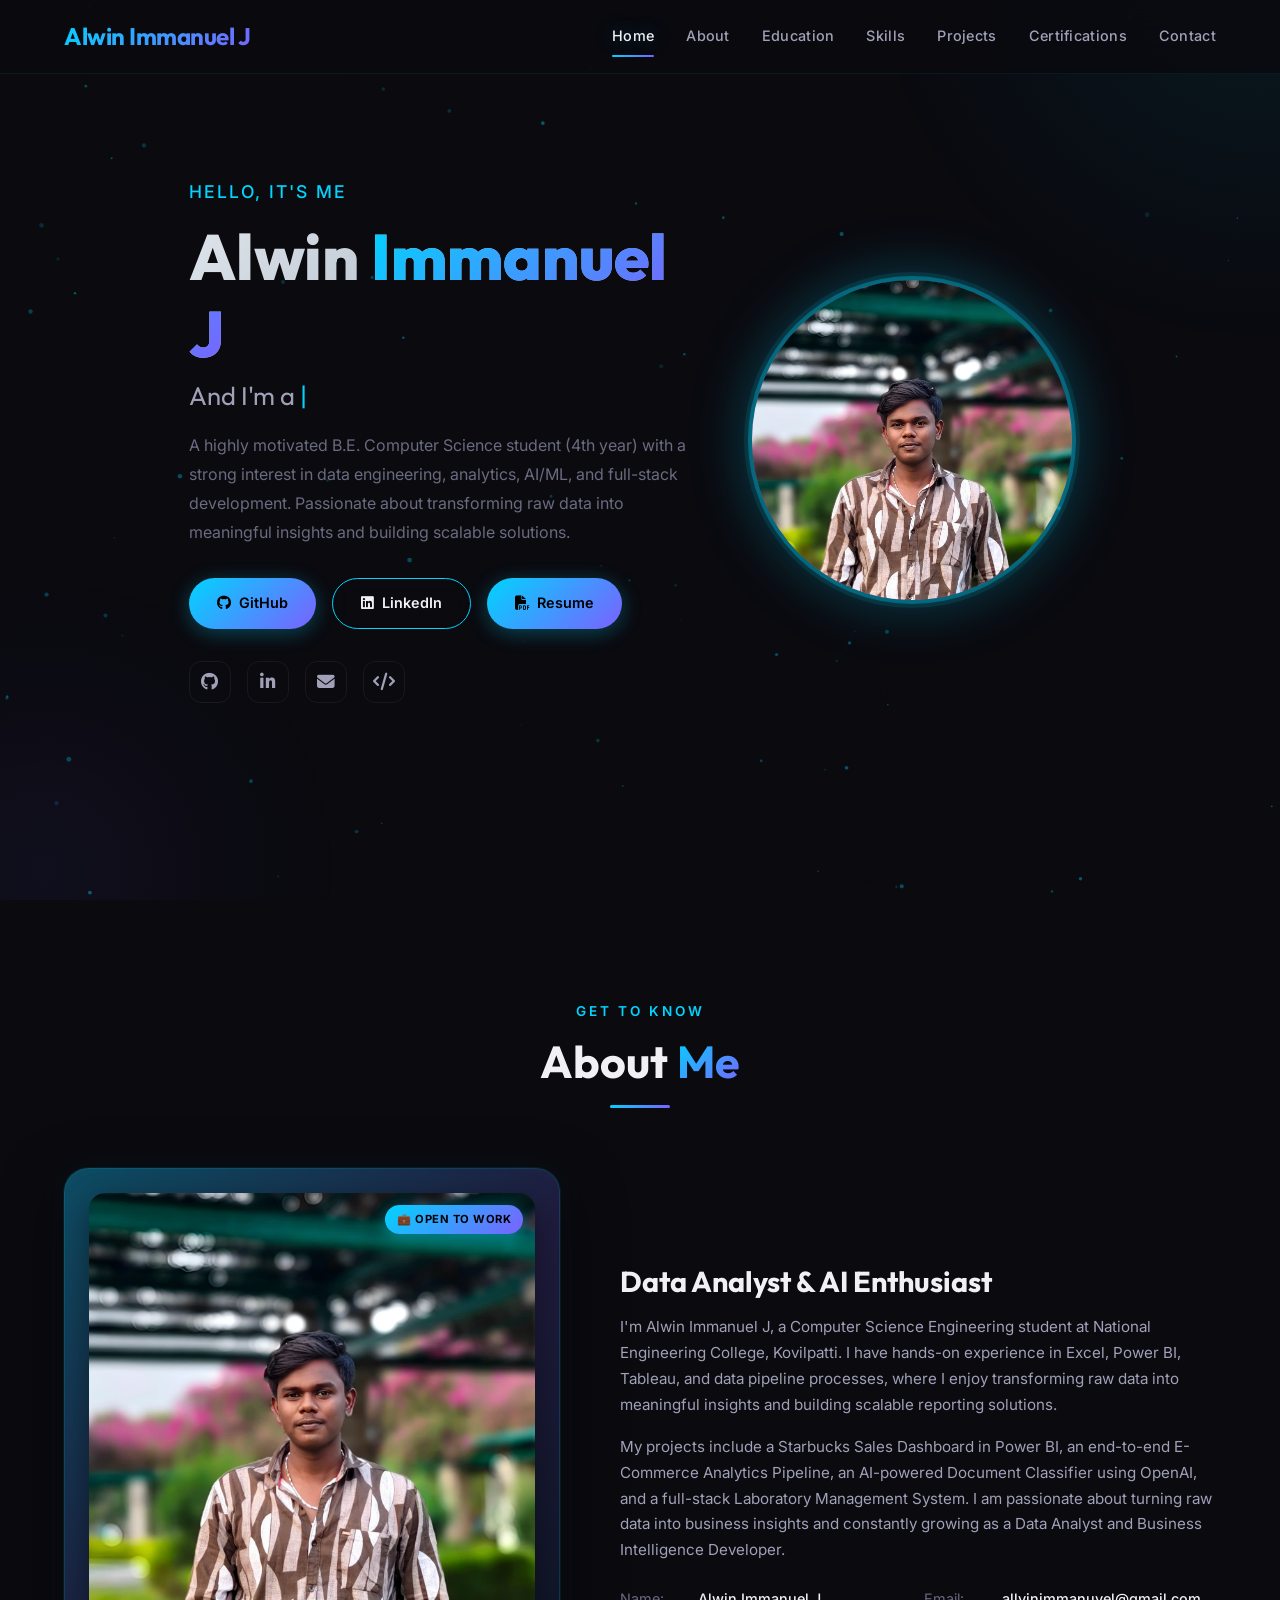
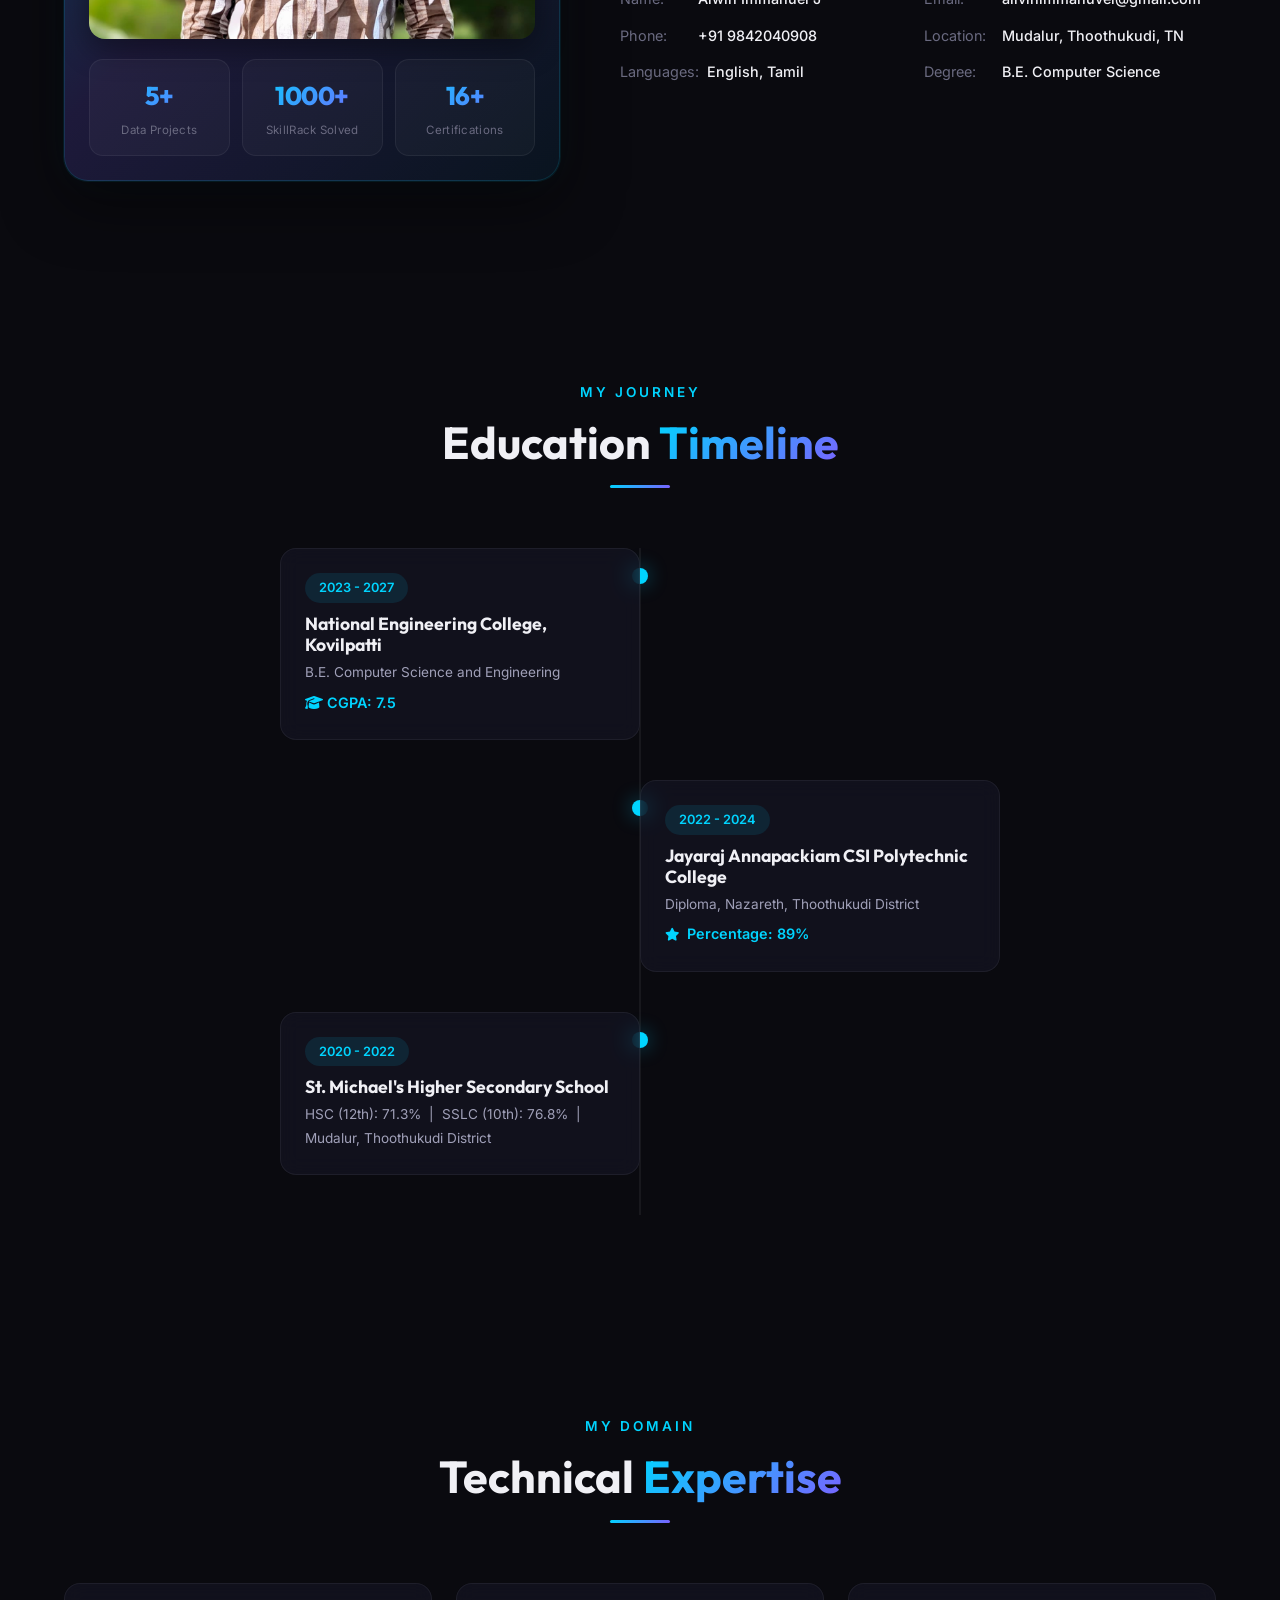
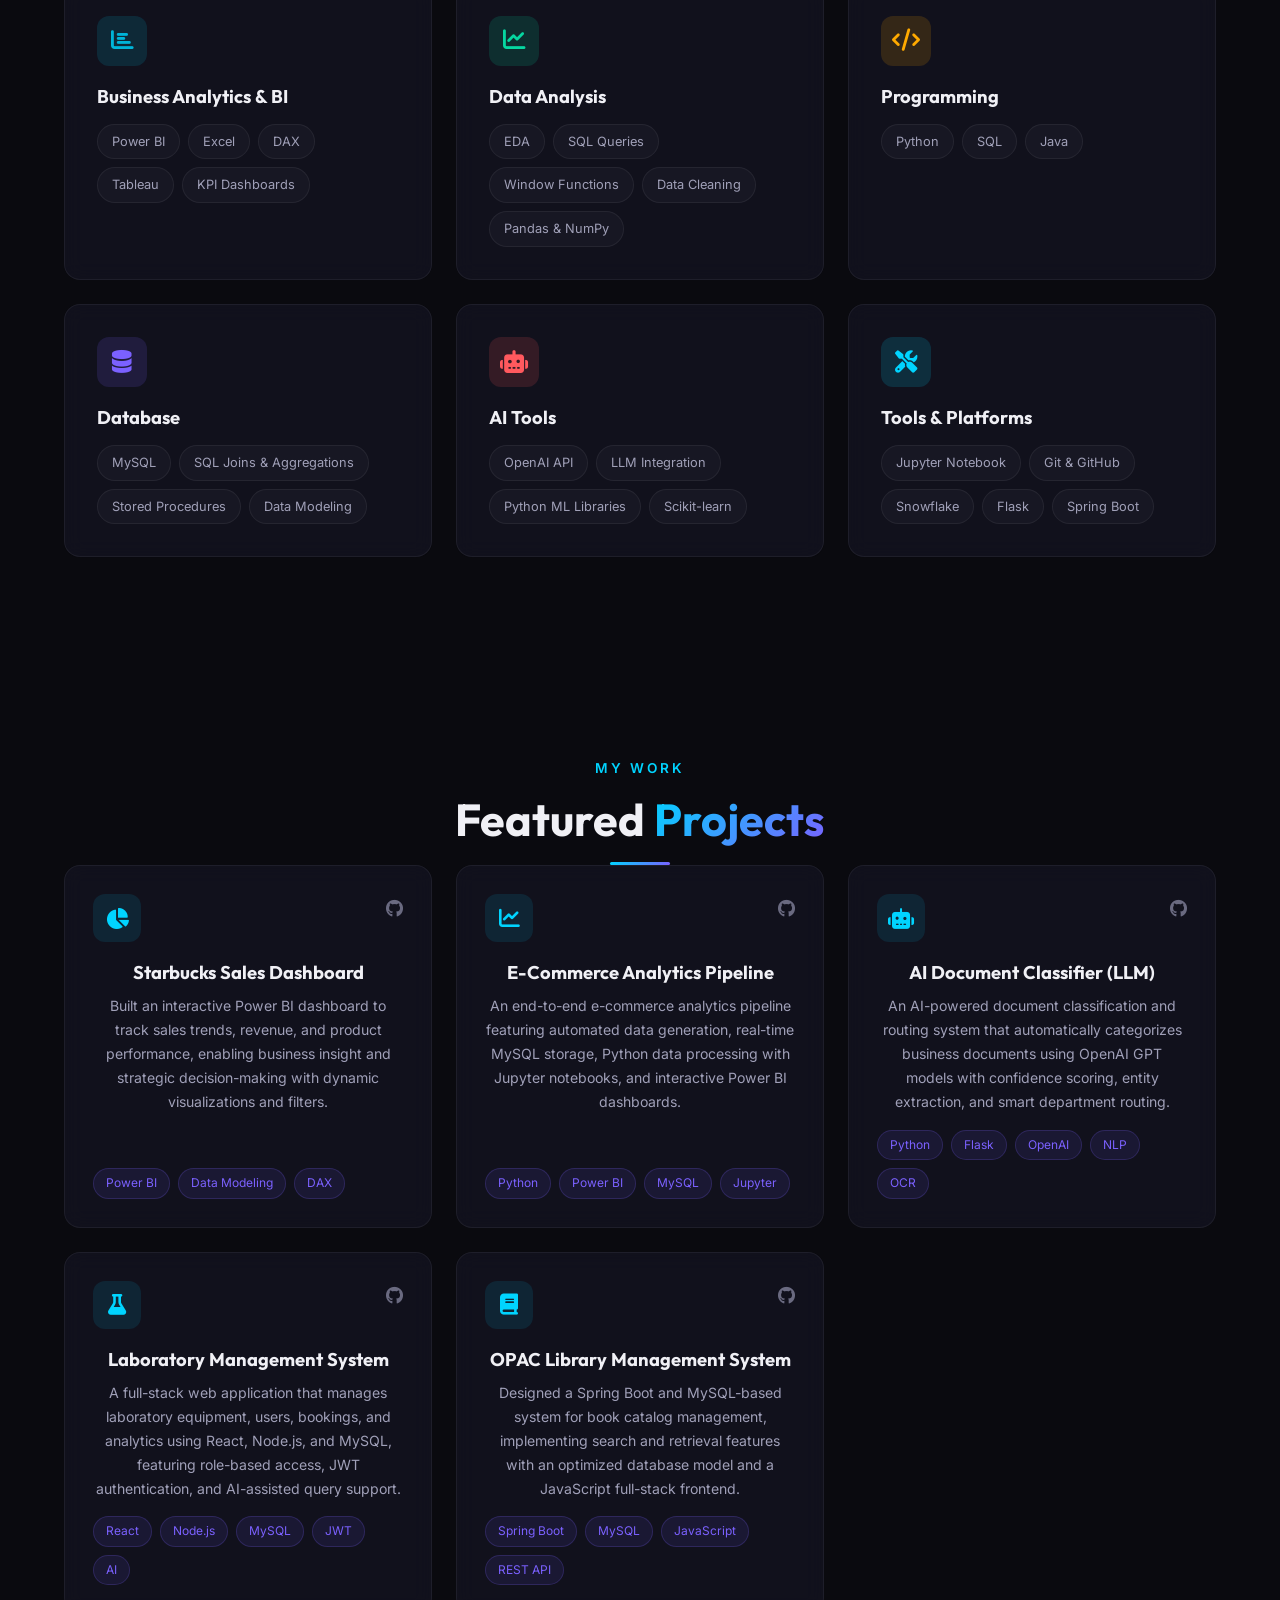
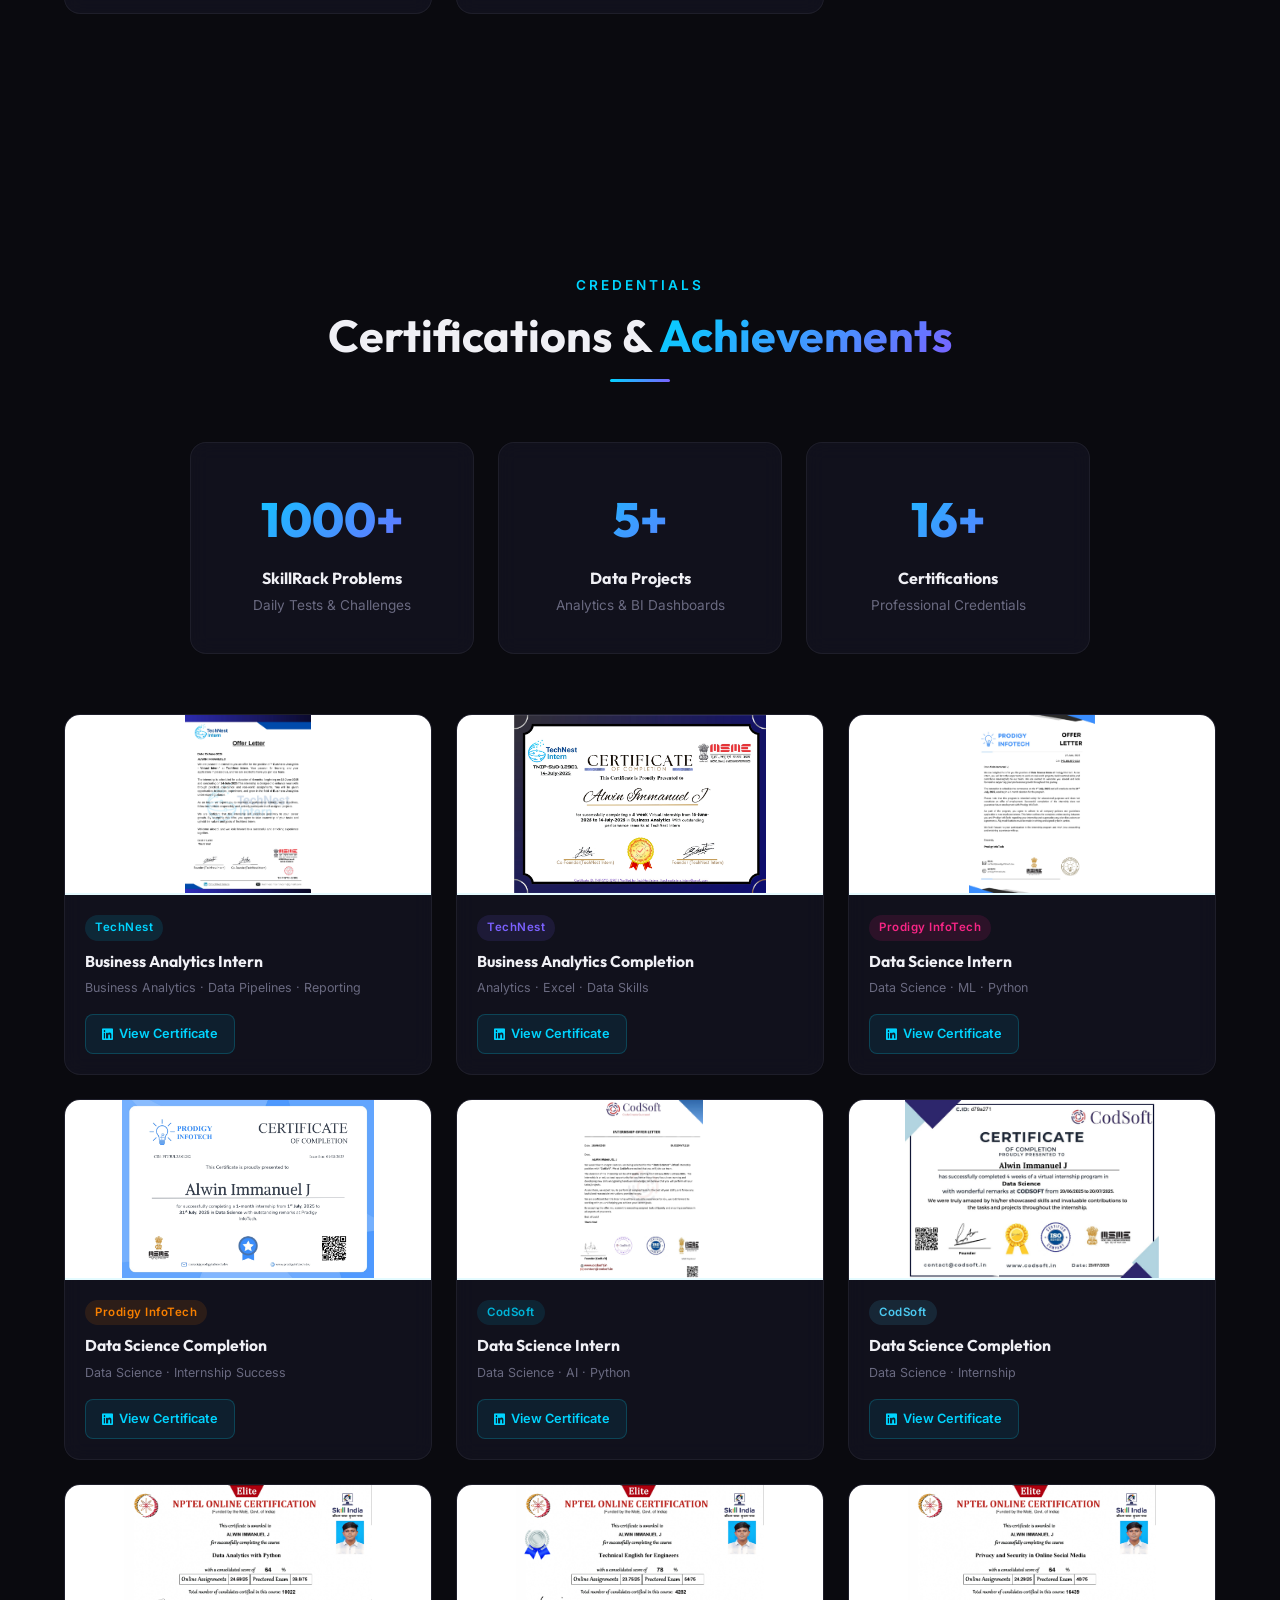
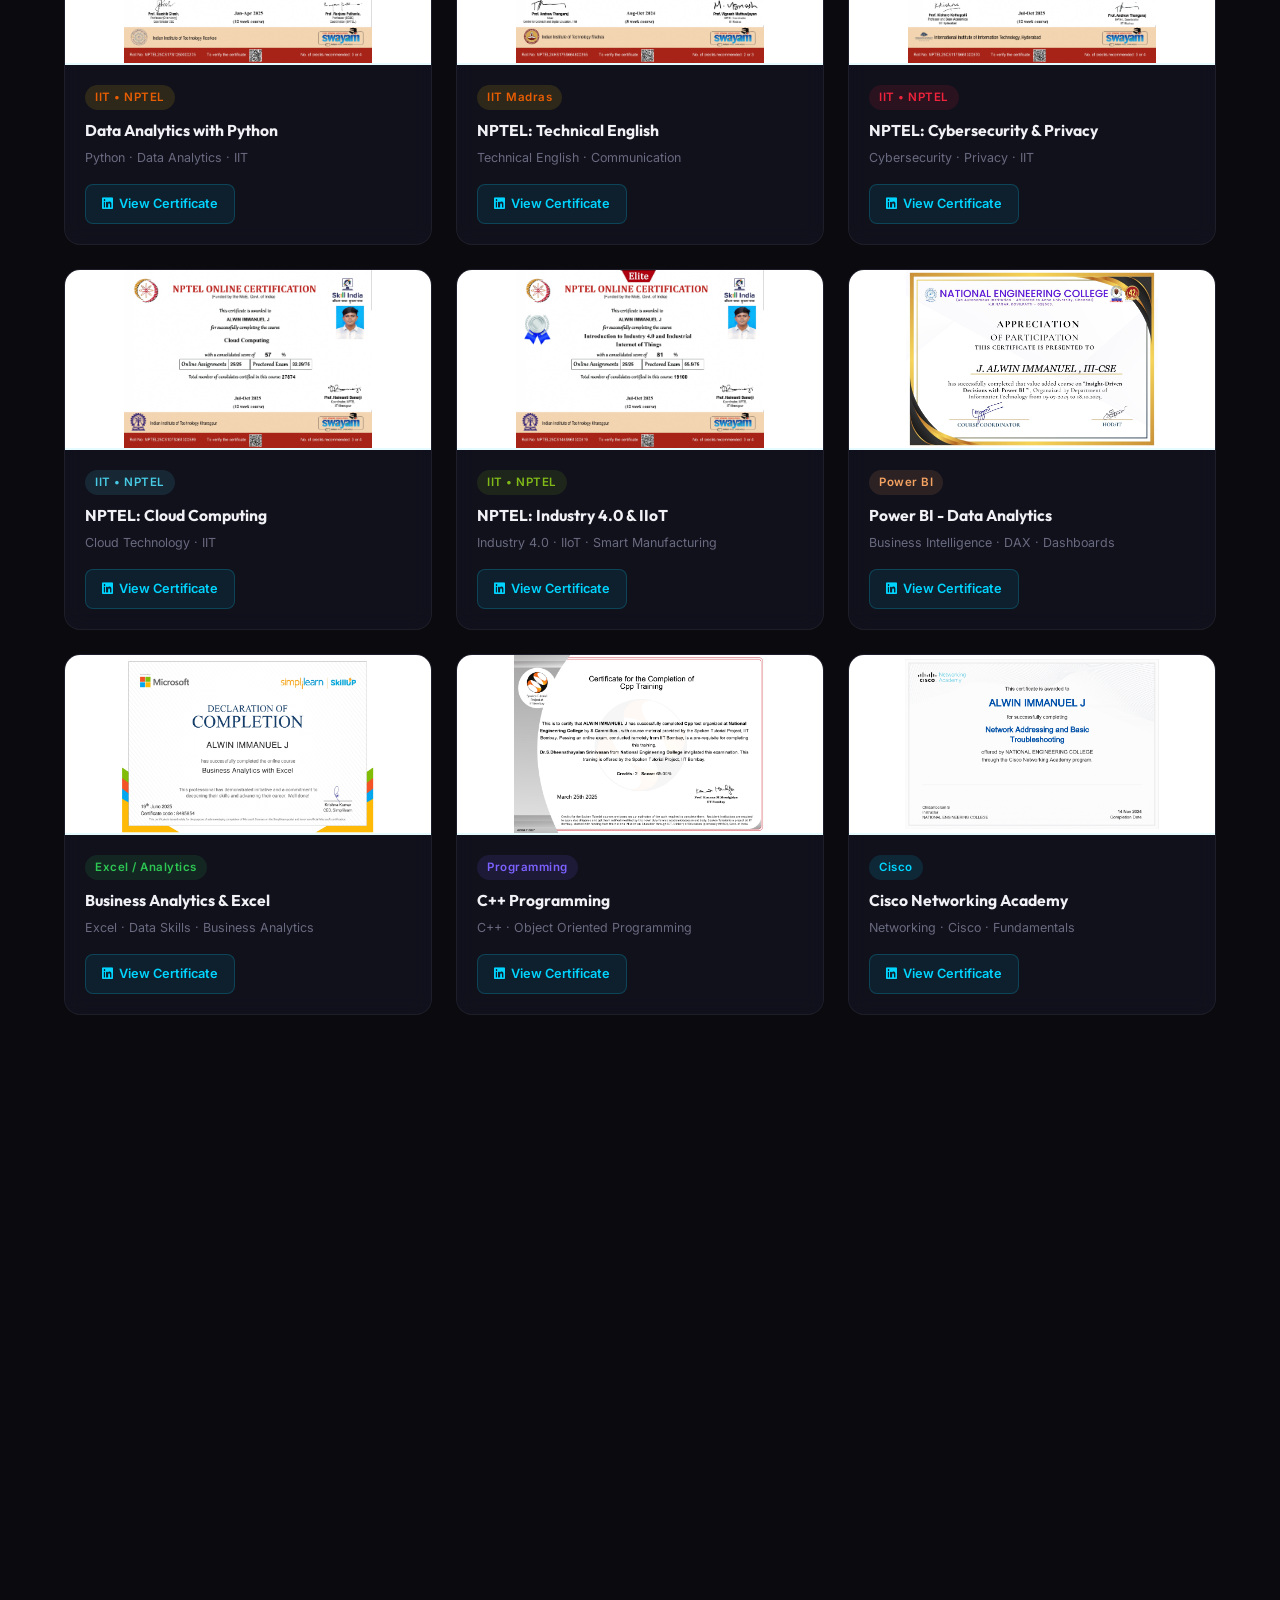
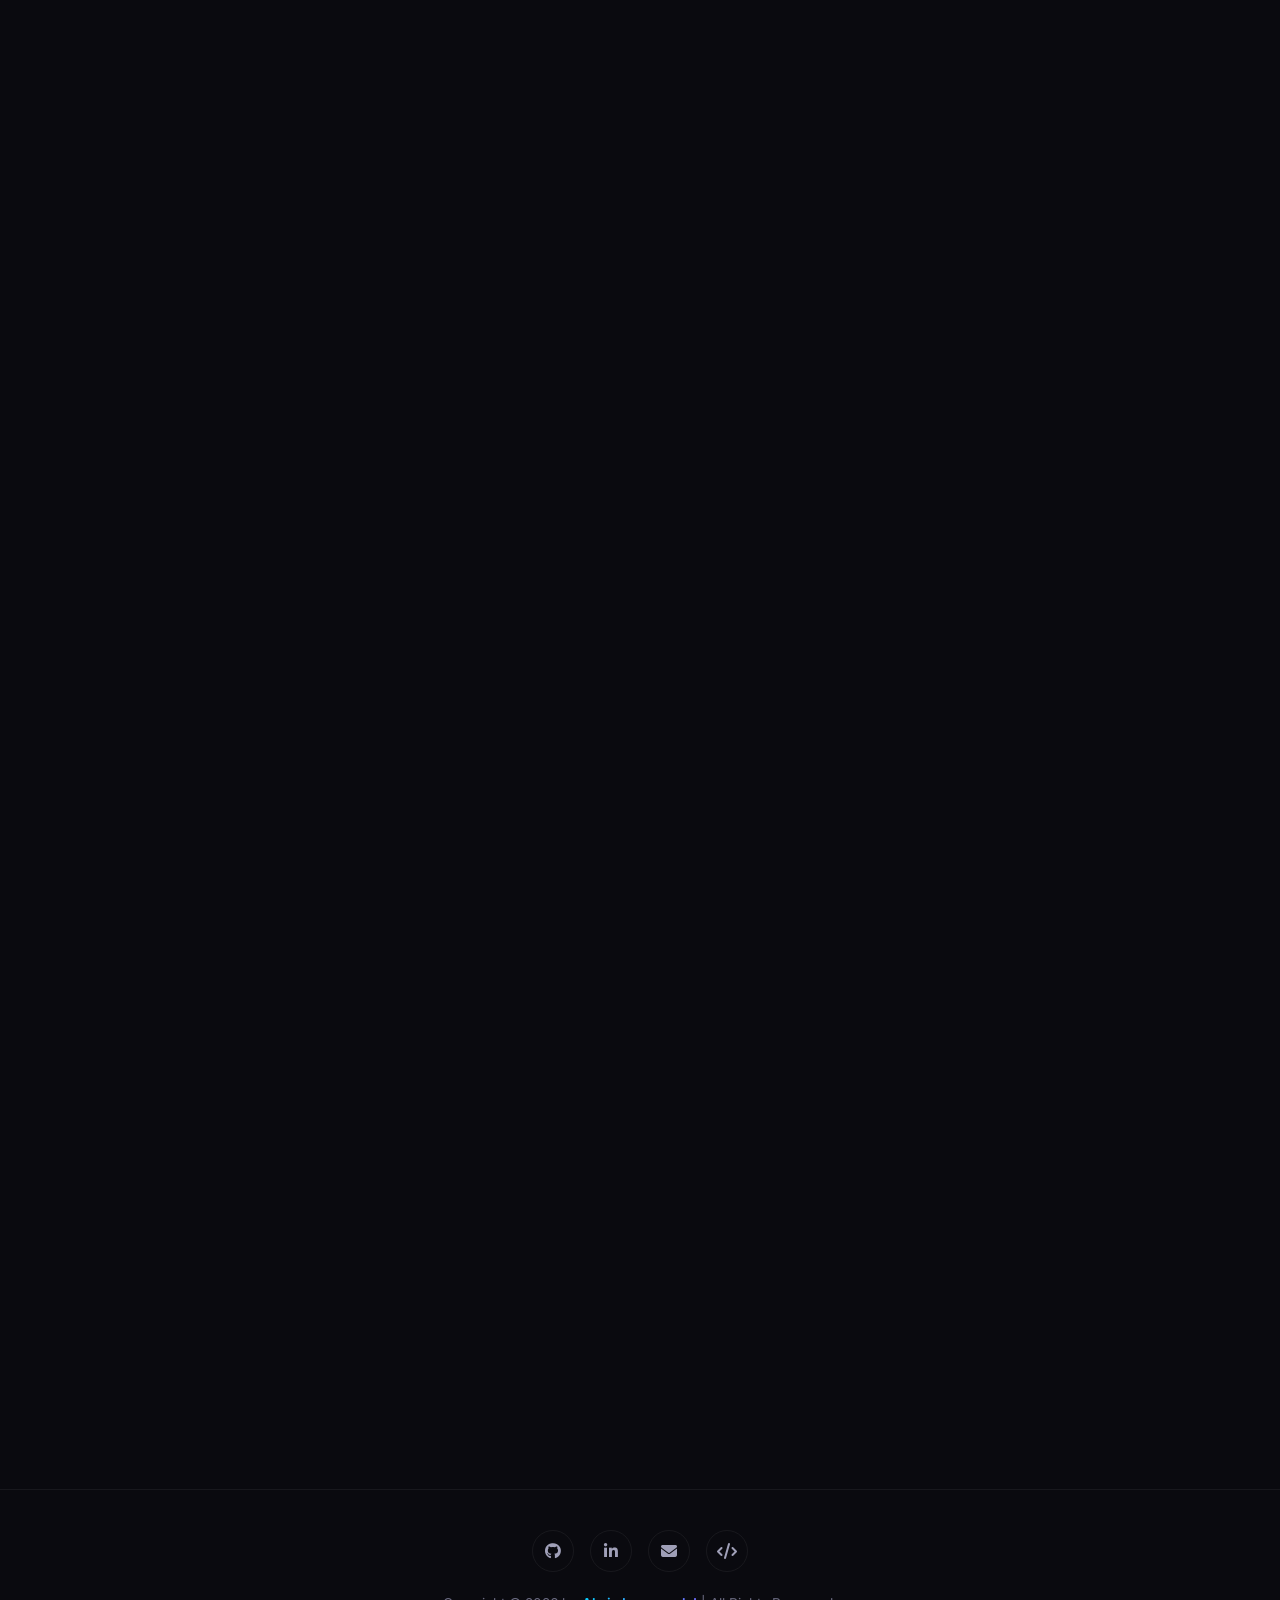
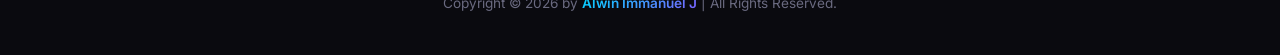
==== commit 5da92dca: "Fix contact form to use FormSubmit.co" ====
--- a/index.html
+++ b/index.html
@@ -731,10 +731,12 @@
             </div>
           </div>
         </div>
-        <form class="contact-form reveal-right" id="contact-form">
+        <form action="https://formsubmit.co/allvinimmanuvel@gmail.com" method="POST" class="contact-form reveal-right" id="contact-form">
           <div class="form-group"><input type="text" name="name" placeholder="Your Name" required></div>
           <div class="form-group"><input type="email" name="email" placeholder="Your Email" required></div>
           <div class="form-group"><textarea name="message" placeholder="Your Message" required></textarea></div>
+          <input type="hidden" name="_subject" value="New message from your portfolio!">
+          <input type="hidden" name="_template" value="table">
           <button type="submit" class="btn btn-primary" style="width:100%;justify-content:center"><i
               class="fas fa-paper-plane"></i> Send Message</button>
         </form>
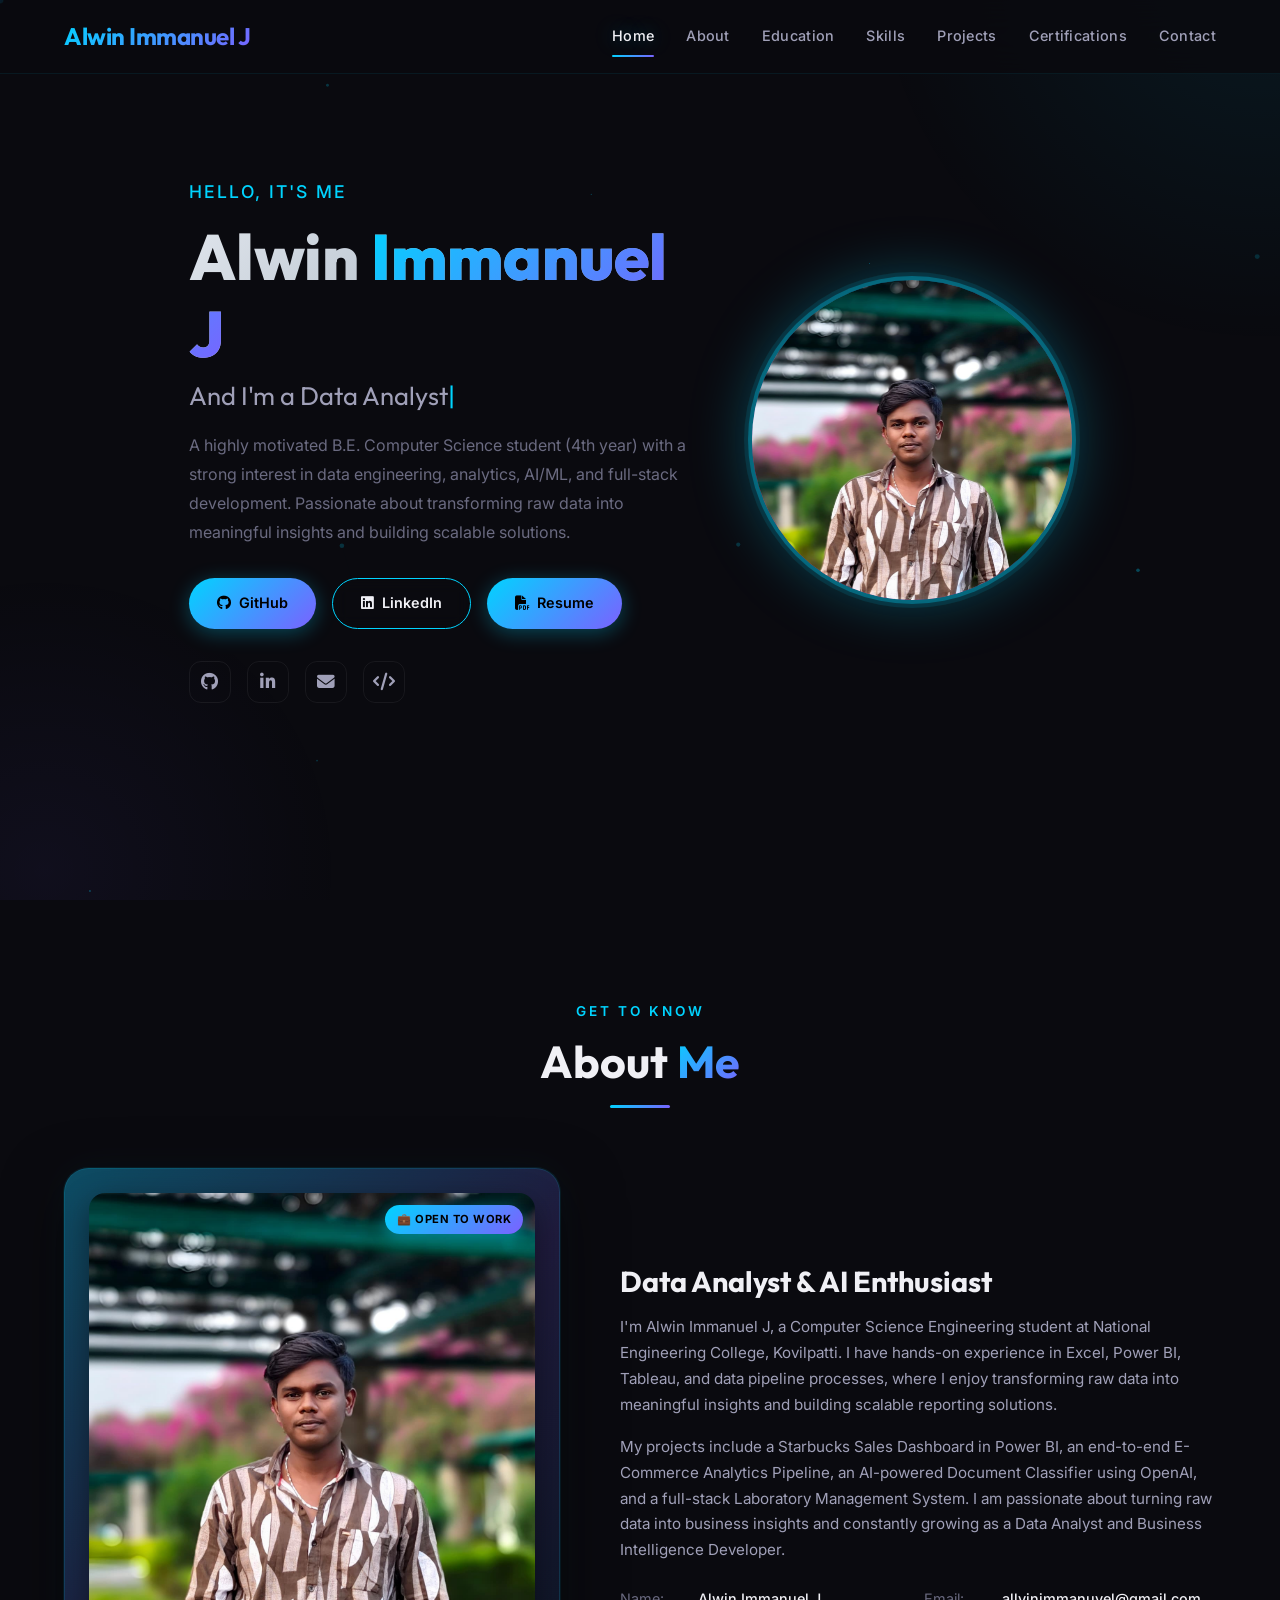
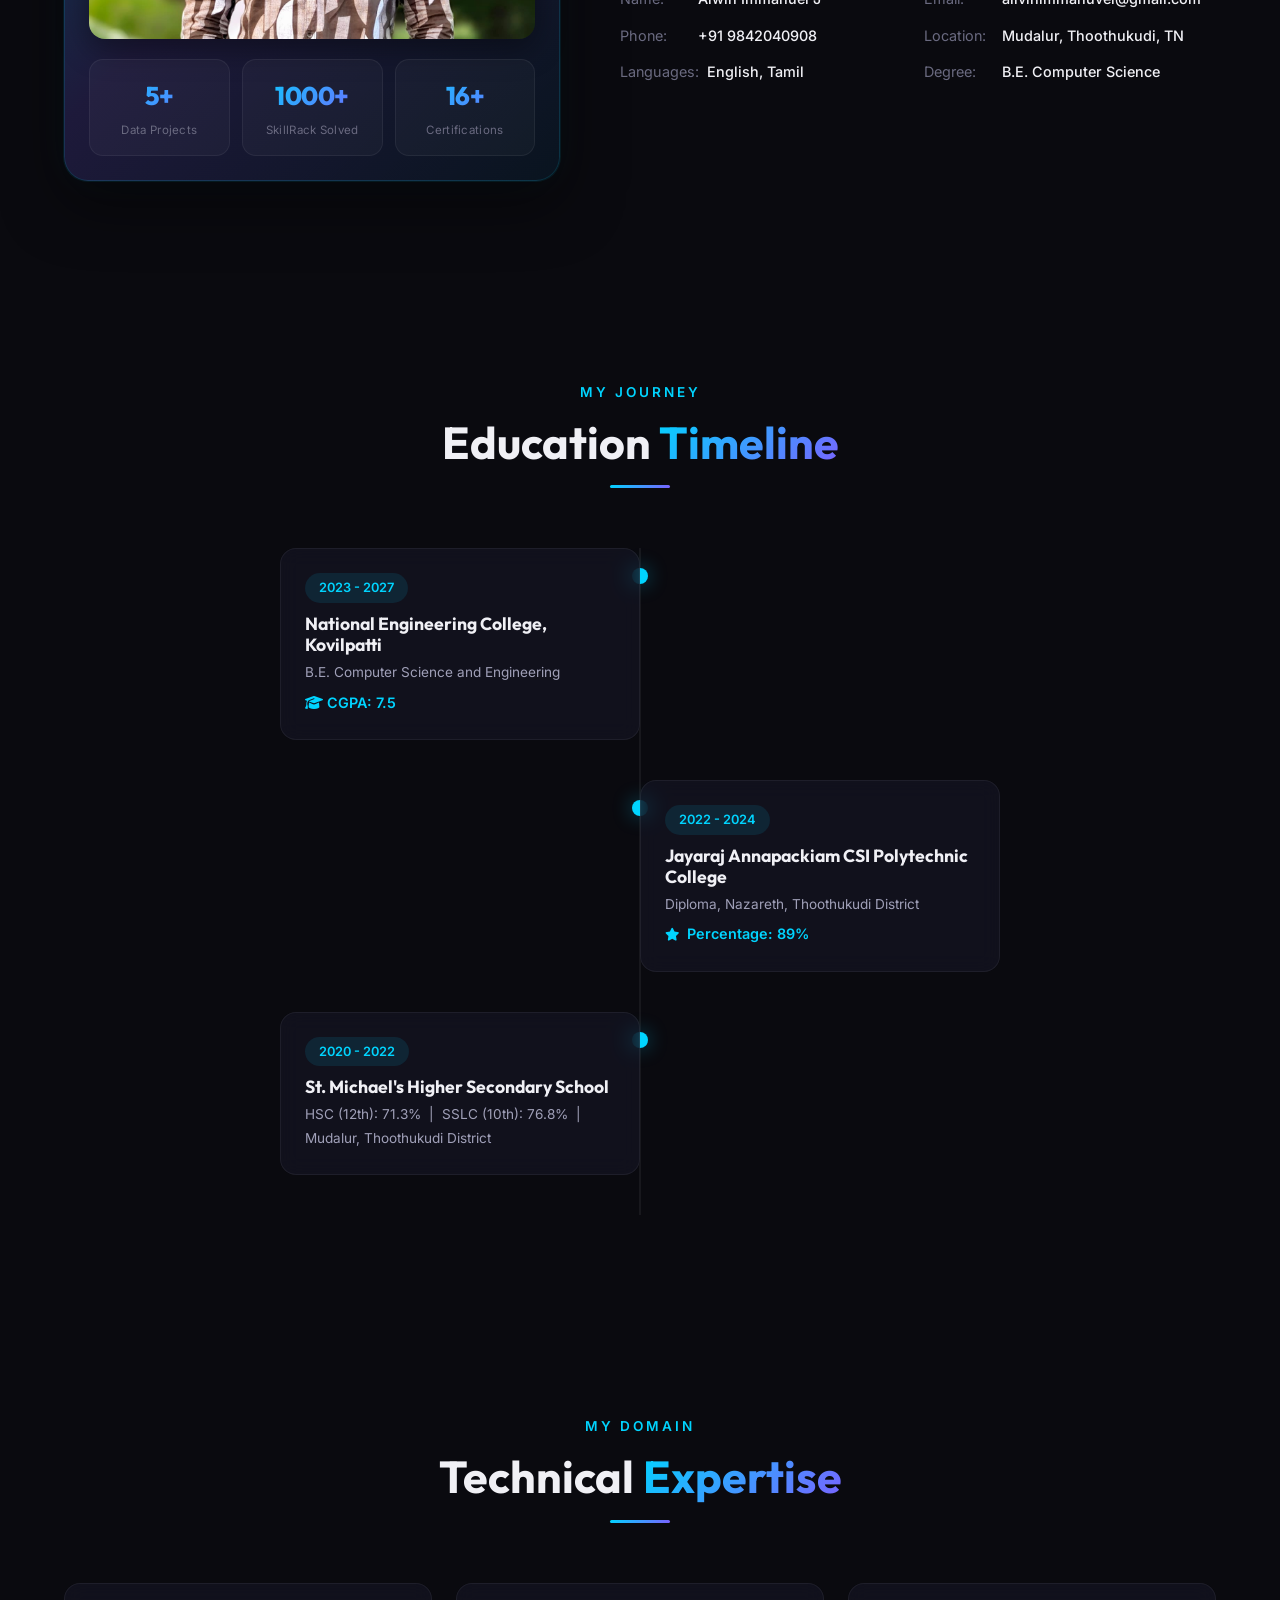
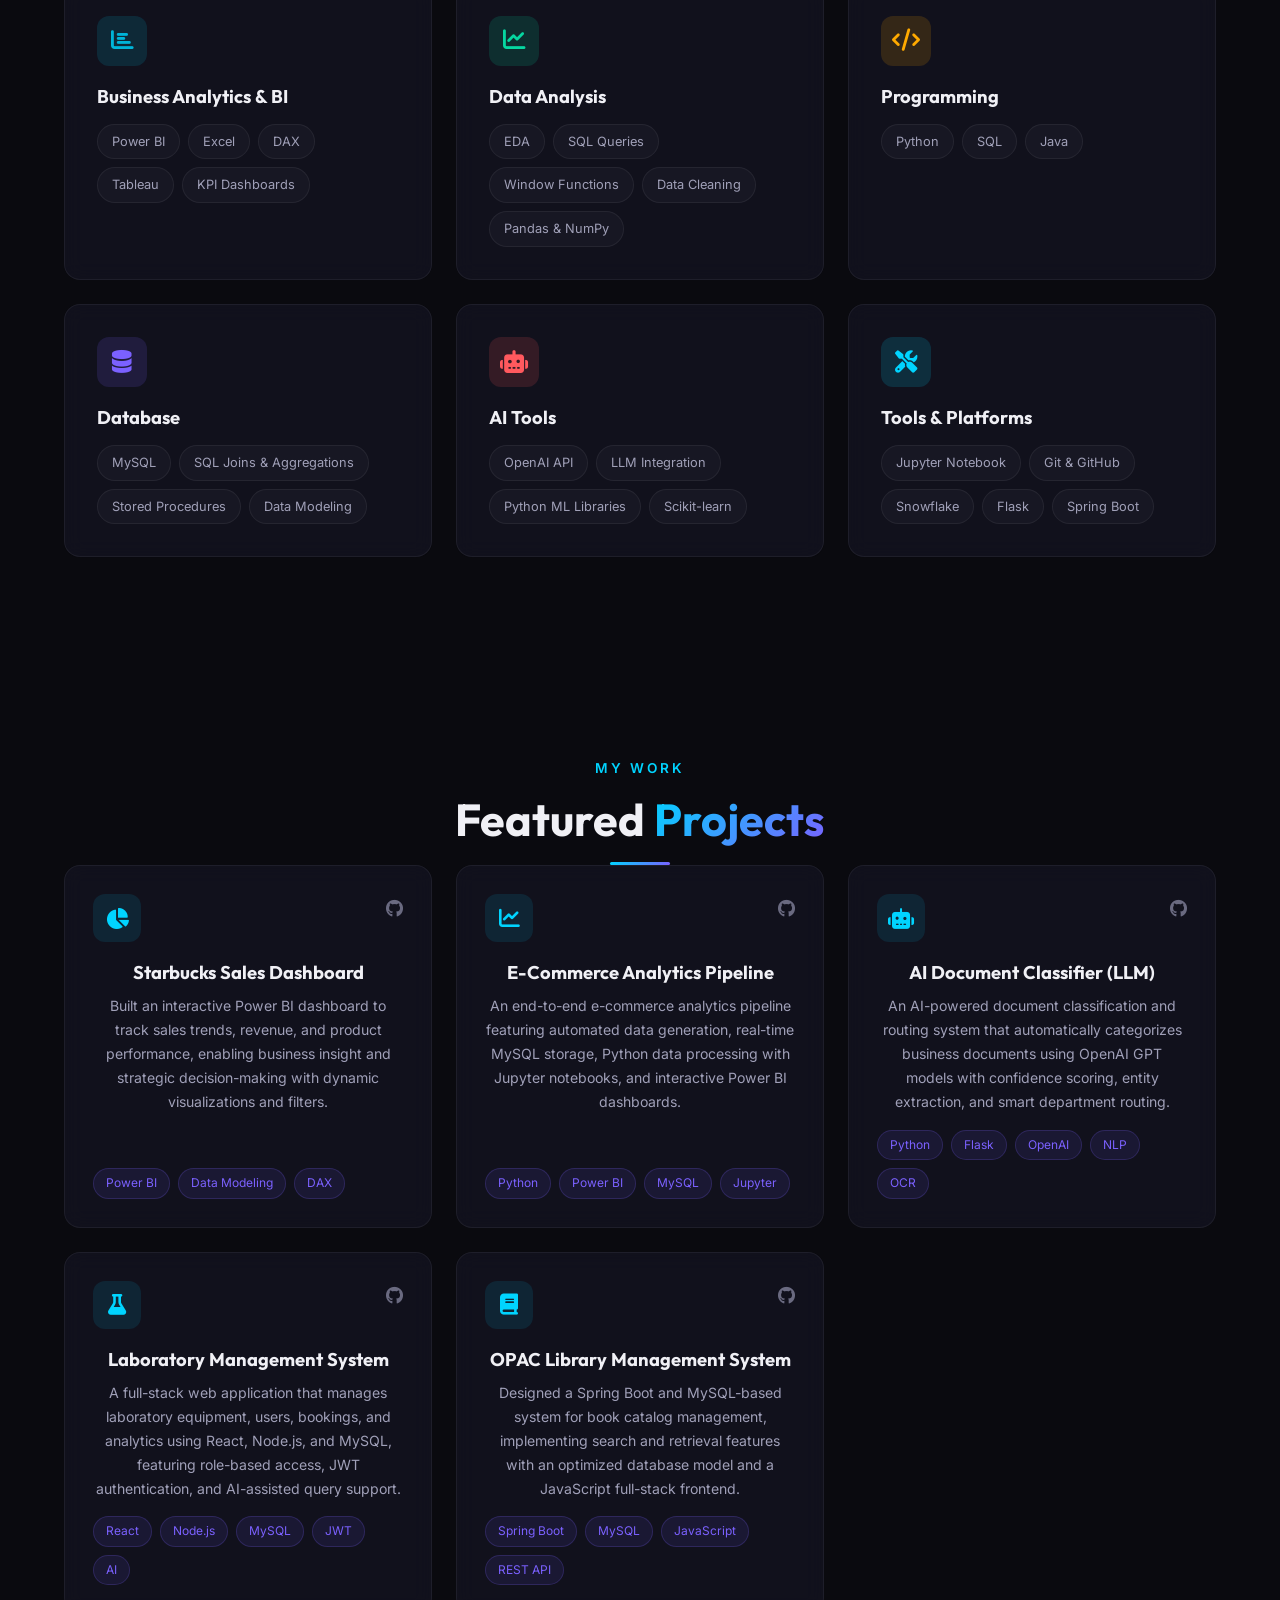
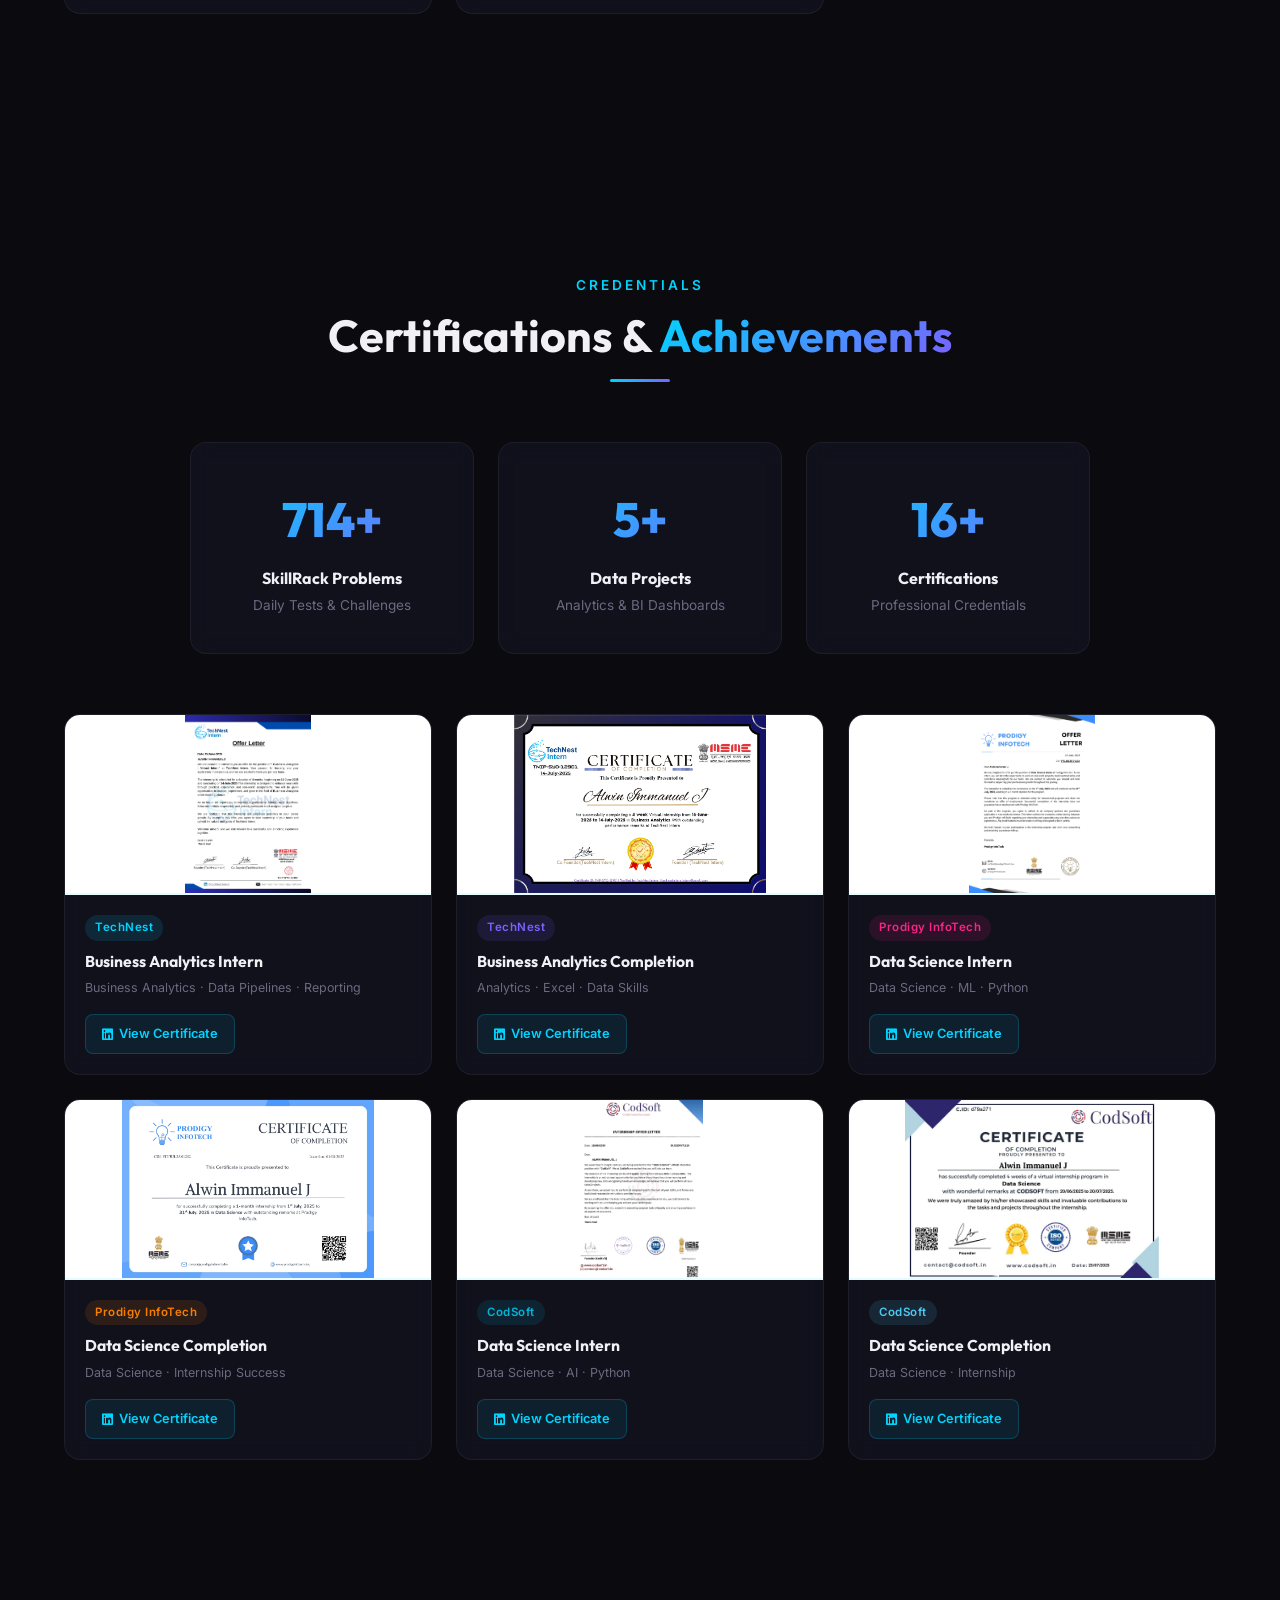
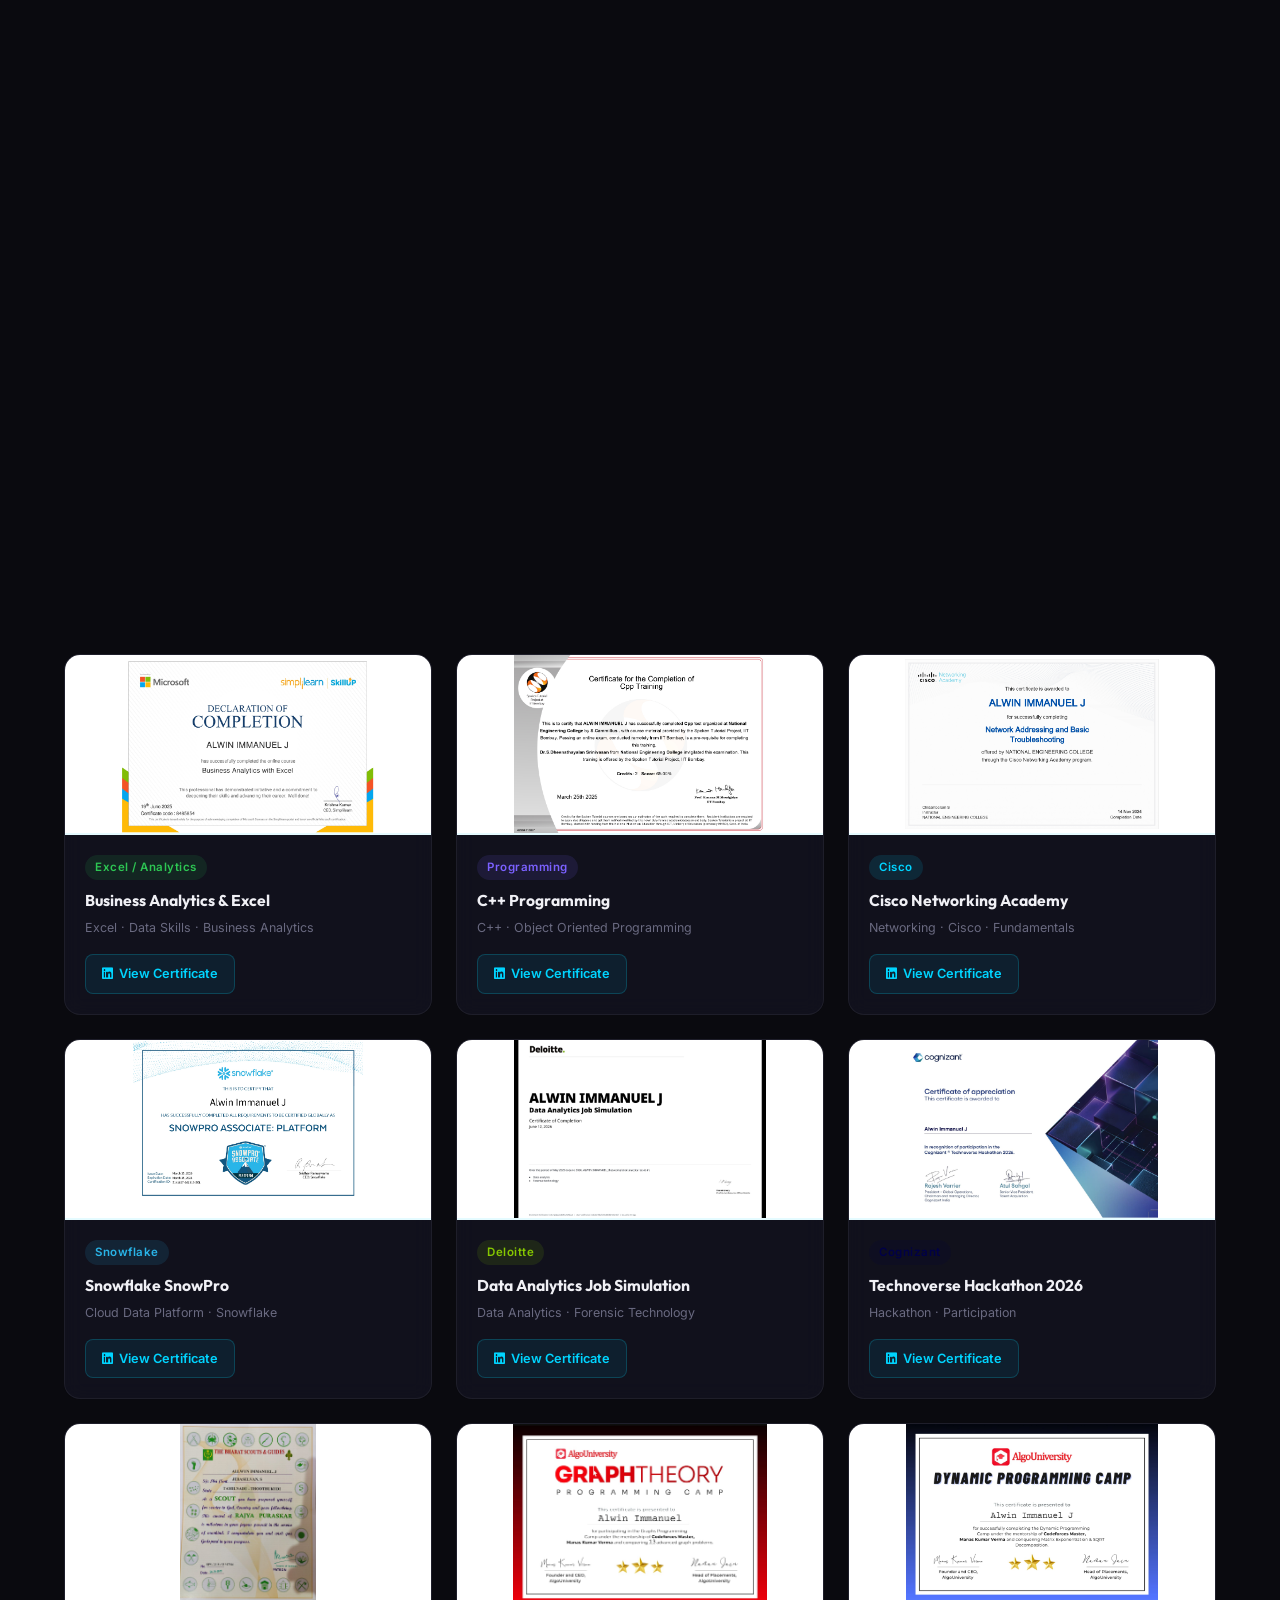
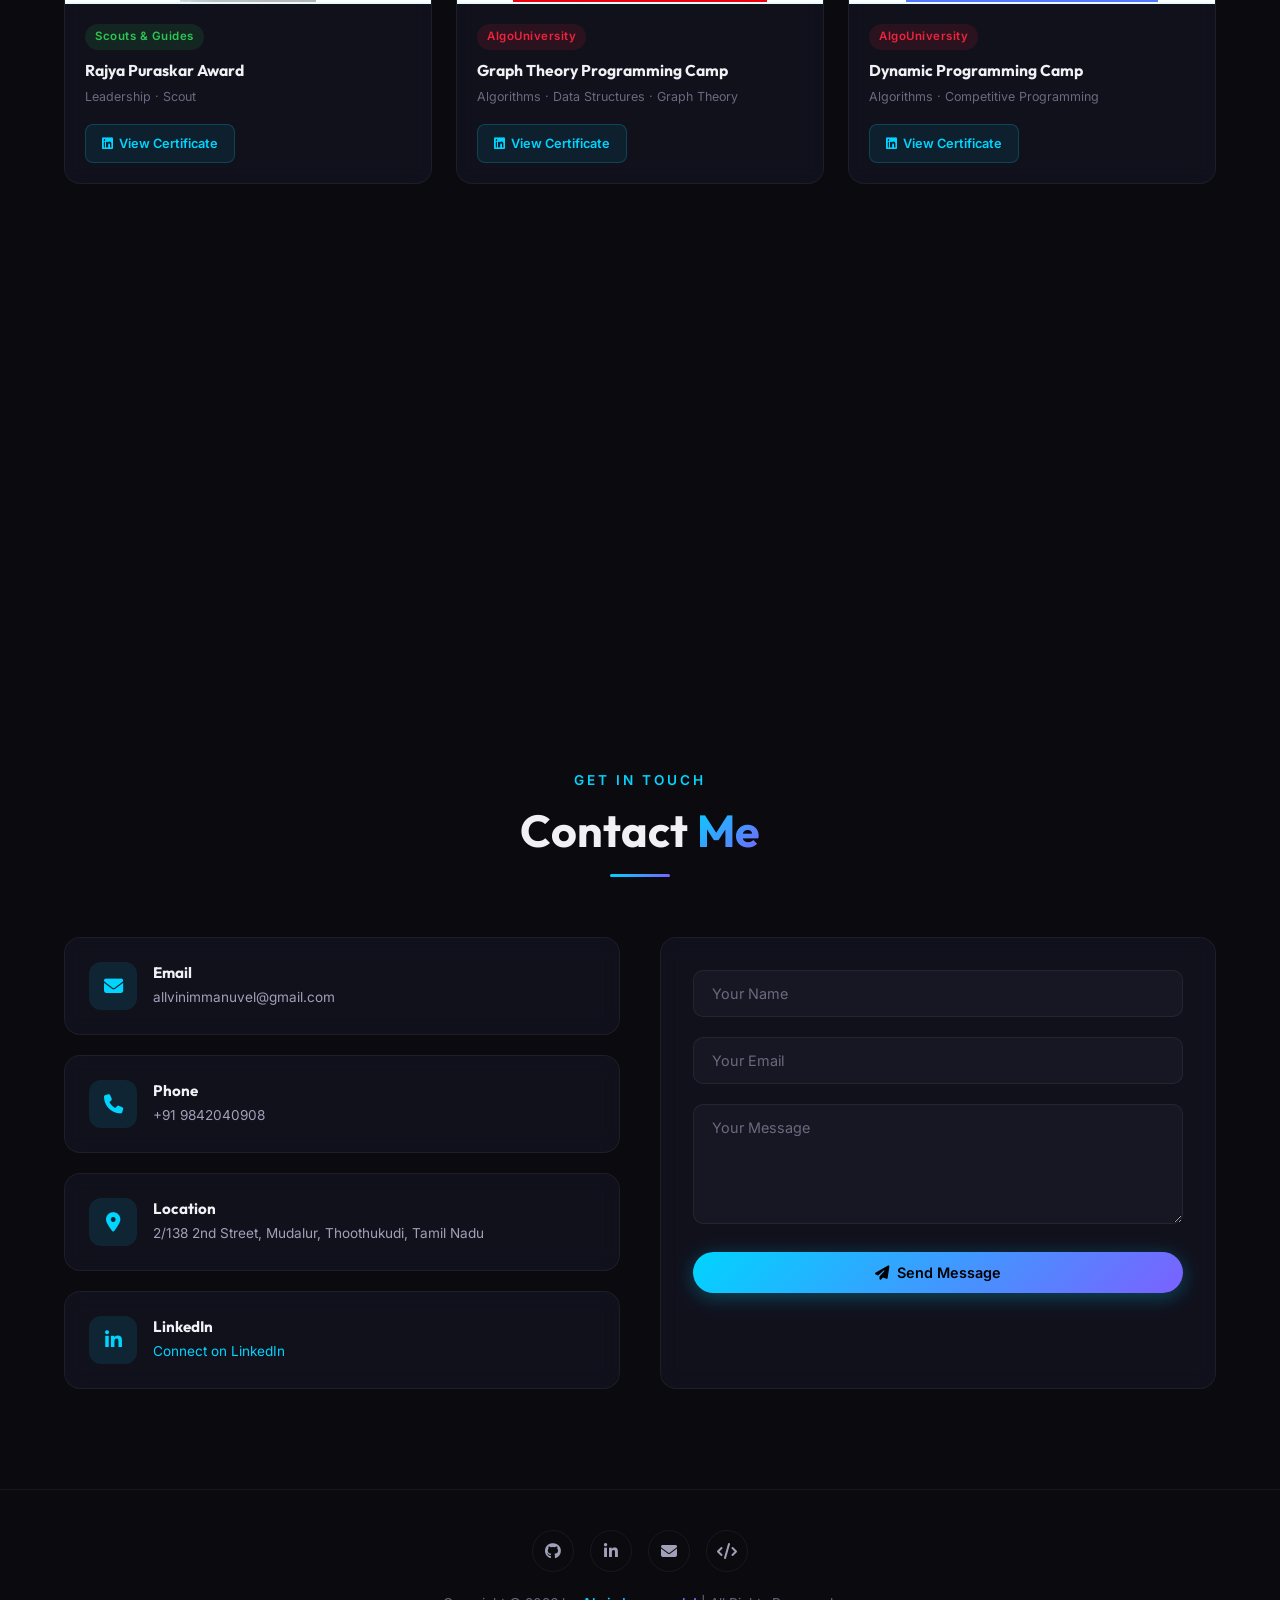
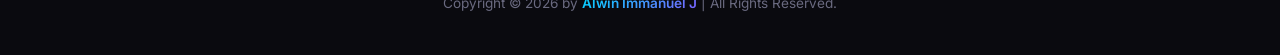
==== commit a7d9a854: "Add cache buster to script.js to fix email form caching" ====
--- a/index.html
+++ b/index.html
@@ -772,7 +772,7 @@
     </div>
   </div>
 
-  <script src="script.js"></script>
+  <script src="script.js?v=2"></script>
 
 </body>
 
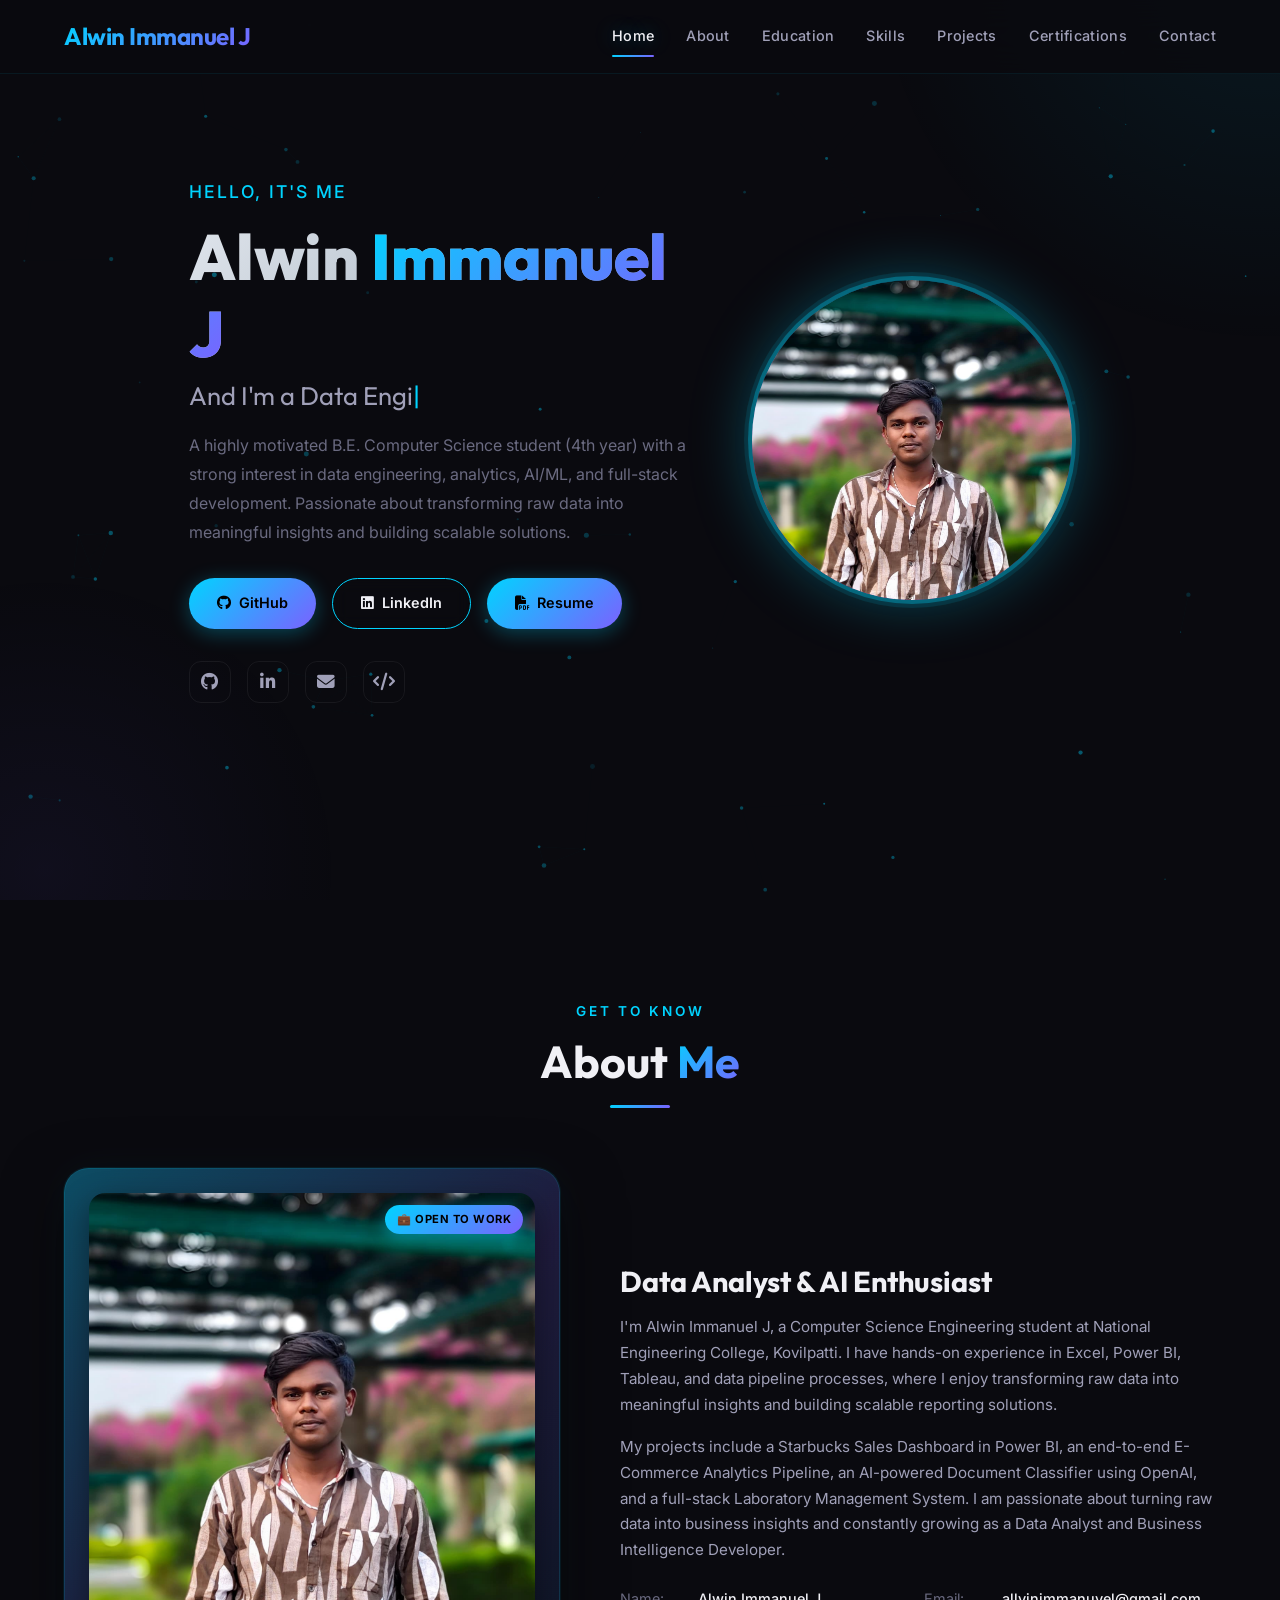
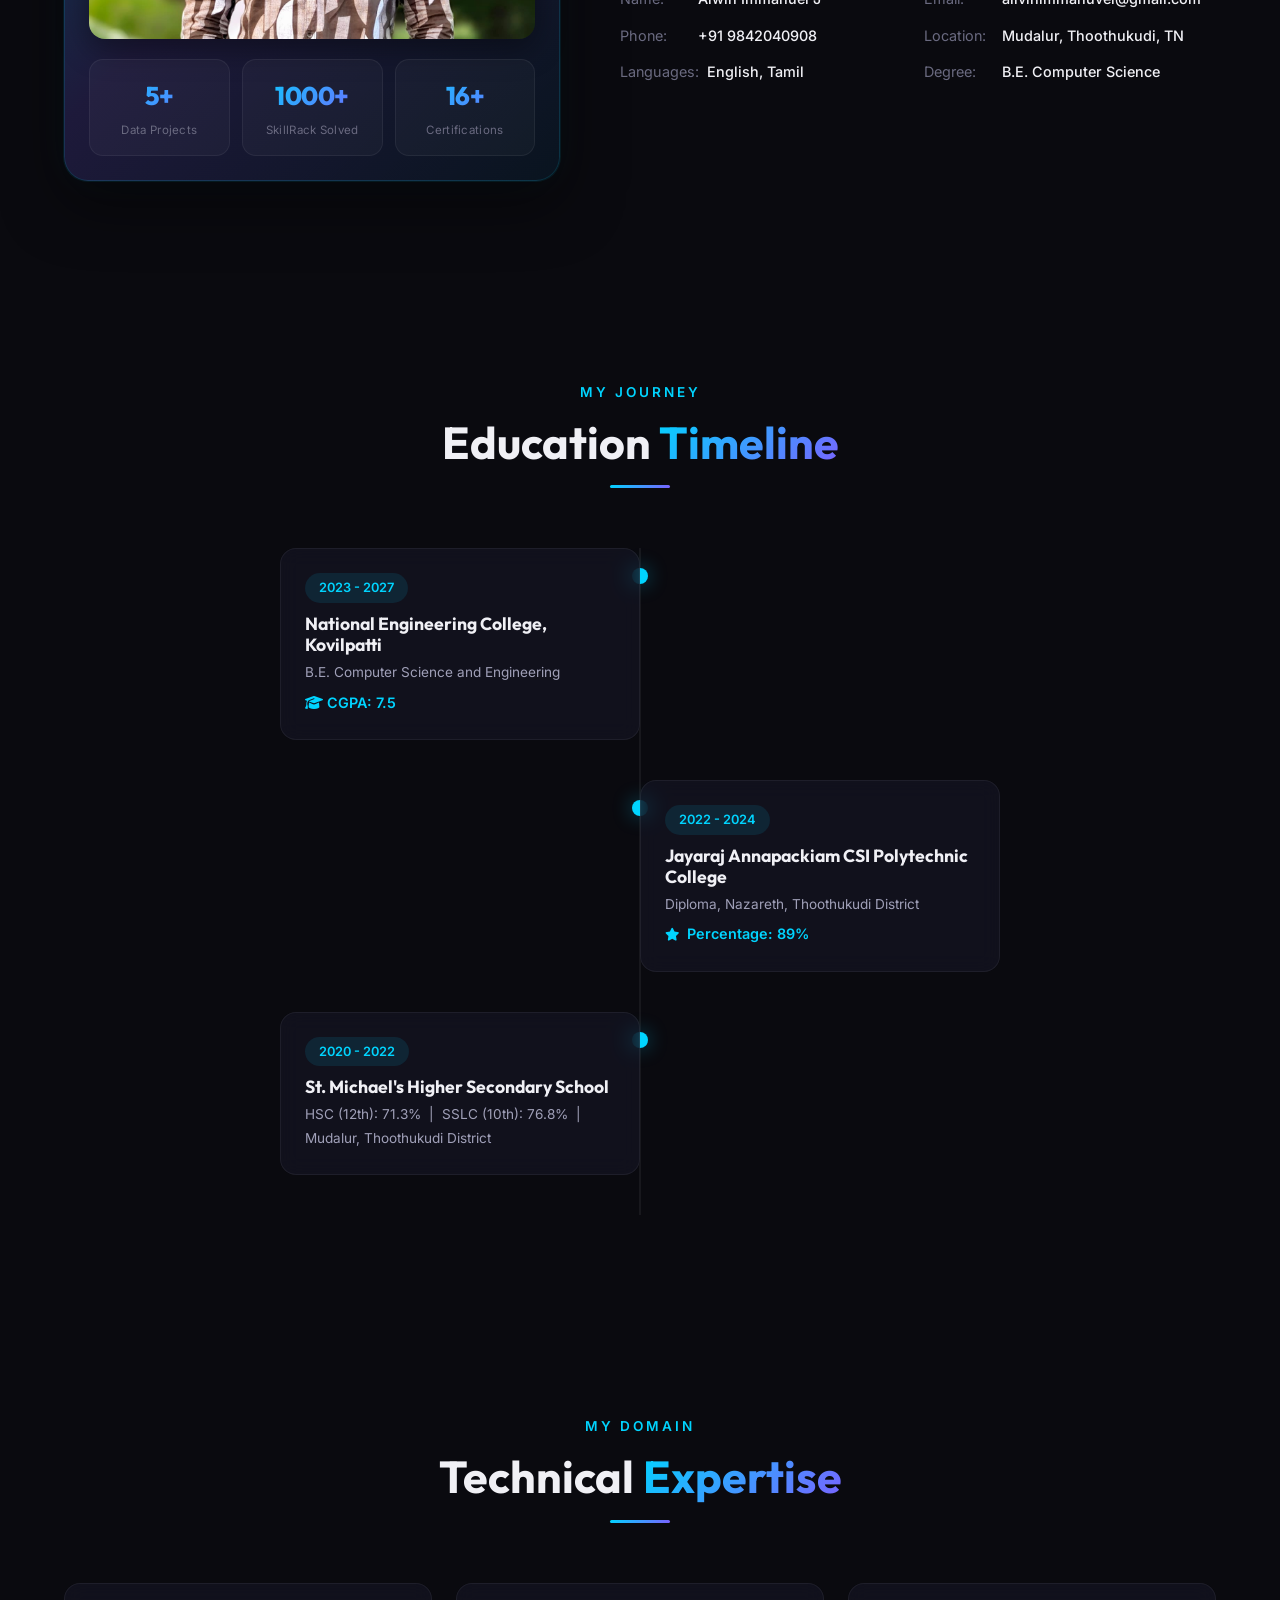
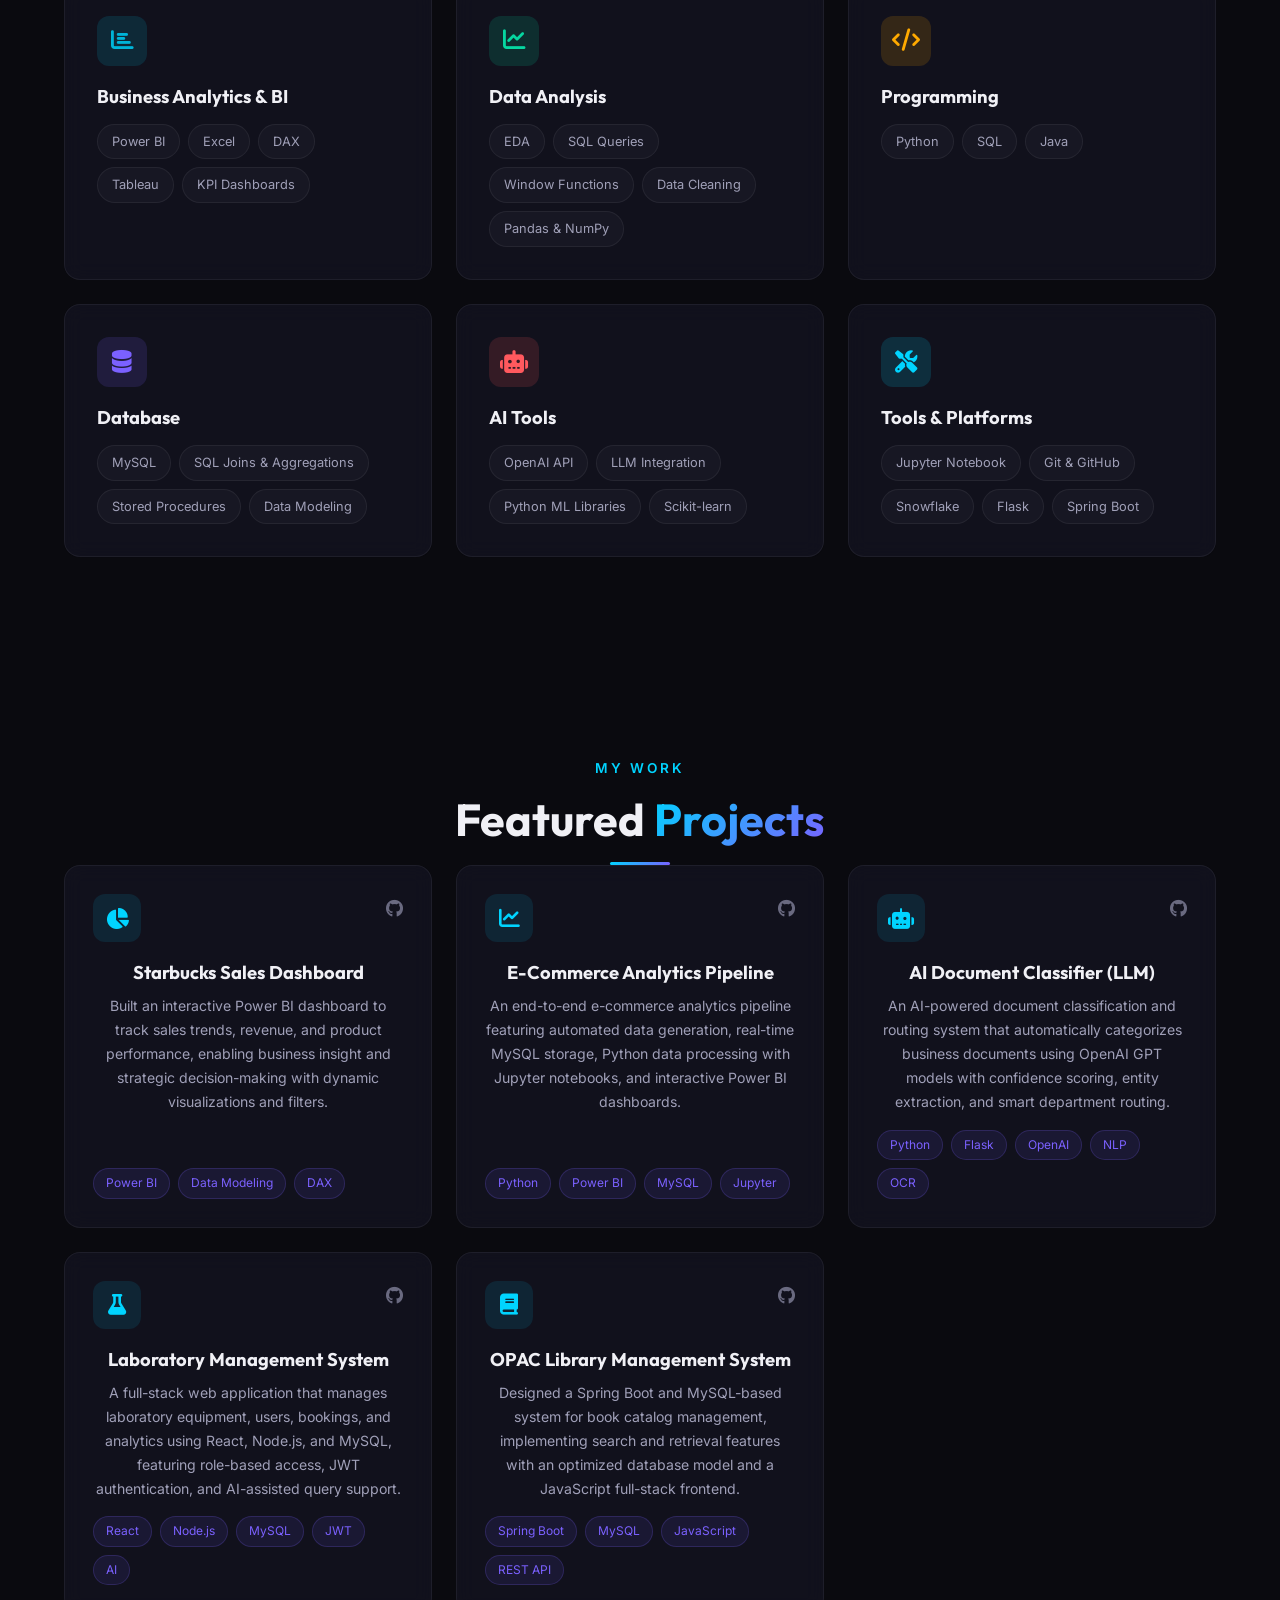
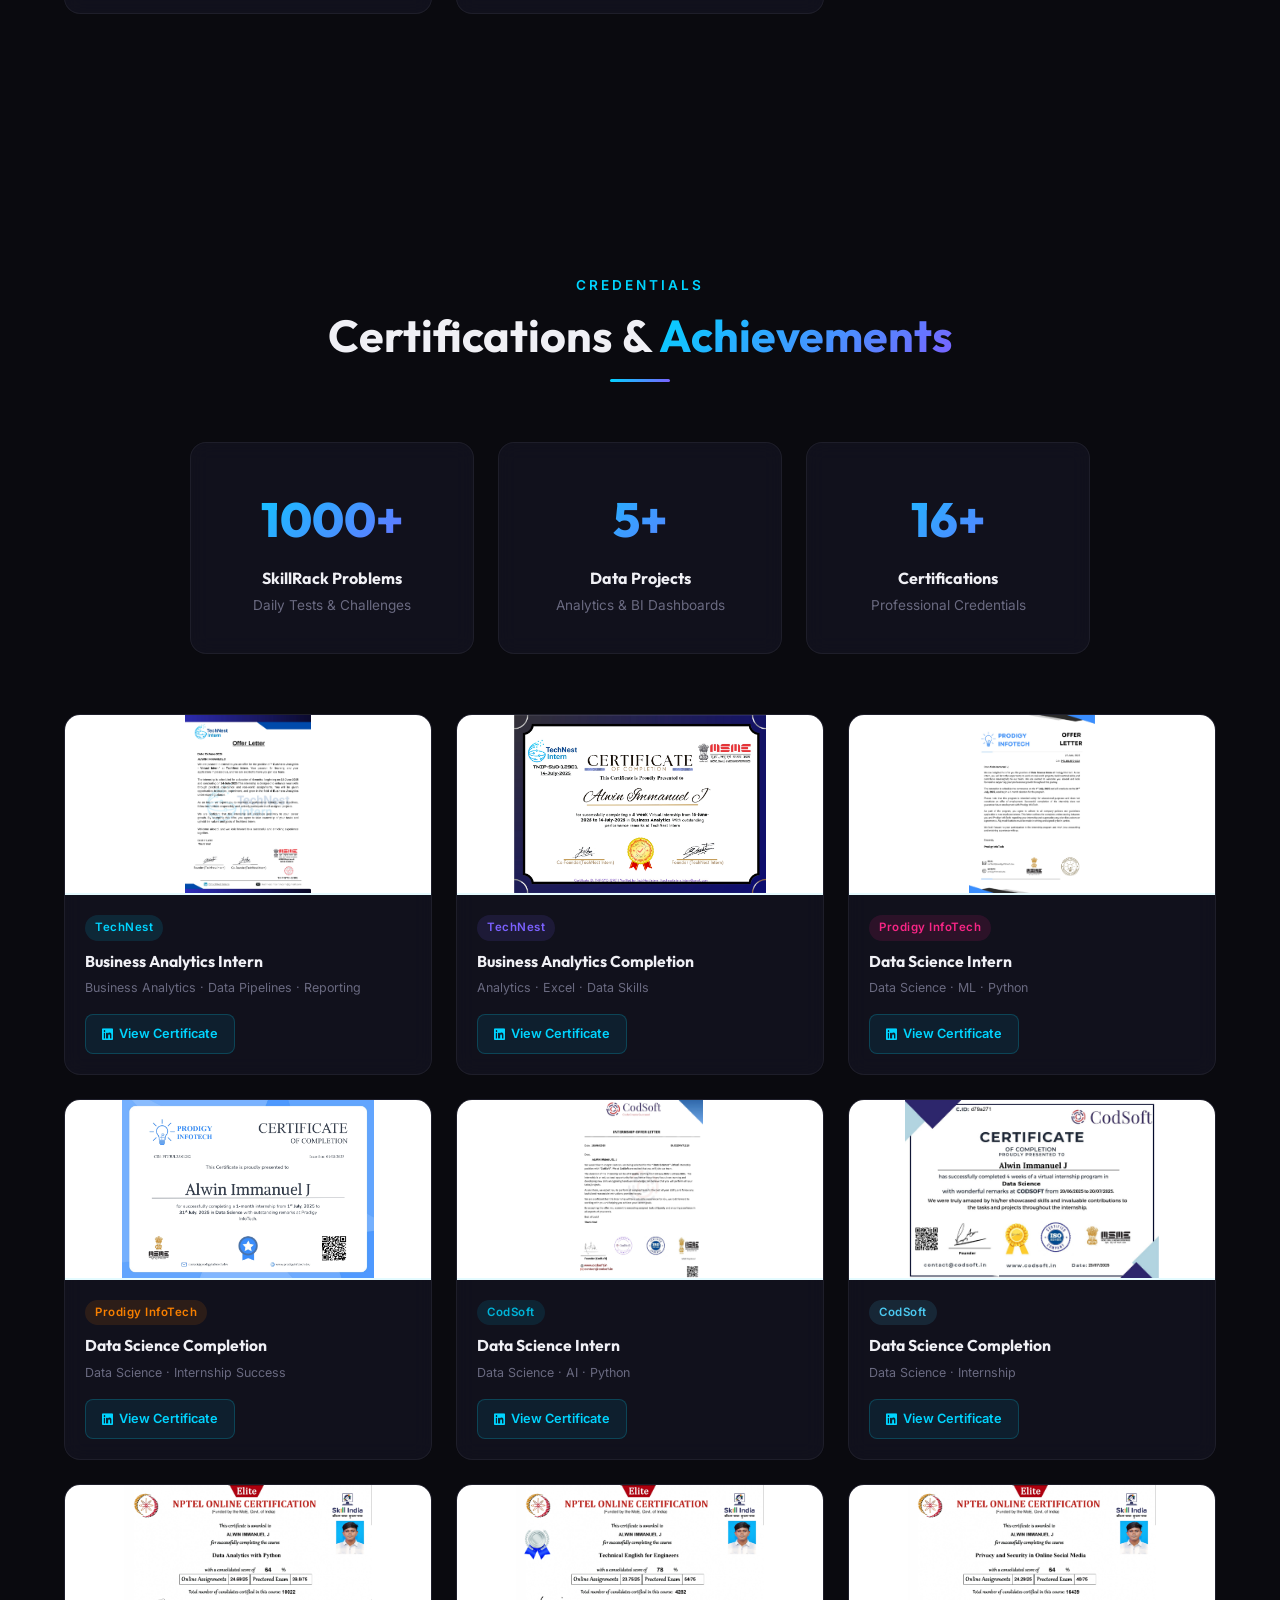
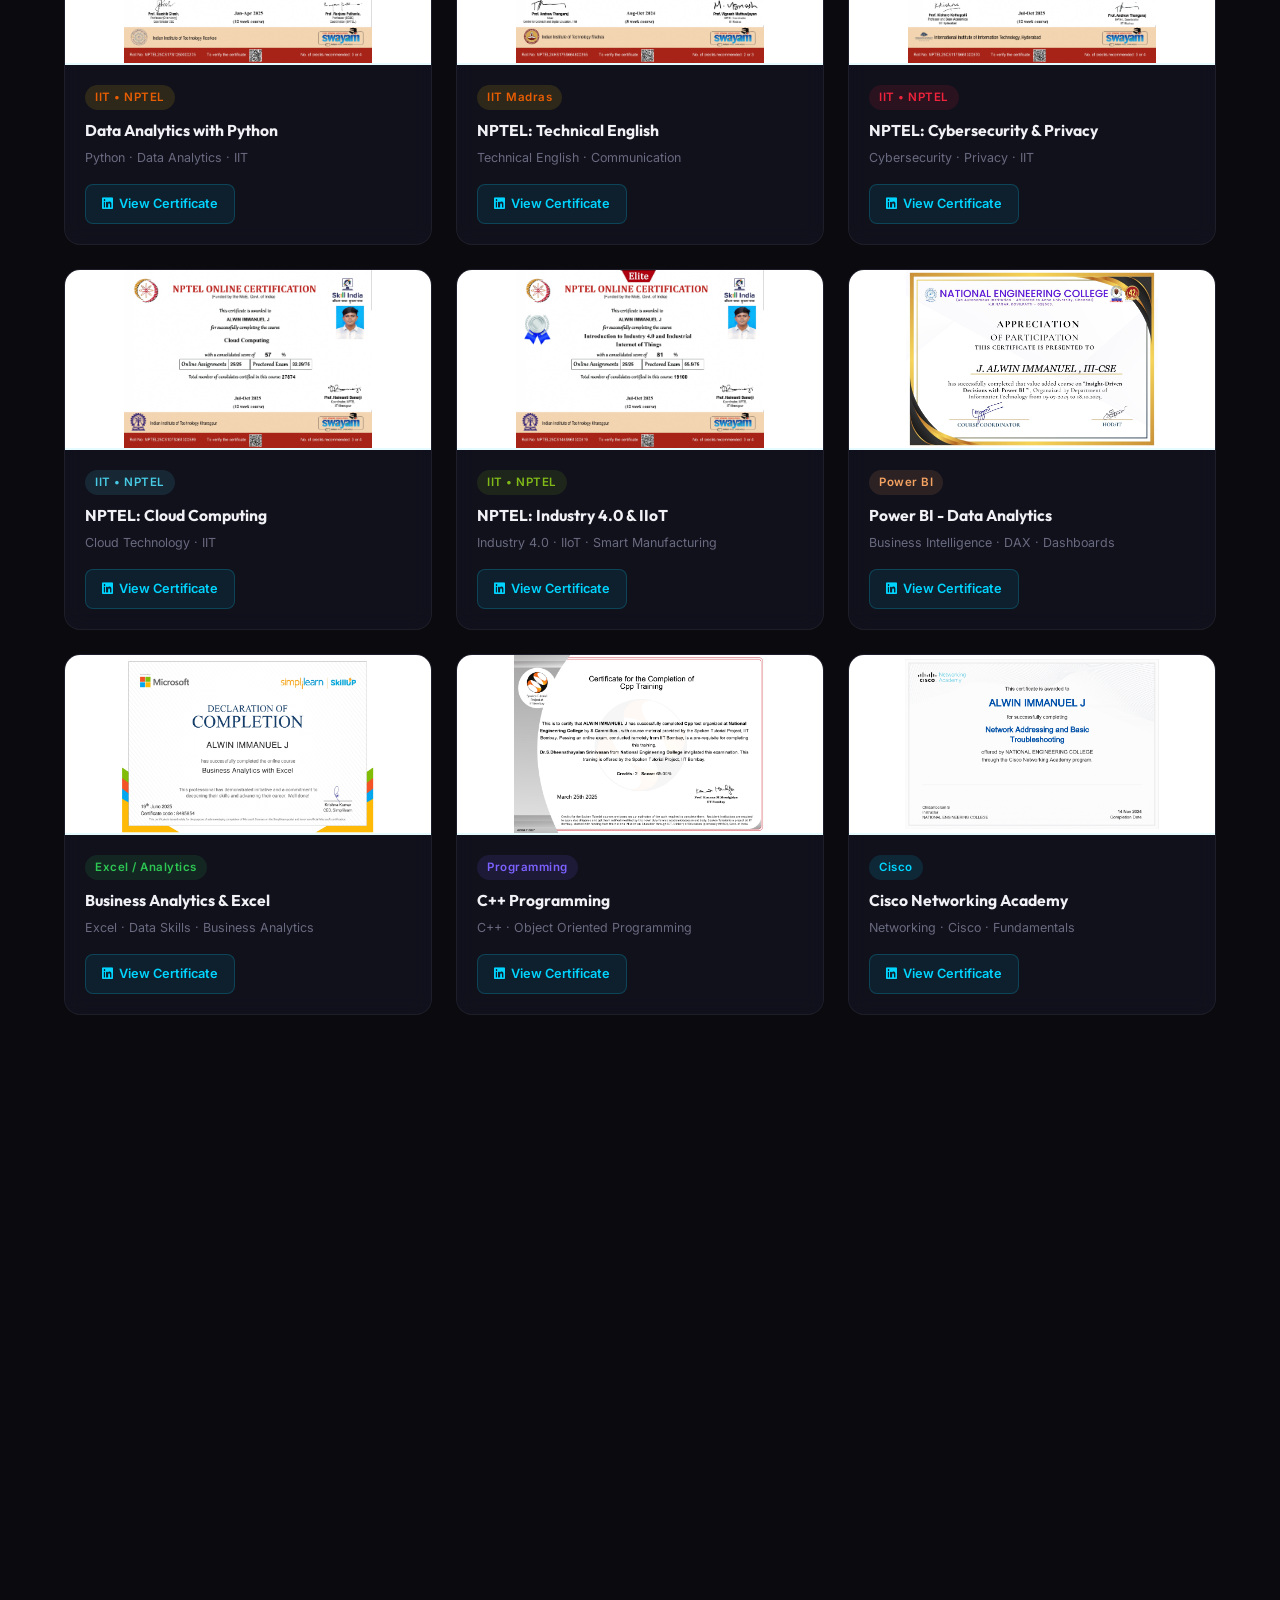
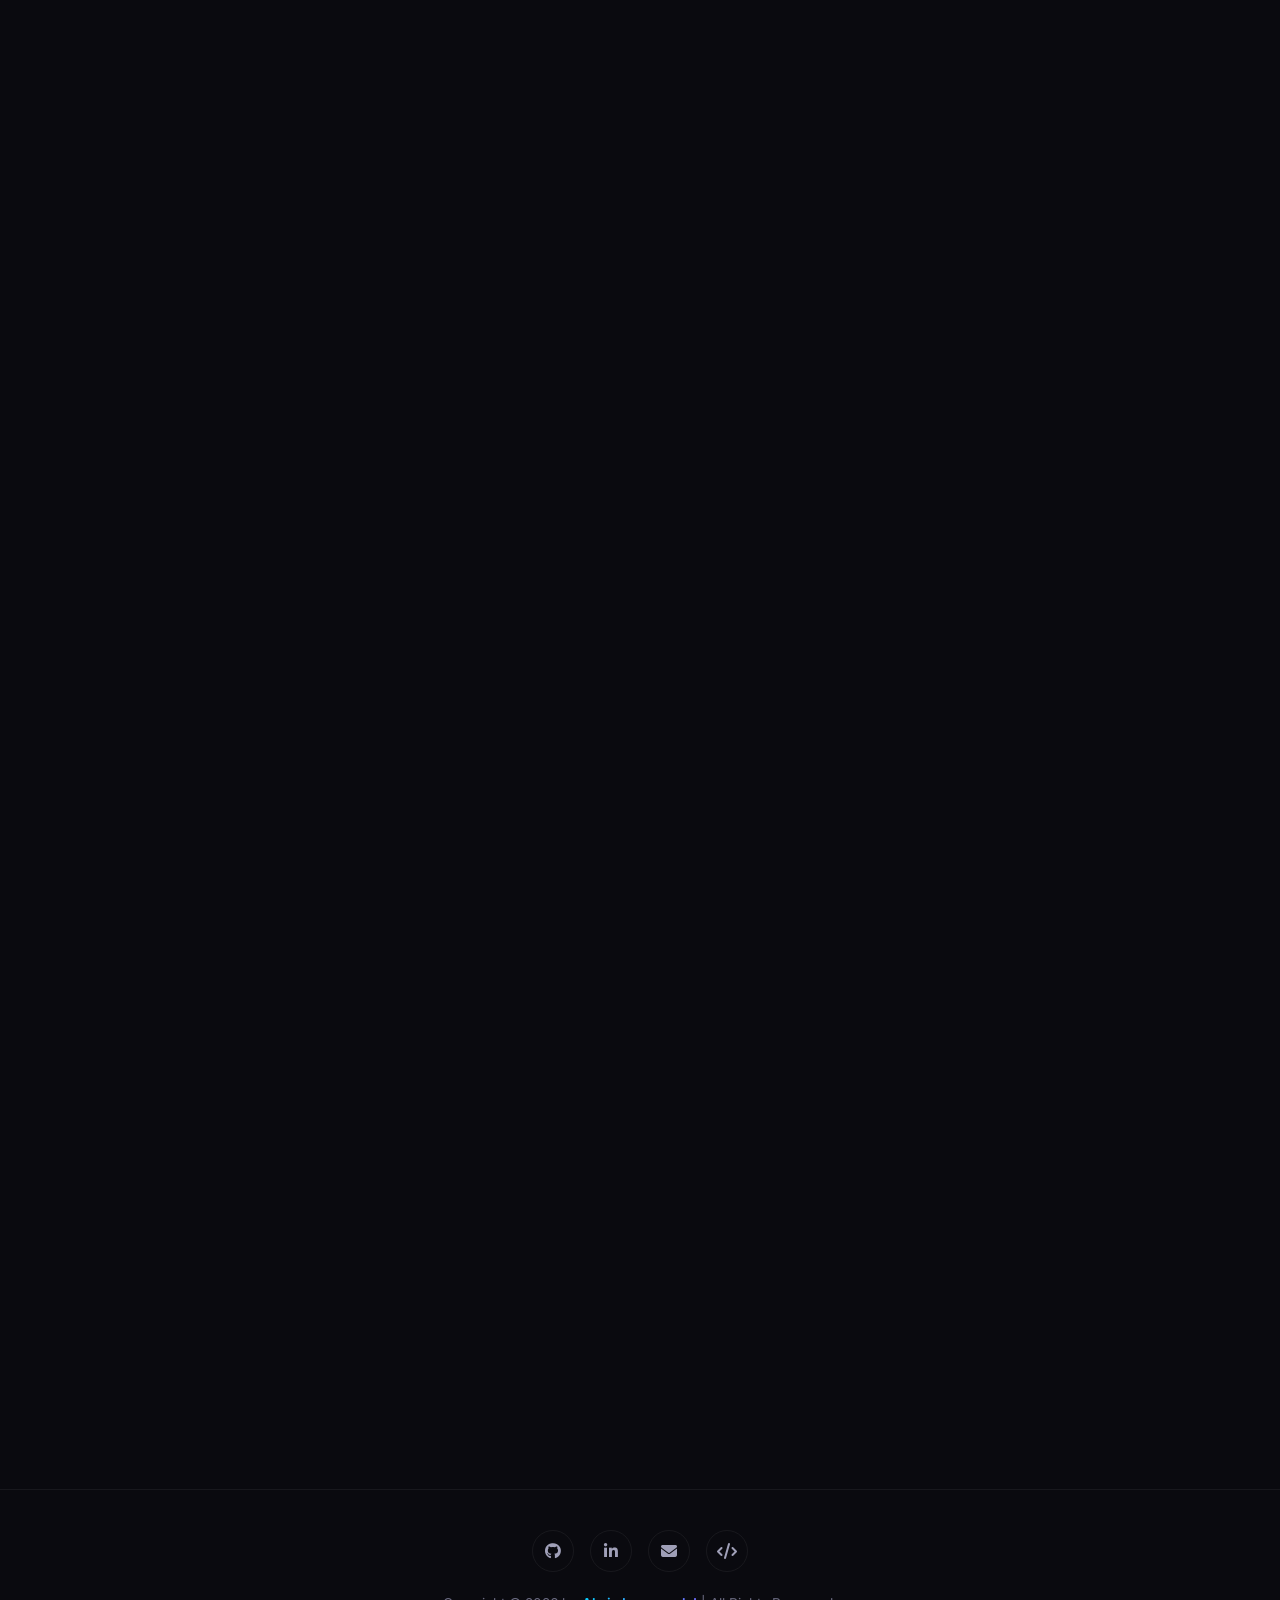
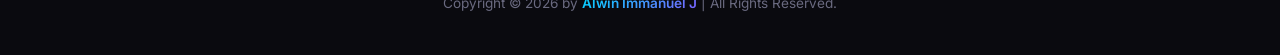
==== commit ecb4cdb5: "Polish contact form behavior" ====
--- a/index.html
+++ b/index.html
@@ -737,6 +737,8 @@
           <div class="form-group"><textarea name="message" placeholder="Your Message" required></textarea></div>
           <input type="hidden" name="_subject" value="New message from your portfolio!">
           <input type="hidden" name="_template" value="table">
+          <input type="hidden" name="_next" value="https://alwin-portfolio-eight.vercel.app/">
+          <input type="hidden" name="_captcha" value="false">
           <button type="submit" class="btn btn-primary" style="width:100%;justify-content:center"><i
               class="fas fa-paper-plane"></i> Send Message</button>
         </form>
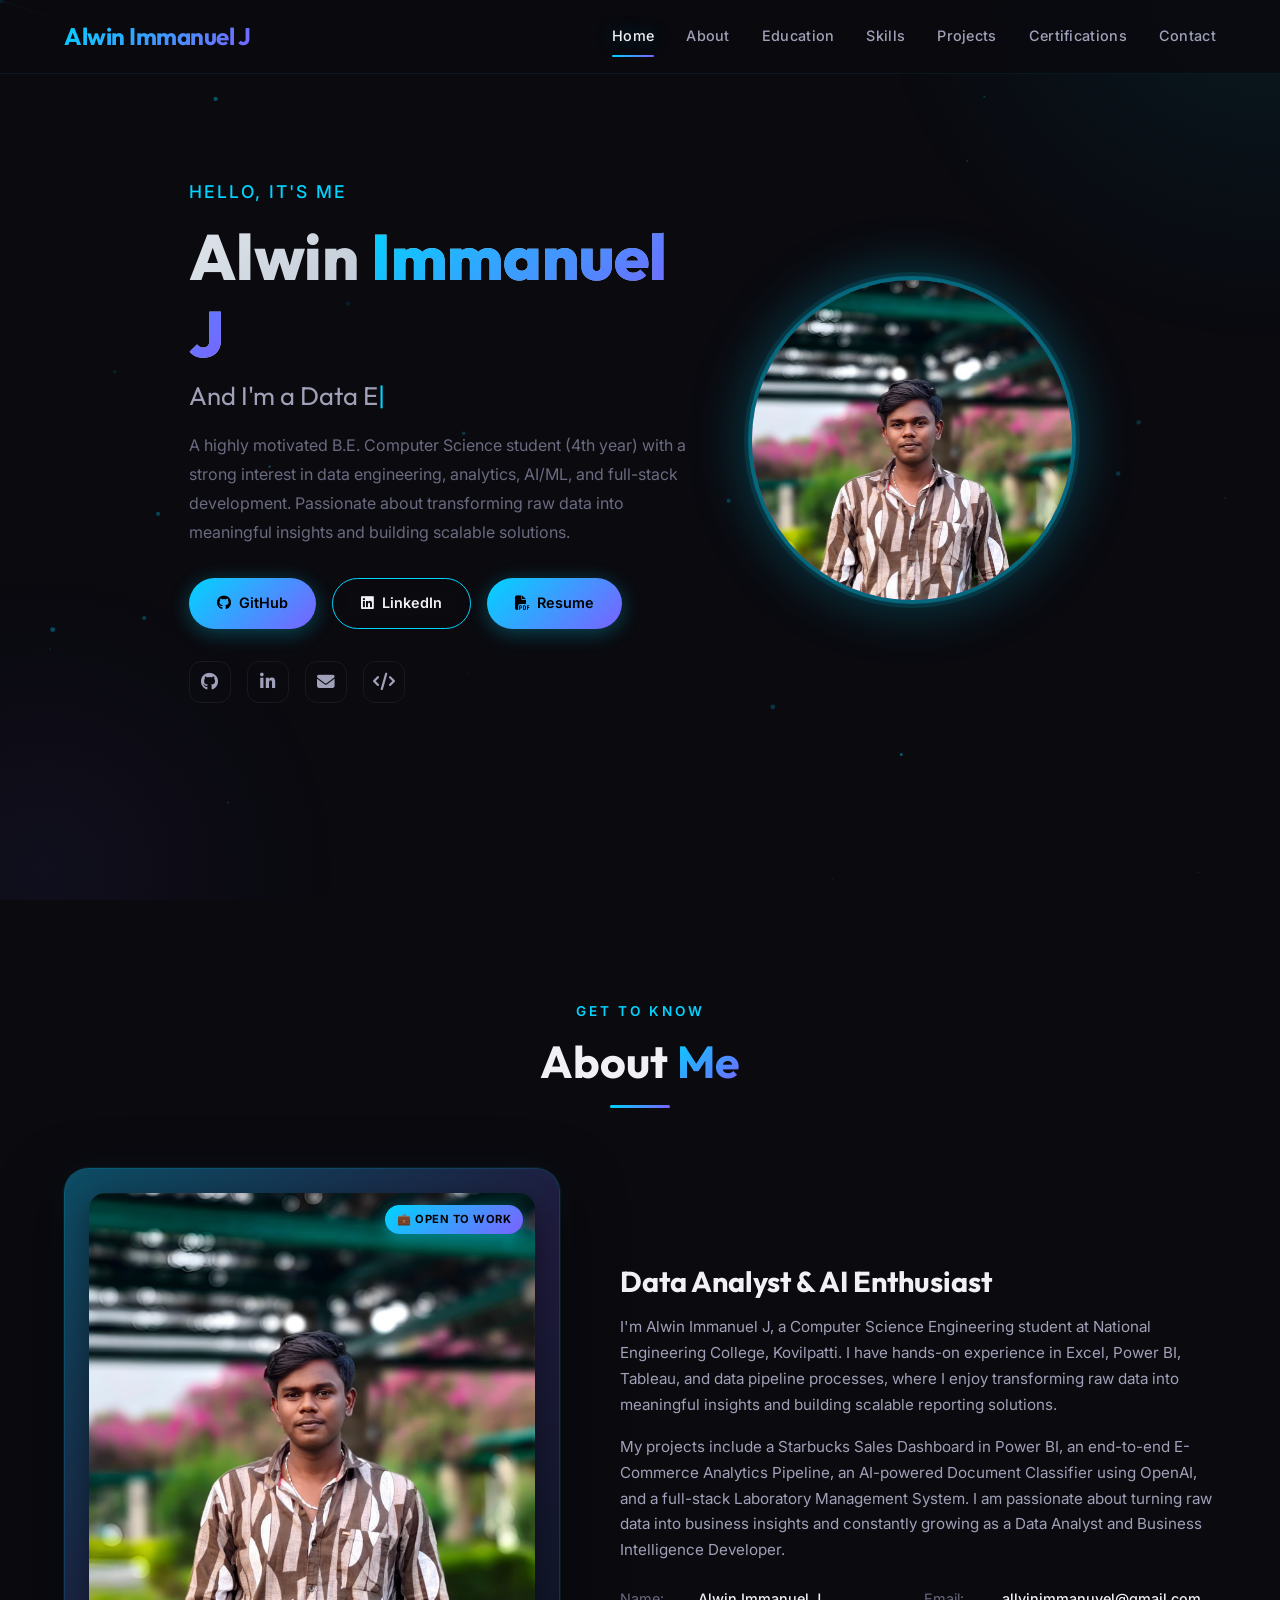
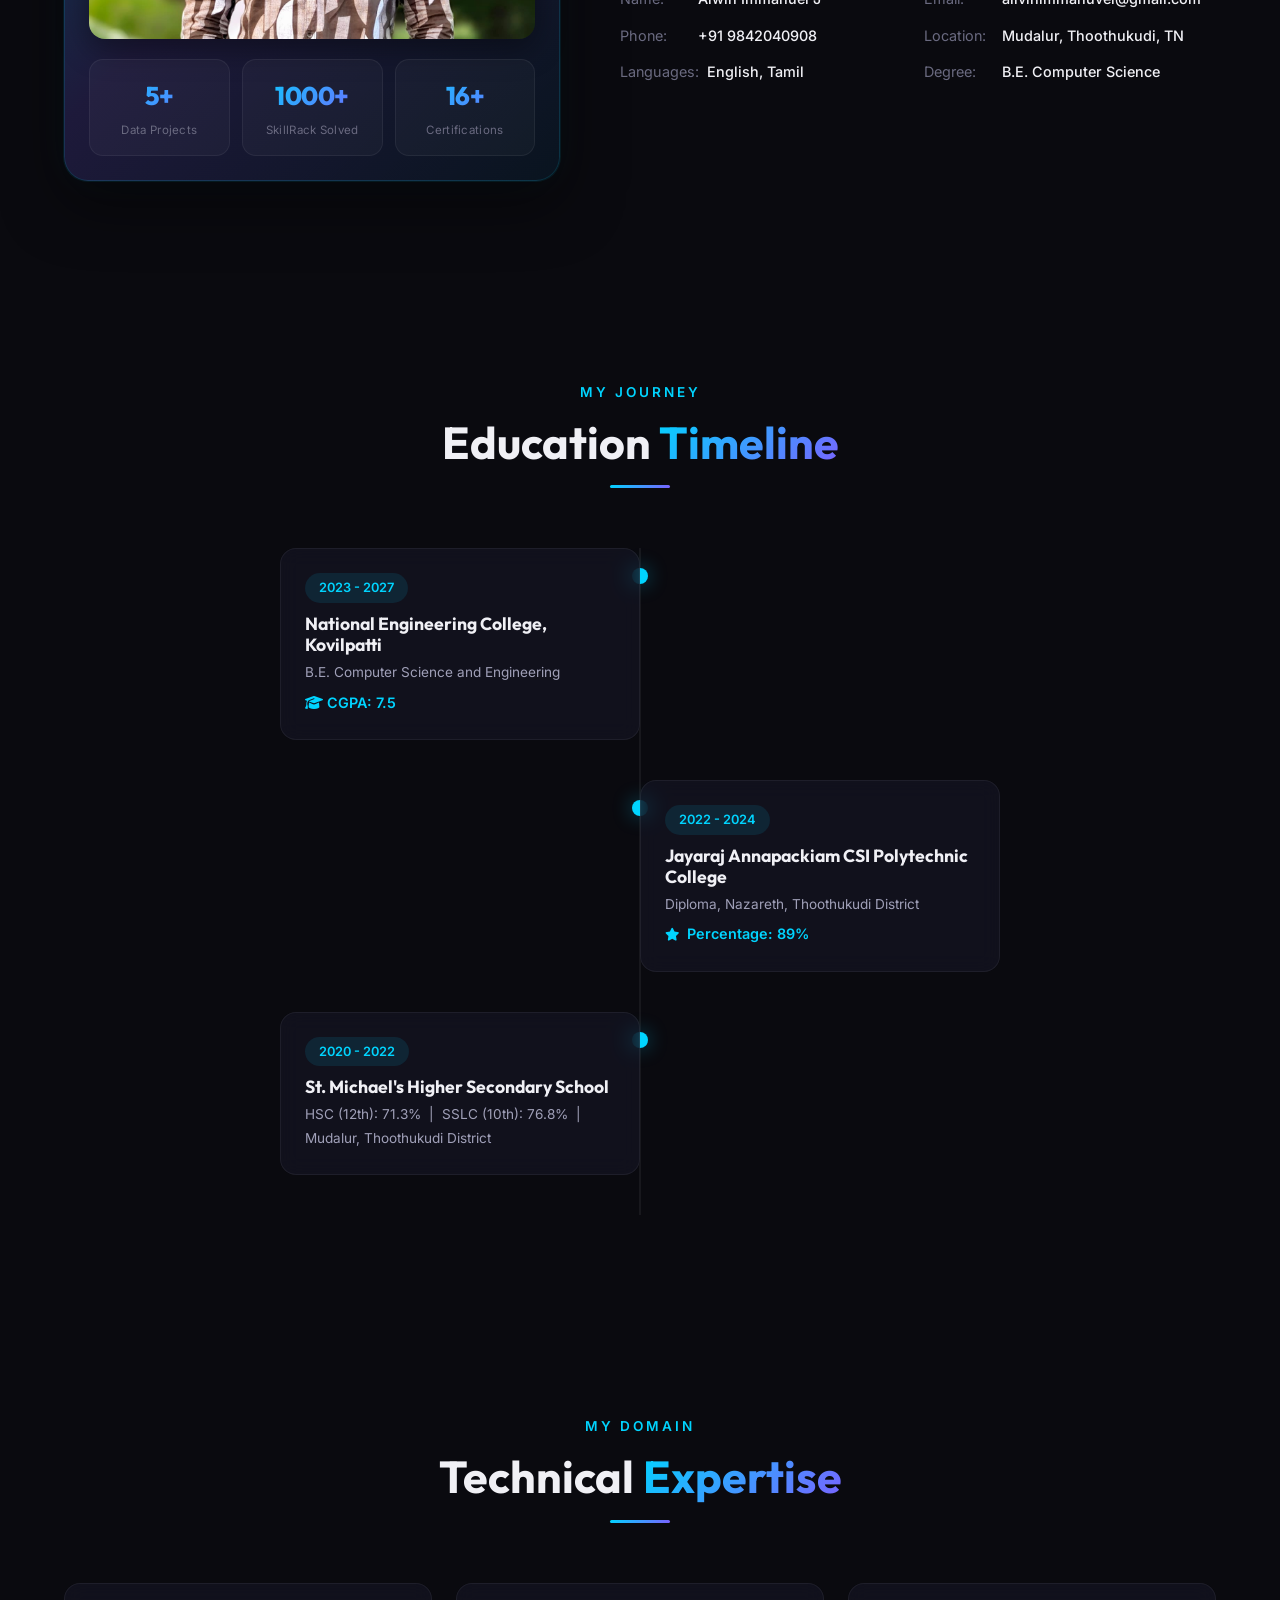
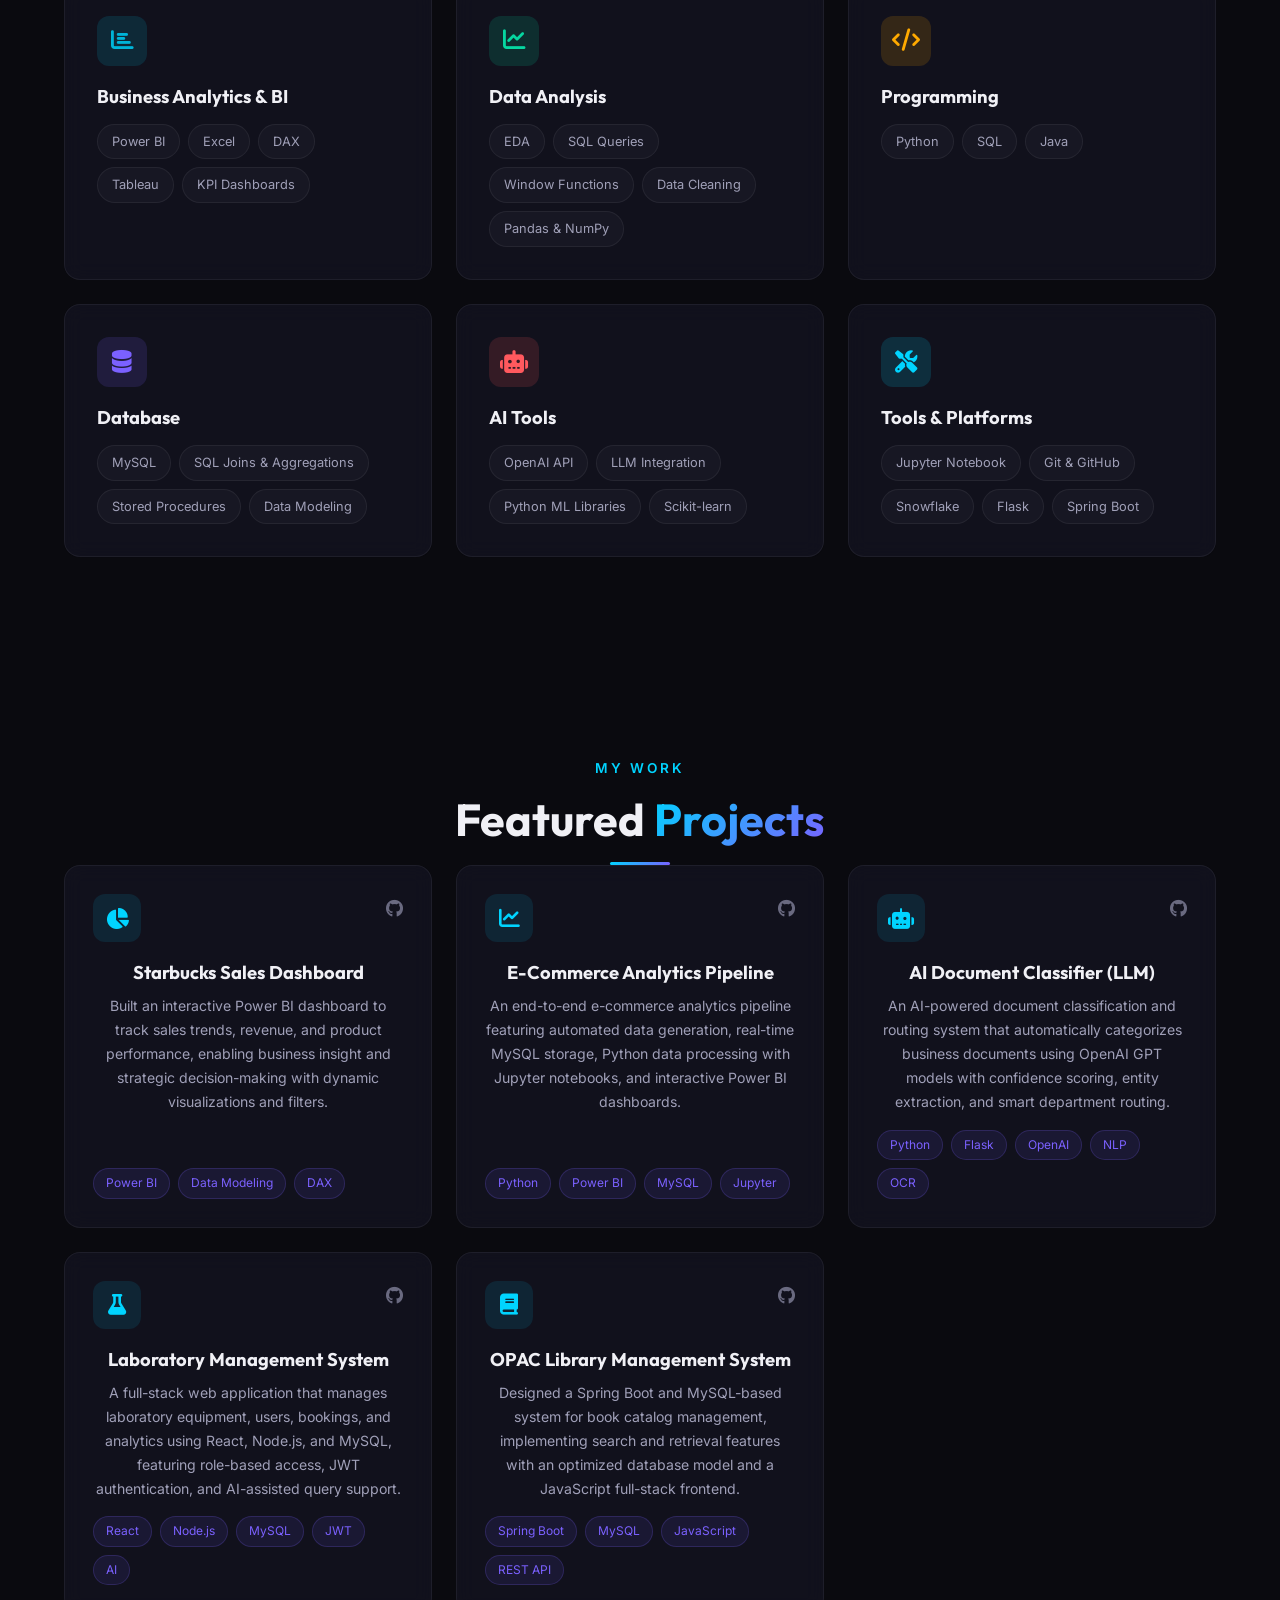
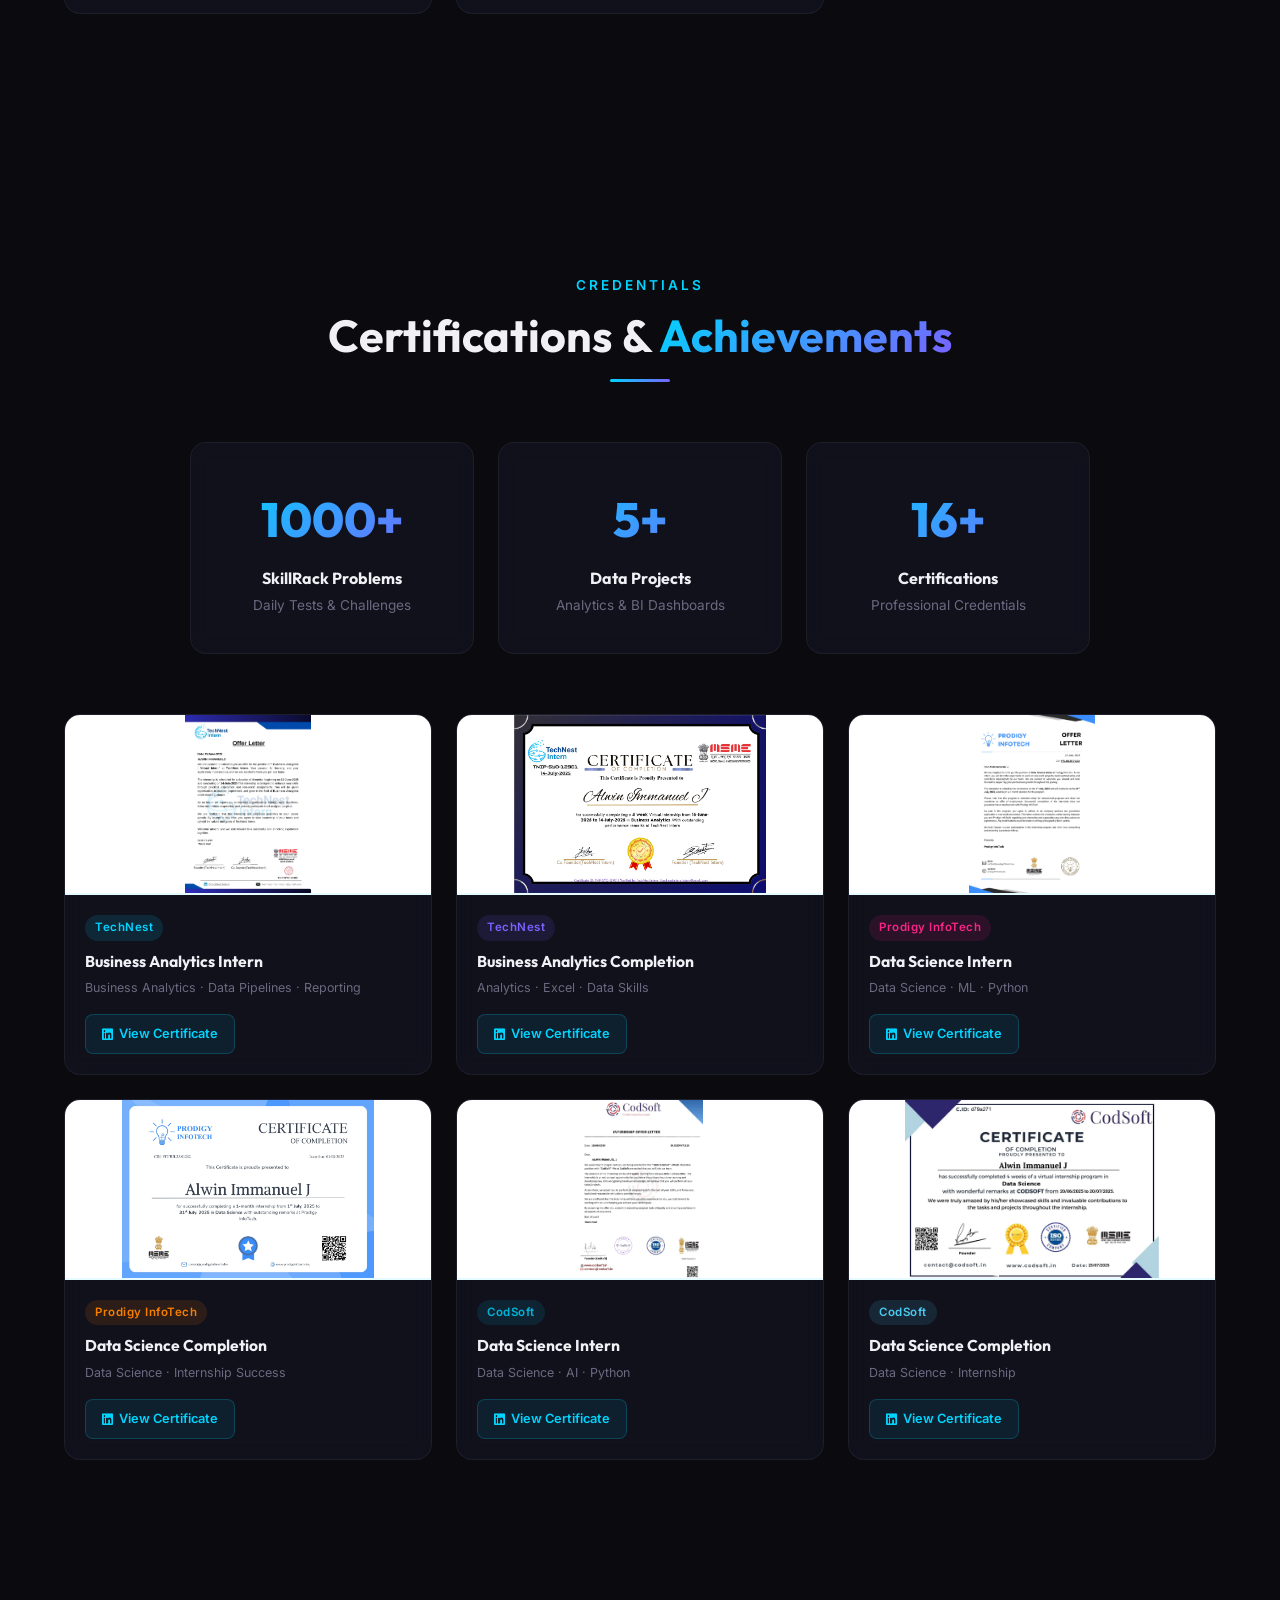
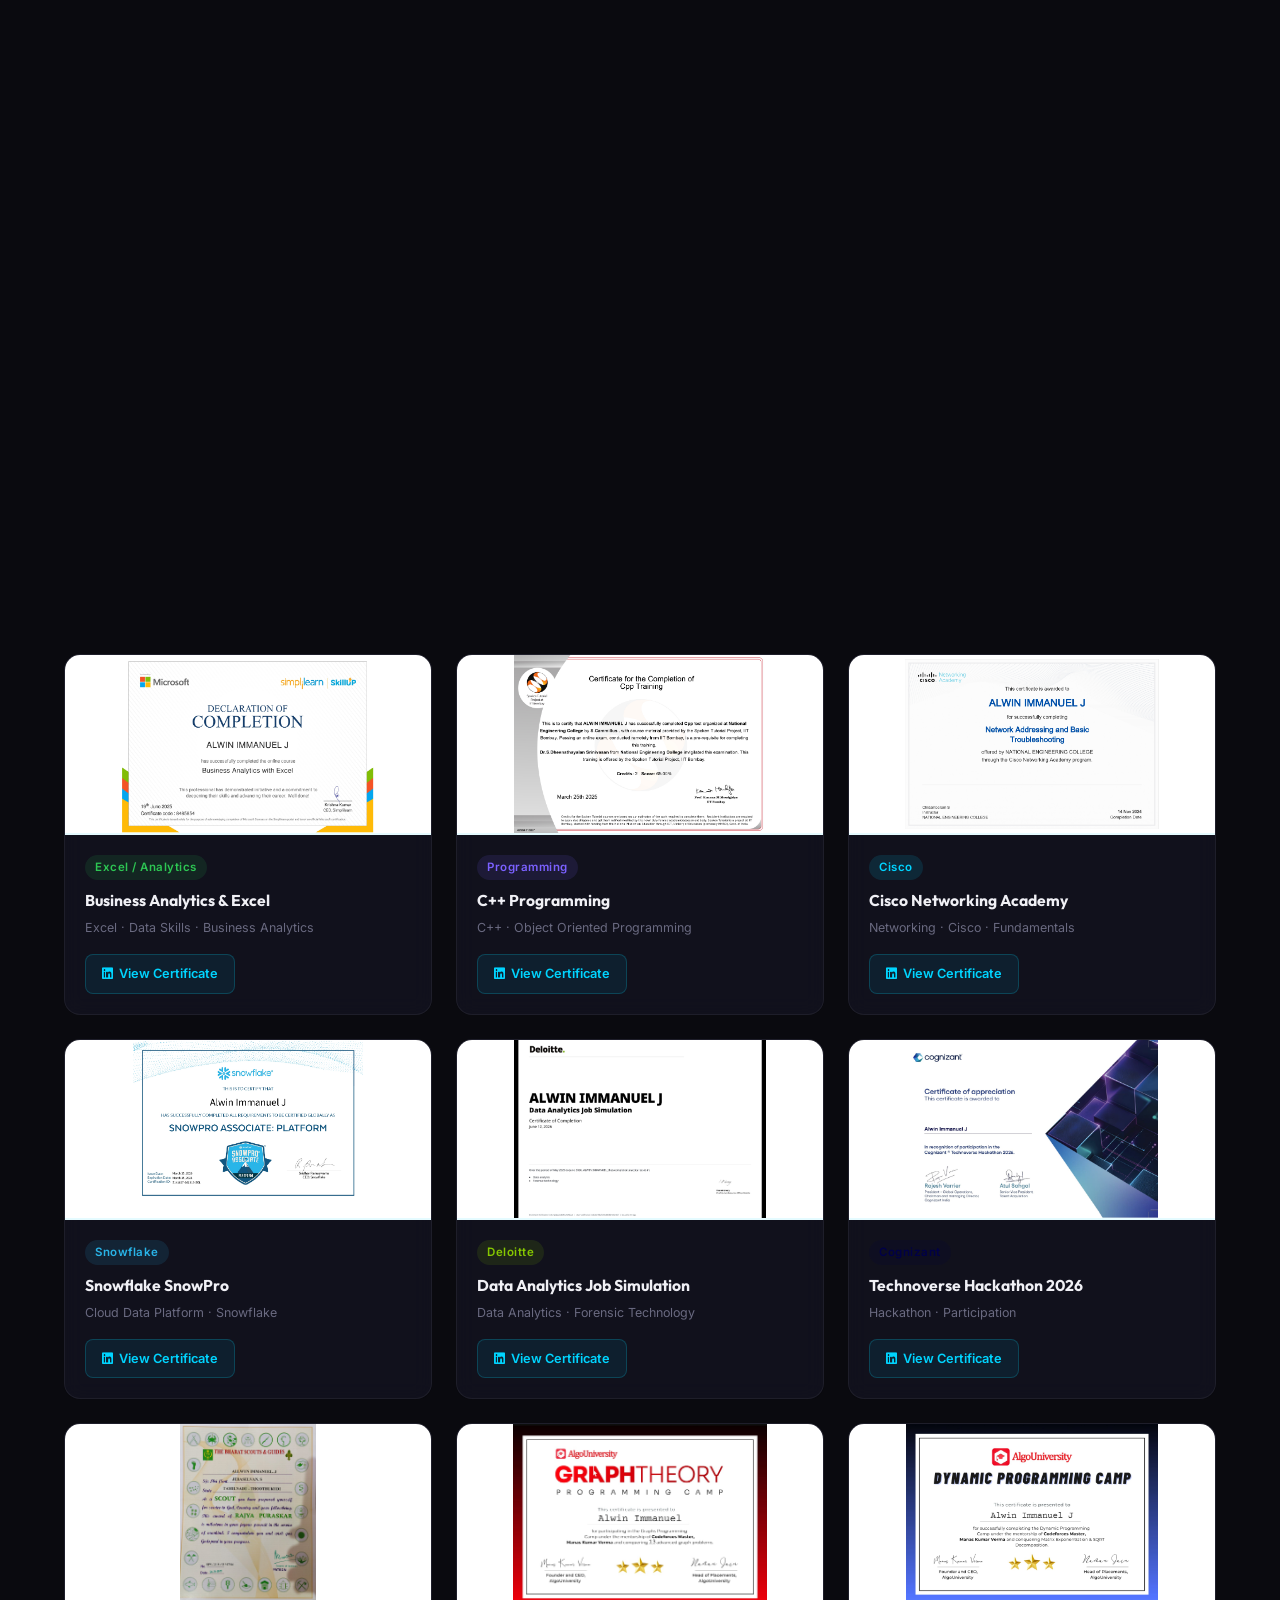
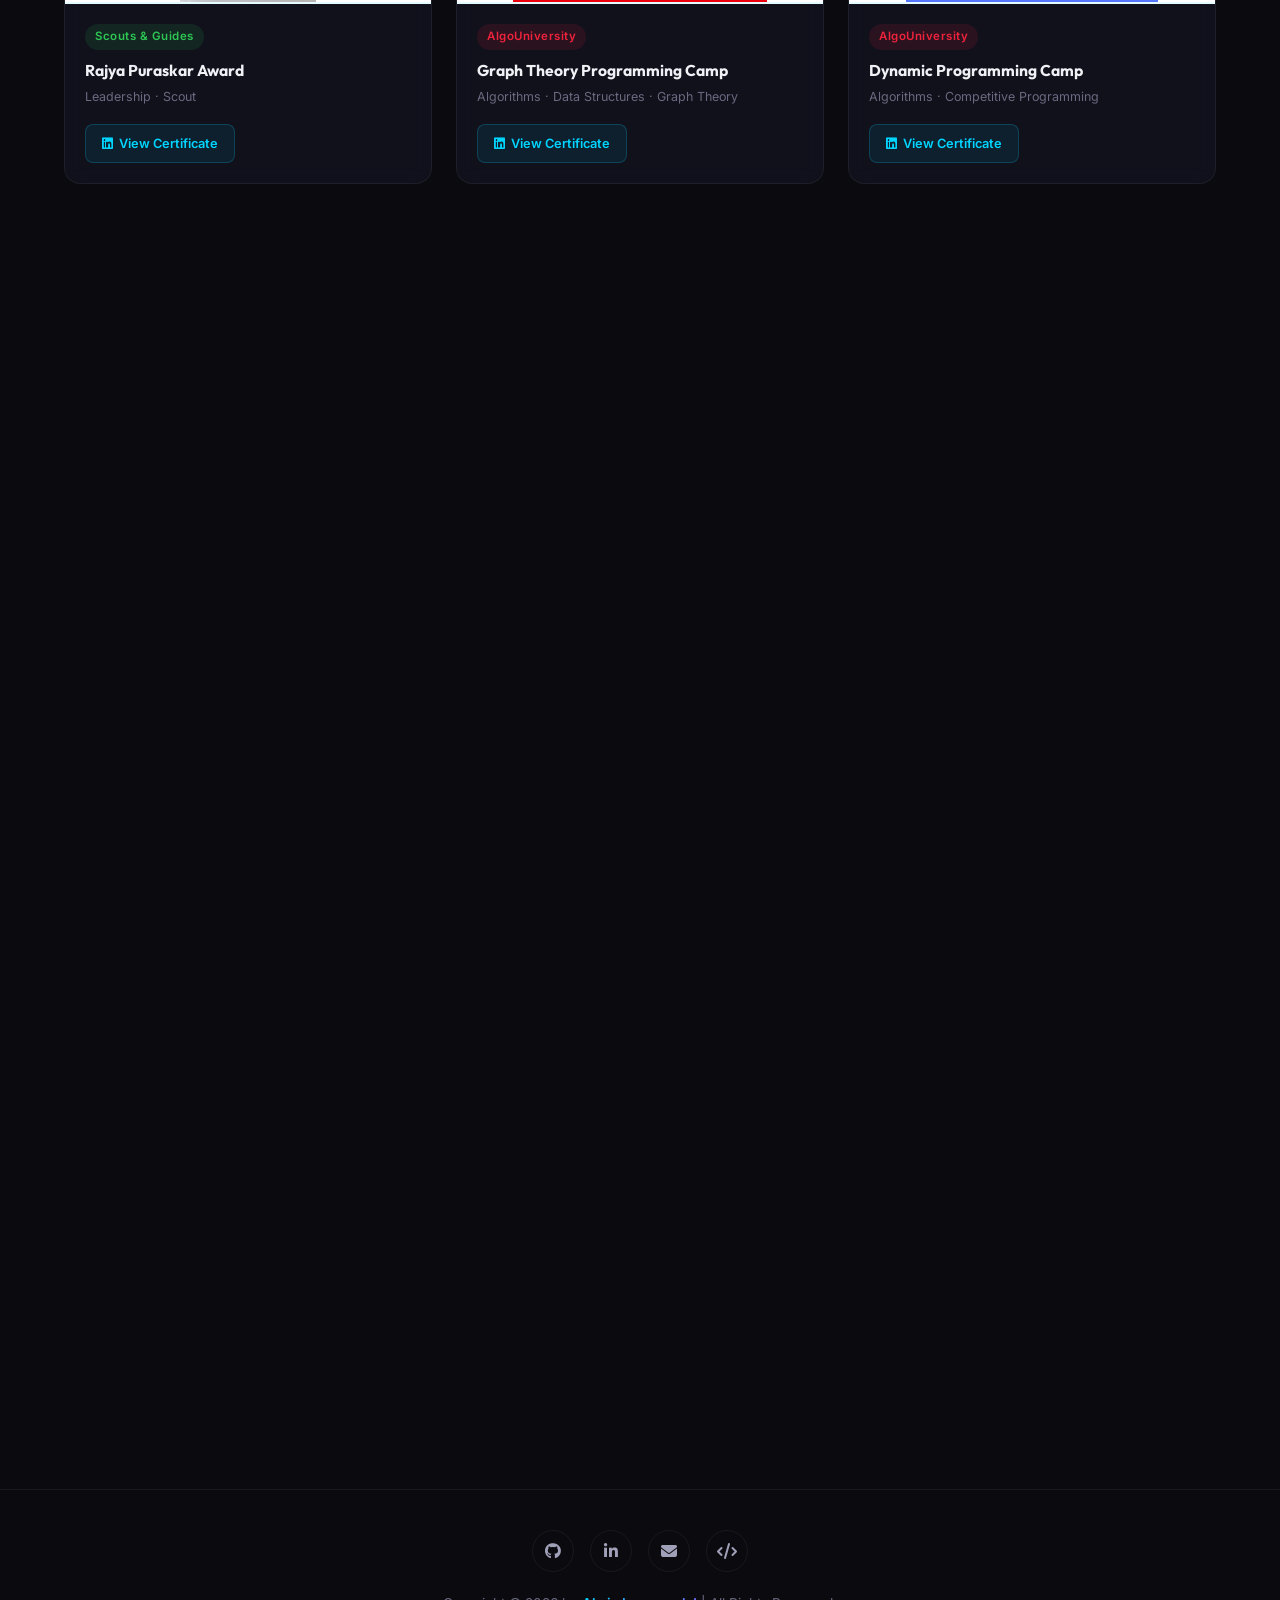
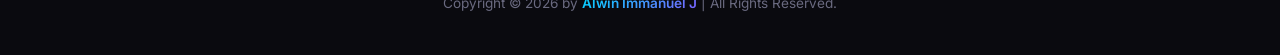
==== commit 2acedc2d: "Convert form submission to seamless AJAX" ====
--- a/index.html
+++ b/index.html
@@ -731,14 +731,10 @@
             </div>
           </div>
         </div>
-        <form action="https://formsubmit.co/allvinimmanuvel@gmail.com" method="POST" class="contact-form reveal-right" id="contact-form">
+        <form class="contact-form reveal-right" id="contact-form">
           <div class="form-group"><input type="text" name="name" placeholder="Your Name" required></div>
           <div class="form-group"><input type="email" name="email" placeholder="Your Email" required></div>
           <div class="form-group"><textarea name="message" placeholder="Your Message" required></textarea></div>
-          <input type="hidden" name="_subject" value="New message from your portfolio!">
-          <input type="hidden" name="_template" value="table">
-          <input type="hidden" name="_next" value="https://alwin-portfolio-eight.vercel.app/">
-          <input type="hidden" name="_captcha" value="false">
           <button type="submit" class="btn btn-primary" style="width:100%;justify-content:center"><i
               class="fas fa-paper-plane"></i> Send Message</button>
         </form>
@@ -774,7 +770,7 @@
     </div>
   </div>
 
-  <script src="script.js?v=2"></script>
+  <script src="script.js?v=3"></script>
 
 </body>
 
